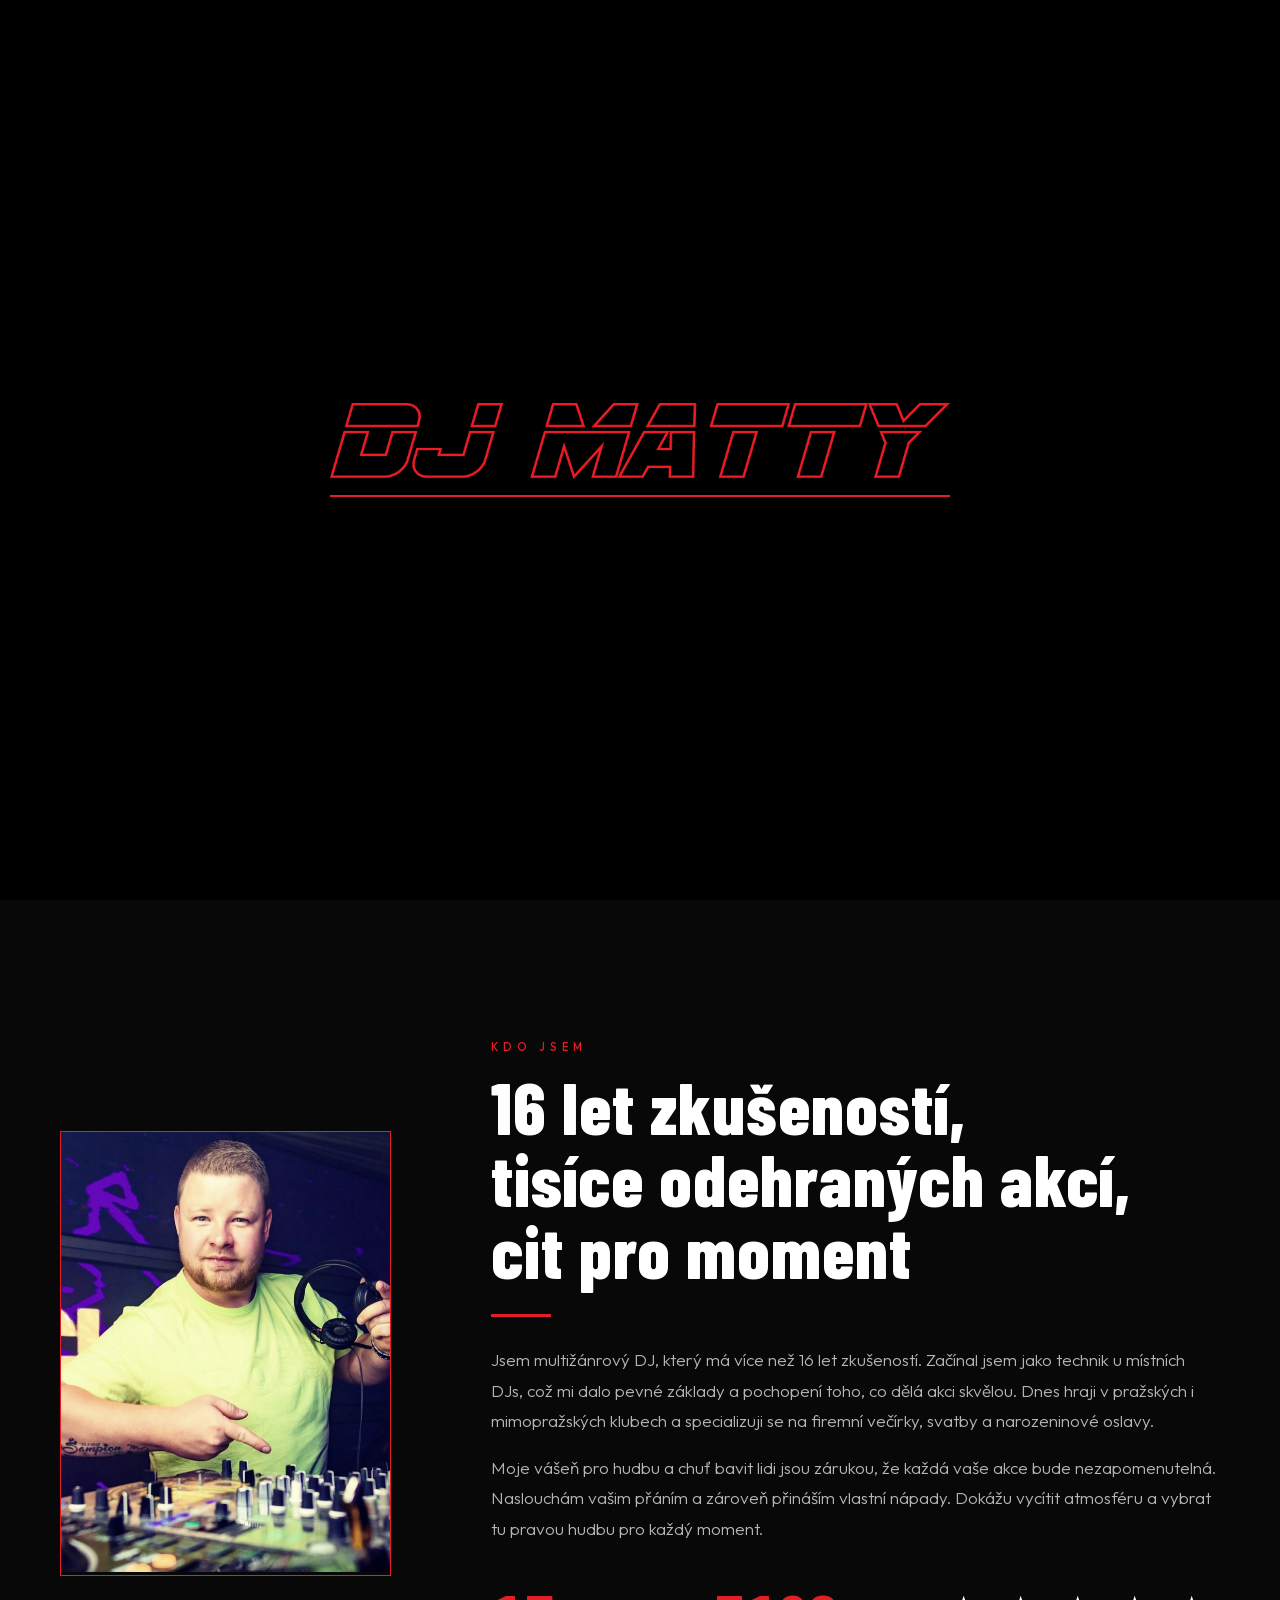
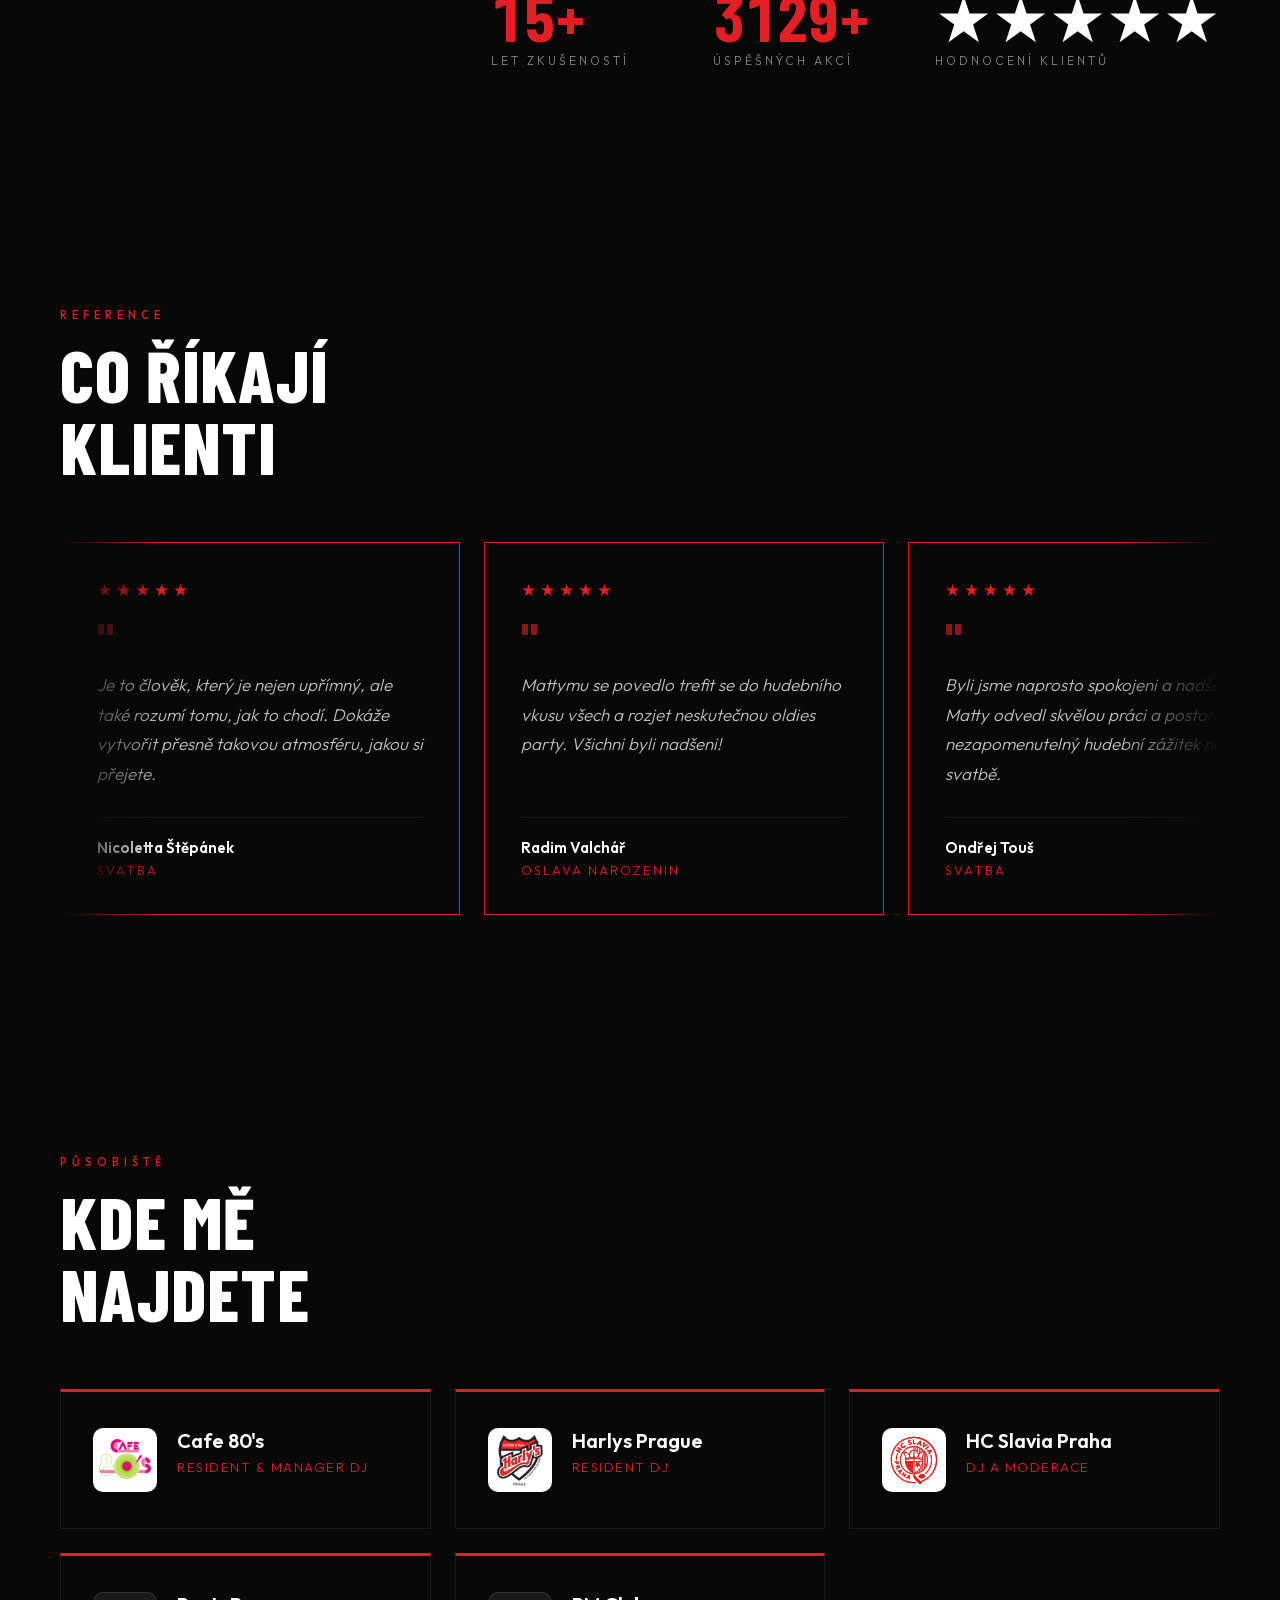
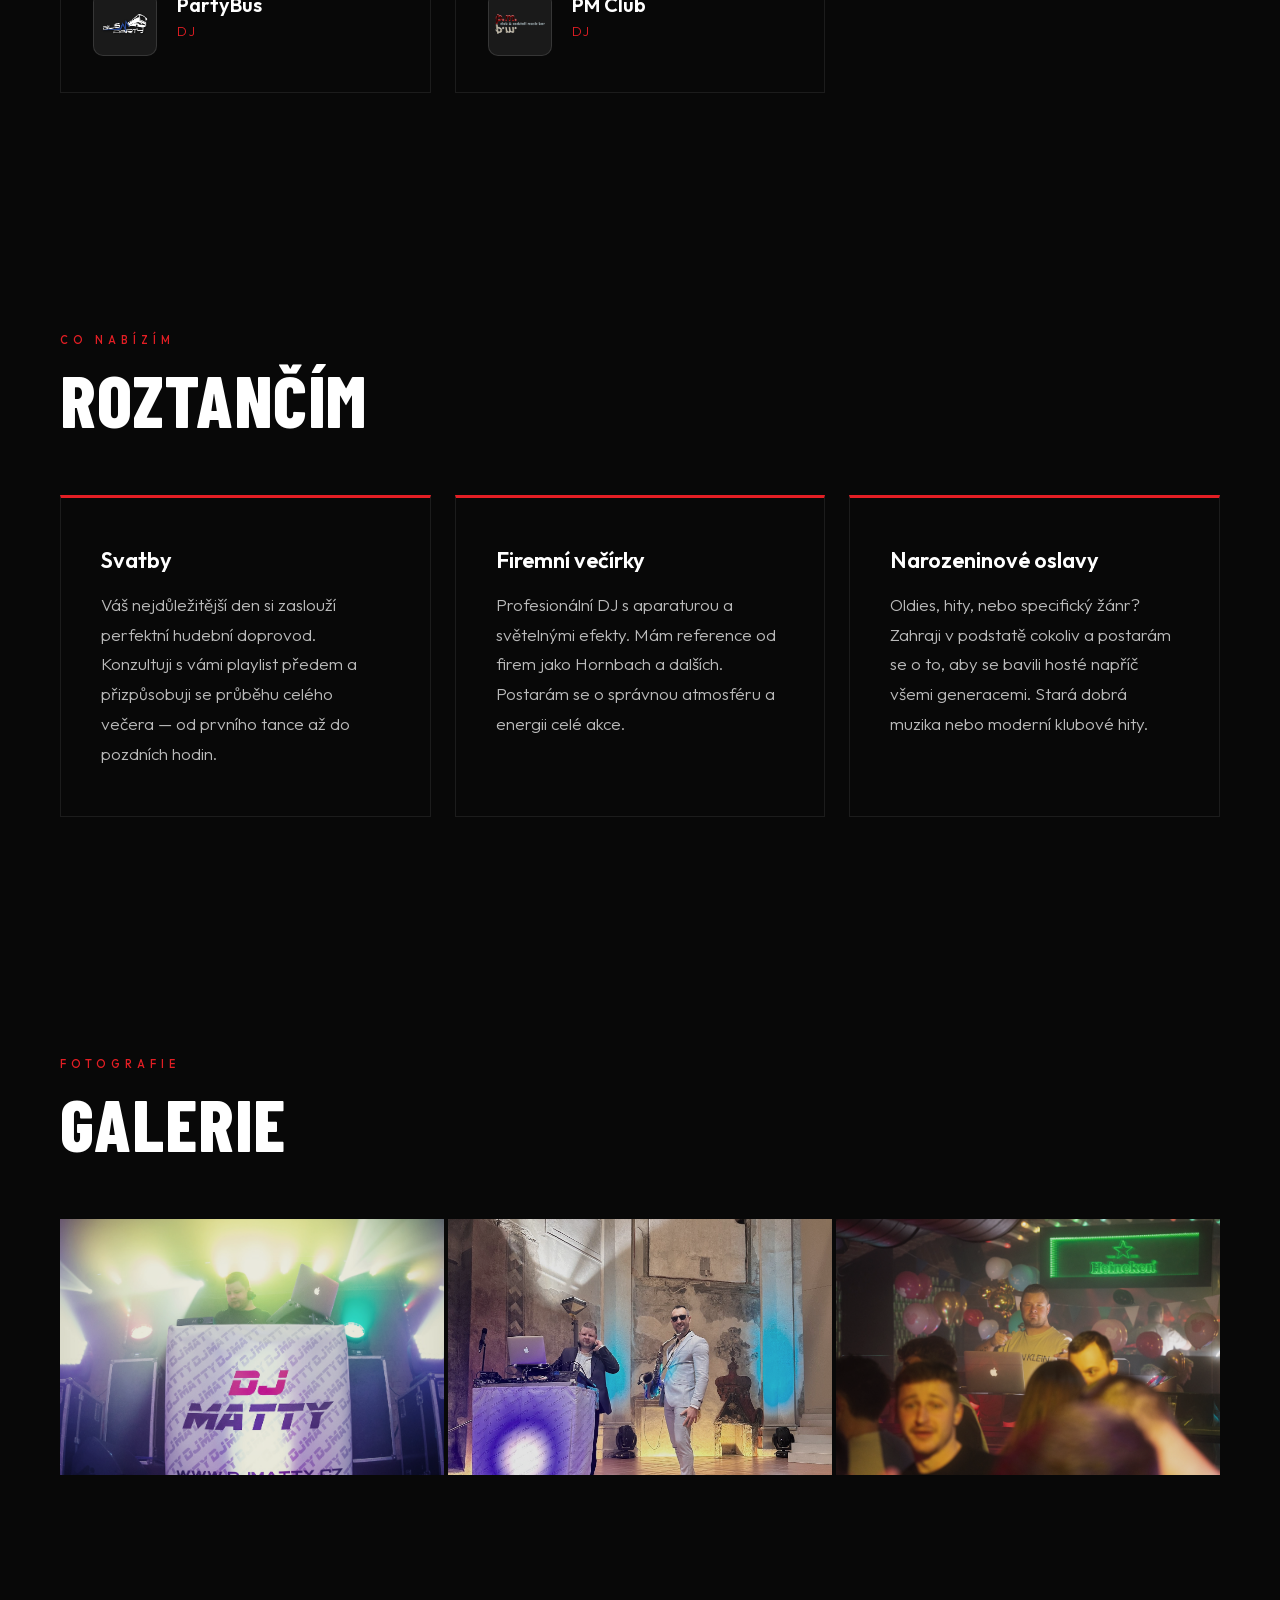
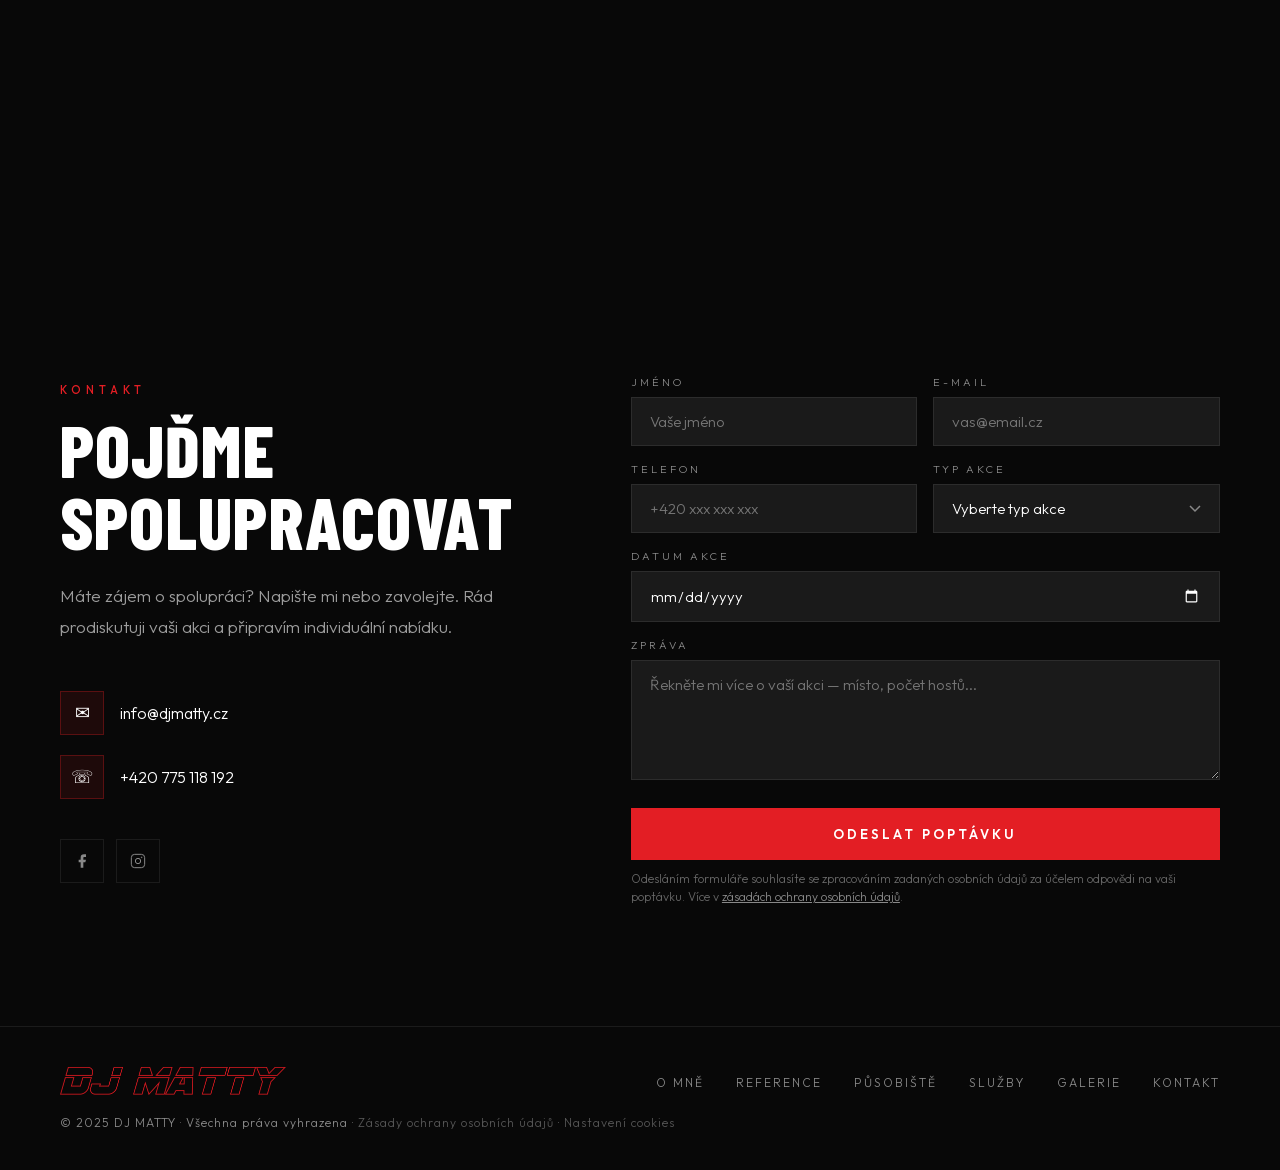
==== index.html @ 729065f8 "Black card backgrounds, fix "Kdo jsem" label color, swap Slavia logo - Venue tiles and service cards" ====
<!DOCTYPE html>
<html lang="cs">
<head>
  <meta charset="UTF-8" />
  <meta name="viewport" content="width=device-width, initial-scale=1.0" />
  <meta name="color-scheme" content="dark" />
  <title>DJ MATTY — Profesionální DJ | Svatby, Večírky, Praha</title>
  <meta name="description" content="Multižánrový DJ s více než 16 lety zkušeností. Specializuji se na svatby, firemní večírky a narozeninové oslavy. Napište mi a rezervujte termín!" />
  <link rel="canonical" href="https://www.djmatty.cz/" />

  <!-- Open Graph / Facebook / WhatsApp -->
  <meta property="og:type" content="website" />
  <meta property="og:url" content="https://www.djmatty.cz/" />
  <meta property="og:title" content="DJ MATTY — Profesionální DJ | Svatby, Večírky, Praha" />
  <meta property="og:description" content="Multižánrový DJ s více než 16 lety zkušeností. Specializuji se na svatby, firemní večírky a narozeninové oslavy. Napište mi a rezervujte termín!" />
  <meta property="og:image" content="https://www.djmatty.cz/images/og-image.jpg" />
  <meta property="og:image:width" content="1200" />
  <meta property="og:image:height" content="630" />
  <meta property="og:locale" content="cs_CZ" />

  <!-- Twitter / iMessage -->
  <meta name="twitter:card" content="summary_large_image" />
  <meta name="twitter:title" content="DJ MATTY — Profesionální DJ | Svatby, Večírky, Praha" />
  <meta name="twitter:description" content="Multižánrový DJ s více než 16 lety zkušeností. Specializuji se na svatby, firemní večírky a narozeninové oslavy. Napište mi a rezervujte termín!" />
  <meta name="twitter:image" content="https://www.djmatty.cz/images/og-image.jpg" />

  <!-- JSON-LD Structured Data -->
  <script type="application/ld+json">
  {
    "@context": "https://schema.org",
    "@type": "LocalBusiness",
    "name": "DJ MATTY",
    "description": "Multižánrový DJ s více než 16 lety zkušeností. Specializuje se na svatby, firemní večírky a narozeninové oslavy v Praze a celé ČR.",
    "url": "https://www.djmatty.cz/",
    "telephone": "+420775118192",
    "email": "info@djmatty.cz",
    "image": "https://www.djmatty.cz/images/og-image.jpg",
    "address": {
      "@type": "PostalAddress",
      "addressLocality": "Praha",
      "addressCountry": "CZ"
    },
    "areaServed": {
      "@type": "Country",
      "name": "Česká republika"
    },
    "priceRange": "$$",
    "sameAs": [
      "https://www.facebook.com/djmatty.cz",
      "https://www.instagram.com/djmattycz"
    ],
    "hasOfferCatalog": {
      "@type": "OfferCatalog",
      "name": "Služby DJ MATTY",
      "itemListElement": [
        { "@type": "Offer", "itemOffered": { "@type": "Service", "name": "DJ na svatbu" } },
        { "@type": "Offer", "itemOffered": { "@type": "Service", "name": "DJ na firemní večírek" } },
        { "@type": "Offer", "itemOffered": { "@type": "Service", "name": "DJ na narozeninovou oslavu" } },
        { "@type": "Offer", "itemOffered": { "@type": "Service", "name": "Resident DJ v klubu" } }
      ]
    },
    "person": {
      "@type": "Person",
      "name": "DJ MATTY",
      "jobTitle": "DJ",
      "worksFor": {
        "@type": "Organization",
        "name": "Cafe 80's"
      }
    }
  }
  </script>

  <link rel="stylesheet" href="css/fonts.css" />
  <link rel="icon" type="image/png" sizes="32x32" href="images/favicon-32.png" />
  <link rel="icon" type="image/png" sizes="16x16" href="images/favicon-16.png" />
  <link rel="apple-touch-icon" sizes="180x180" href="images/apple-touch-icon.png" />
  <meta name="theme-color" content="#080808" />
  <link rel="stylesheet" href="css/style.css?v=29" />
  <link rel="stylesheet" href="https://cdn.jsdelivr.net/npm/flatpickr/dist/flatpickr.min.css" />
</head>
<body>

<!-- ─── LOADER ─── -->
<div id="loader">
  <div class="loader-logo-wrap">
    <img src="images/djMATTY-logo_cervena-radka-1.png" alt="DJ MATTY" class="loader-logo" />
  </div>
  <div class="loader-line"></div>
</div>

<!-- ─── MOBILE MENU ─── -->
<div class="mobile-menu" id="mobileMenu">
  <span class="mobile-close" id="mobileClose">✕</span>
  <a href="#about">O mně</a>
  <a href="#reviews">Reference</a>
  <a href="#venues">Působiště</a>
  <a href="#services">Služby</a>
  <a href="#gallery">Galerie</a>
  <a href="#contact">Kontakt</a>
</div>

<!-- ─── NAV ─── -->
<nav id="navbar">
  <a href="#hero" class="nav-logo"><img src="images/djMATTY-logo_cervena-radka-1.png" alt="DJ MATTY" /></a>
  <ul class="nav-links">
    <li><a href="#about">O mně</a></li>
    <li><a href="#reviews">Reference</a></li>
    <li><a href="#venues">Působiště</a></li>
    <li><a href="#services">Služby</a></li>
    <li><a href="#gallery">Galerie</a></li>
    <li><a href="#contact" class="nav-cta">Kontakt</a></li>
  </ul>
  <div class="hamburger" id="hamburger">
    <span></span><span></span><span></span>
  </div>
</nav>

<!-- ─── HERO ─── -->
<section id="hero">
  <div class="hero-bg" id="heroBg"></div>
  <div class="hero-overlay"></div>
  <div class="hero-content">

    <h1 class="hero-title"><span>ROZTANČÍM</span><br>KAŽDOU<br><span>VAŠI AKCI</span></h1>
    <p class="hero-sub">16 LET ZKUŠENOSTÍ<span class="hero-sub-sep"> · </span><br class="hero-sub-br">PŘIZPŮSOBÍM SE KAŽDÉ AKCI<span class="hero-sub-sep"> · </span><br class="hero-sub-br">PŮSOBÍM PO CELÉ ČR</p>
    <a href="#contact" class="hero-btn"><span>Nezávazná poptávka</span></a>
  </div>
  <div class="scroll-indicator">
    <span>Scroll</span>
    <div class="scroll-arrow"></div>
  </div>
</section>

<!-- ─── O MNĚ ─── -->
<section id="about">
  <div class="about-grid">
    <div class="about-photo-wrap">
      <img
        class="about-photo"
        src="images/matty_02.jpg"
        alt="DJ MATTY"
        loading="lazy"
      />
    </div>
    <div class="about-text-side">
      <p class="section-label">Kdo jsem</p>
      <h2 class="section-title">16 let zkušeností,<br>tisíce odehraných akcí,<br>cit pro moment</h2>
      <div class="red-line"></div>
      <p>
        Jsem multižánrový DJ, který má více než 16 let zkušeností. Začínal jsem jako technik
        u místních DJs, což mi dalo pevné základy a pochopení toho, co dělá akci
        skvělou. Dnes hraji v pražských i mimopražských klubech a specializuji se na
        firemní večírky, svatby a narozeninové oslavy.
      </p>
      <p style="margin-top:16px">
        Moje vášeň pro hudbu a chuť bavit lidi jsou zárukou, že každá vaše akce bude
        nezapomenutelná. Naslouchám vašim přáním a zároveň přináším vlastní nápady. Dokážu vycítit atmosféru a vybrat tu pravou hudbu pro každý moment.
      </p>
      <div class="stats">
        <div class="stat-item">
          <div class="stat-number counter" data-target="16">16+</div>
          <div class="stat-label">Let zkušeností</div>
        </div>
        <div class="stat-item">
          <div class="stat-number counter" data-target="3300">3300+</div>
          <div class="stat-label">Úspěšných akcí</div>
        </div>
        <div class="stat-item">
          <div class="stat-number" style="color:var(--white)">★★★★★</div>
          <div class="stat-label">Hodnocení klientů</div>
        </div>
      </div>
    </div>
  </div>
</section>

<!-- ─── RECENZE ─── -->
<section id="reviews">
  <div class="reviews-inner">
    <div class="reveal">
      <p class="section-label">Reference</p>
      <h2 class="section-title">CO ŘÍKAJÍ<br>KLIENTI</h2>
    </div>
  </div>
  <div class="reviews-track-wrap" style="margin-top:60px">
    <div class="reviews-track" id="reviewsTrack">
      <div class="review-card">
        <div class="review-stars"><span>★</span><span>★</span><span>★</span><span>★</span><span>★</span></div>
        <div class="review-quote">"</div>
        <p class="review-text">Je to člověk, který je nejen upřímný, ale také rozumí tomu, jak to chodí. Dokáže vytvořit přesně takovou atmosféru, jakou si přejete.</p>
        <div class="review-author">
          <div class="review-name">Nicoletta Štěpánek</div>
          <div class="review-event">Svatba</div>
        </div>
      </div>
      <div class="review-card">
        <div class="review-stars"><span>★</span><span>★</span><span>★</span><span>★</span><span>★</span></div>
        <div class="review-quote">"</div>
        <p class="review-text">Mattymu se povedlo trefit se do hudebního vkusu všech a rozjet neskutečnou oldies party. Všichni byli nadšeni!</p>
        <div class="review-author">
          <div class="review-name">Radim Valchář</div>
          <div class="review-event">Oslava narozenin</div>
        </div>
      </div>
      <div class="review-card">
        <div class="review-stars"><span>★</span><span>★</span><span>★</span><span>★</span><span>★</span></div>
        <div class="review-quote">"</div>
        <p class="review-text">Byli jsme naprosto spokojeni a nadšeni. Matty odvedl skvělou práci a postaral se o nezapomenutelný hudební zážitek na naší svatbě.</p>
        <div class="review-author">
          <div class="review-name">Ondřej Touš</div>
          <div class="review-event">Svatba</div>
        </div>
      </div>
      <div class="review-card">
        <div class="review-stars"><span>★</span><span>★</span><span>★</span><span>★</span><span>★</span></div>
        <div class="review-quote">"</div>
        <p class="review-text">Veškerá komunikace s Mattym byla od začátku bez sebemenších problémů. Matty se výborně dokázal přizpůsobit aktuální svatební atmosféře.</p>
        <div class="review-author">
          <div class="review-name">Petr Kadlec</div>
          <div class="review-event">Svatba</div>
        </div>
      </div>
      <div class="review-card">
        <div class="review-stars"><span>★</span><span>★</span><span>★</span><span>★</span><span>★</span></div>
        <div class="review-quote">"</div>
        <p class="review-text">Byli jsme příjemně překvapeni! Je to velice spolehlivý člověk. Komunikace perfektní, výběr hudby přesně podle naší představy.</p>
        <div class="review-author">
          <div class="review-name">Eliška Hrušková</div>
          <div class="review-event">Svatba</div>
        </div>
      </div>
      <div class="review-card">
        <div class="review-stars"><span>★</span><span>★</span><span>★</span><span>★</span><span>★</span></div>
        <div class="review-quote">"</div>
        <p class="review-text">Firemní večírek s Mattym byla naprostá bomba. Přijel s aparaturou i světelnými efekty. 100% spokojenost!</p>
        <div class="review-author">
          <div class="review-name">Terezie Holcmanová</div>
          <div class="review-event">Firemní večírek · Hornbach</div>
        </div>
      </div>
      <!-- Duplicate set for seamless loop -->
      <div class="review-card">
        <div class="review-stars"><span>★</span><span>★</span><span>★</span><span>★</span><span>★</span></div>
        <div class="review-quote">"</div>
        <p class="review-text">Je to člověk, který je nejen upřímný, ale také rozumí tomu, jak to chodí. Dokáže vytvořit přesně takovou atmosféru, jakou si přejete.</p>
        <div class="review-author">
          <div class="review-name">Nicoletta Štěpánek</div>
          <div class="review-event">Svatba</div>
        </div>
      </div>
      <div class="review-card">
        <div class="review-stars"><span>★</span><span>★</span><span>★</span><span>★</span><span>★</span></div>
        <div class="review-quote">"</div>
        <p class="review-text">Mattymu se povedlo trefit se do hudebního vkusu všech a rozjet neskutečnou oldies party. Všichni byli nadšeni!</p>
        <div class="review-author">
          <div class="review-name">Radim Valchář</div>
          <div class="review-event">Oslava narozenin</div>
        </div>
      </div>
      <div class="review-card">
        <div class="review-stars"><span>★</span><span>★</span><span>★</span><span>★</span><span>★</span></div>
        <div class="review-quote">"</div>
        <p class="review-text">Byli jsme naprosto spokojeni a nadšeni. Matty odvedl skvělou práci a postaral se o nezapomenutelný hudební zážitek na naší svatbě.</p>
        <div class="review-author">
          <div class="review-name">Ondřej Touš</div>
          <div class="review-event">Svatba</div>
        </div>
      </div>
      <div class="review-card">
        <div class="review-stars"><span>★</span><span>★</span><span>★</span><span>★</span><span>★</span></div>
        <div class="review-quote">"</div>
        <p class="review-text">Veškerá komunikace s Mattym byla od začátku bez sebemenších problémů. Matty se výborně dokázal přizpůsobit aktuální svatební atmosféře.</p>
        <div class="review-author">
          <div class="review-name">Petr Kadlec</div>
          <div class="review-event">Svatba</div>
        </div>
      </div>
      <div class="review-card">
        <div class="review-stars"><span>★</span><span>★</span><span>★</span><span>★</span><span>★</span></div>
        <div class="review-quote">"</div>
        <p class="review-text">Byli jsme příjemně překvapeni! Je to velice spolehlivý člověk. Komunikace perfektní, výběr hudby přesně podle naší představy.</p>
        <div class="review-author">
          <div class="review-name">Eliška Hrušková</div>
          <div class="review-event">Svatba</div>
        </div>
      </div>
      <div class="review-card">
        <div class="review-stars"><span>★</span><span>★</span><span>★</span><span>★</span><span>★</span></div>
        <div class="review-quote">"</div>
        <p class="review-text">Firemní večírek s Mattym byla naprostá bomba. Přijel s aparaturou i světelnými efekty. 100% spokojenost!</p>
        <div class="review-author">
          <div class="review-name">Terezie Holcmanová</div>
          <div class="review-event">Firemní večírek · Hornbach</div>
        </div>
      </div>
    </div>
  </div>
</section>

<!-- ─── KDE HRAJI ─── -->
<section id="venues">
  <div class="venues-inner">
    <div class="reveal">
      <p class="section-label">Působiště</p>
      <h2 class="section-title">KDE MĚ<br>NAJDETE</h2>
    </div>
    <div class="venues-grid" style="margin-top:60px">
      <a class="venue-item reveal" href="https://cafe80.cz/" target="_blank" rel="noopener" style="transition-delay:0.05s; text-decoration:none;">
        <div class="venue-logo-wrap"><img src="images/logo_cafe80th.png" alt="Cafe 80's" class="venue-logo" /></div>
        <div>
          <div class="venue-name">Cafe 80's</div>
          <div class="venue-role">Resident &amp; Manager DJ</div>
        </div>
      </a>
      <a class="venue-item reveal" href="https://www.harlys.cz/" target="_blank" rel="noopener" style="transition-delay:0.1s; text-decoration:none;">
        <div class="venue-logo-wrap"><img src="images/logo_harlys.png" alt="Harlys Prague" class="venue-logo" /></div>
        <div>
          <div class="venue-name">Harlys Prague</div>
          <div class="venue-role">Resident DJ</div>
        </div>
      </a>
      <div class="venue-item reveal" style="transition-delay:0.15s">
        <div class="venue-logo-wrap"><img src="images/logo_hcslavia.svg" alt="HC Slavia Praha" class="venue-logo" /></div>
        <div>
          <div class="venue-name">HC Slavia Praha</div>
          <div class="venue-role">DJ a moderace</div>
        </div>
      </div>
      <div class="venue-item reveal" style="transition-delay:0.2s">
        <div class="venue-logo-wrap venue-logo-wrap--dark"><img src="images/logo_PartyBus.png" alt="PartyBus" class="venue-logo" /></div>
        <div>
          <div class="venue-name">PartyBus</div>
          <div class="venue-role">DJ</div>
        </div>
      </div>
      <a class="venue-item reveal" href="https://pmclub.net/" target="_blank" rel="noopener" style="transition-delay:0.25s; text-decoration:none;">
        <div class="venue-logo-wrap venue-logo-wrap--dark"><img src="images/logo_pm.png" alt="PM Club" class="venue-logo" /></div>
        <div>
          <div class="venue-name">PM Club</div>
          <div class="venue-role">DJ</div>
        </div>
      </a>
    </div>
  </div>
</section>

<!-- ─── SLUŽBY ─── -->
<section id="services">
  <div class="services-inner">
    <div class="reveal">
      <p class="section-label">Co nabízím</p>
      <h2 class="section-title">ROZTANČÍM</h2>
    </div>
    <div class="services-grid">
      <div class="service-card reveal" style="transition-delay:0.1s">
        <div class="service-name">Svatby</div>
        <p class="service-desc">Váš nejdůležitější den si zaslouží perfektní hudební doprovod. Konzultuji s vámi playlist předem a přizpůsobuji se průběhu celého večera — od prvního tance až do pozdních hodin.</p>
      </div>
      <div class="service-card reveal" style="transition-delay:0.2s">
        <div class="service-name">Firemní večírky</div>
        <p class="service-desc">Profesionální DJ s aparaturou a světelnými efekty. Mám reference od firem jako Hornbach a dalších. Postarám se o správnou atmosféru a energii celé akce.</p>
      </div>
      <div class="service-card reveal" style="transition-delay:0.3s">
        <div class="service-name">Narozeninové oslavy</div>
        <p class="service-desc">Oldies, hity, nebo specifický žánr? Zahraji v podstatě cokoliv a postarám se o to, aby se bavili hosté napříč všemi generacemi. Stará dobrá muzika nebo moderní klubové hity.</p>
      </div>
    </div>
  </div>
</section>

<!-- ─── GALERIE ─── -->
<section id="gallery">
  <div class="gallery-inner">
    <div class="reveal">
      <p class="section-label">Fotografie</p>
      <h2 class="section-title">GALERIE</h2>
    </div>
    <div class="gallery-grid">
      <div class="g-item reveal" onclick="openLightbox('images/IMG_5459.jpg')">
        <img src="images/IMG_5459.jpg" alt="DJ MATTY za mixpultem na akci" loading="lazy" />
        <div class="g-overlay">
          <svg viewBox="0 0 24 24"><path d="M15 3h6v6M9 21H3v-6M21 3l-7 7M3 21l7-7"/></svg>
        </div>
      </div>
      <div class="g-item reveal" style="transition-delay:0.1s" onclick="openLightbox('images/IMG_6564.jpg')">
        <img src="images/IMG_6564.jpg" alt="DJ MATTY na svatební party" loading="lazy" />
        <div class="g-overlay">
          <svg viewBox="0 0 24 24"><path d="M15 3h6v6M9 21H3v-6M21 3l-7 7M3 21l7-7"/></svg>
        </div>
      </div>
      <div class="g-item reveal" style="transition-delay:0.15s" onclick="openLightbox('images/IMG_4029.jpg')">
        <img src="images/IMG_4029.jpg" alt="DJ MATTY — světelná show na firemním večírku" loading="lazy" />
        <div class="g-overlay">
          <svg viewBox="0 0 24 24"><path d="M15 3h6v6M9 21H3v-6M21 3l-7 7M3 21l7-7"/></svg>
        </div>
      </div>
      <div class="g-item reveal" style="transition-delay:0.2s" onclick="openLightbox('images/IMG_5062.jpg')">
        <img src="images/IMG_5062.jpg" alt="DJ MATTY Praha — set na narozeninové oslavě" loading="lazy" />
        <div class="g-overlay">
          <svg viewBox="0 0 24 24"><path d="M15 3h6v6M9 21H3v-6M21 3l-7 7M3 21l7-7"/></svg>
        </div>
      </div>
      <div class="g-item reveal" style="transition-delay:0.25s" onclick="openLightbox('images/IMG_7425.jpg')">
        <img src="images/IMG_7425.jpg" alt="DJ MATTY — klubová atmosféra Cafe 80's Praha" loading="lazy" />
        <div class="g-overlay">
          <svg viewBox="0 0 24 24"><path d="M15 3h6v6M9 21H3v-6M21 3l-7 7M3 21l7-7"/></svg>
        </div>
      </div>
      <div class="g-item reveal" style="transition-delay:0.3s" onclick="openLightbox('images/matty_02.jpg')">
        <img src="images/matty_02.jpg" alt="Portrét DJ MATTY" loading="lazy" />
        <div class="g-overlay">
          <svg viewBox="0 0 24 24"><path d="M15 3h6v6M9 21H3v-6M21 3l-7 7M3 21l7-7"/></svg>
        </div>
      </div>
    </div>
  </div>
</section>

<!-- Lightbox -->
<div id="lightbox">
  <span id="lightbox-close" onclick="closeLightbox()">✕</span>
  <img id="lightbox-img" src="" alt="" />
</div>

<!-- ─── KONTAKT ─── -->
<section id="contact">
  <div class="contact-inner">
    <div class="contact-info-side reveal">
      <p class="section-label">Kontakt</p>
      <h2 class="section-title">POJĎME<br>SPOLUPRACOVAT</h2>
      <p class="contact-tagline">
        Máte zájem o spolupráci? Napište mi nebo zavolejte.
        Rád prodiskutuji vaši akci a připravím individuální nabídku.
      </p>
      <div class="contact-details">
        <div class="contact-item">
          <div class="contact-icon">✉</div>
          <a href="mailto:info@djmatty.cz">info@djmatty.cz</a>
        </div>
        <div class="contact-item">
          <div class="contact-icon">☏</div>
          <a href="tel:+420775118192">+420 775 118 192</a>
        </div>
      </div>
      <div class="social-links">
        <a href="https://www.facebook.com/djmatty.cz" target="_blank" rel="noopener" class="social-btn" aria-label="Facebook">
          <svg width="16" height="16" viewBox="0 0 24 24" fill="currentColor">
            <path d="M18 2h-3a5 5 0 0 0-5 5v3H7v4h3v8h4v-8h3l1-4h-4V7a1 1 0 0 1 1-1h3z"/>
          </svg>
        </a>
        <a href="https://www.instagram.com/djmattycz" target="_blank" rel="noopener" class="social-btn" aria-label="Instagram">
          <svg width="16" height="16" viewBox="0 0 24 24" fill="none" stroke="currentColor" stroke-width="1.5">
            <rect x="2" y="2" width="20" height="20" rx="5"/><circle cx="12" cy="12" r="4"/><circle cx="17.5" cy="6.5" r="0.5" fill="currentColor"/>
          </svg>
        </a>
      </div>
    </div>
    <div class="contact-form-side reveal" style="transition-delay:0.15s">
      <div id="formSuccess" class="form-feedback form-feedback--success">✓ Zpráva odeslána! Ozvu se co nejdříve.</div>
      <div id="formError" class="form-feedback form-feedback--error">Něco se pokazilo. Zkuste to prosím znovu.</div>

      <form id="contactForm">
        <input type="hidden" name="access_key" value="ffcf9aa4-97c7-4f0f-bae8-62b28dacb083" />
        <input type="hidden" name="subject" value="Nová poptávka z djmatty.cz" />
        <input type="hidden" name="from_name" value="DJ MATTY web" />
        <input type="checkbox" name="botcheck" style="display:none" />
        <div class="form-row">
          <div class="form-group">
            <label for="fname">Jméno</label>
            <input type="text" id="fname" name="name" placeholder="Vaše jméno" required />
          </div>
          <div class="form-group">
            <label for="femail">E-mail</label>
            <input type="email" id="femail" name="email" placeholder="vas@email.cz" required />
          </div>
        </div>
        <div class="form-row">
          <div class="form-group">
            <label for="fphone">Telefon</label>
            <input type="tel" id="fphone" name="phone" placeholder="+420 xxx xxx xxx" />
          </div>
          <div class="form-group">
            <label for="ftype">Typ akce</label>
            <select id="ftype" name="type_akce">
              <option value="" disabled selected>Vyberte typ akce</option>
              <option>Svatba</option>
              <option>Firemní večírek</option>
              <option>Narozeninová oslava</option>
              <option>Klub / Bar</option>
              <option>Jiné</option>
            </select>
          </div>
        </div>
        <div class="form-group">
          <label for="fdate">Datum akce</label>
          <input type="date" id="fdate" name="datum_akce" />
        </div>
        <div class="form-group">
          <label for="fmsg">Zpráva</label>
          <textarea id="fmsg" name="message" placeholder="Řekněte mi více o vaší akci — místo, počet hostů..."></textarea>
        </div>
        <button type="submit" class="form-submit" id="formSubmitBtn">Odeslat poptávku</button>
        <p class="form-gdpr-note">Odesláním formuláře souhlasíte se zpracováním zadaných osobních údajů za účelem odpovědi na vaši poptávku. Více v <a href="zasady.html">zásadách ochrany osobních údajů</a>.</p>
      </form>
    </div>
  </div>
</section>

<!-- ─── FOOTER ─── -->
<footer>
  <div class="footer-logo"><img src="images/djMATTY-logo_cervena-radka-1.png" alt="DJ MATTY" /></div>
  <ul class="footer-links">
    <li><a href="#about">O mně</a></li>
    <li><a href="#reviews">Reference</a></li>
    <li><a href="#venues">Působiště</a></li>
    <li><a href="#services">Služby</a></li>
    <li><a href="#gallery">Galerie</a></li>
    <li><a href="#contact">Kontakt</a></li>
  </ul>
  <p class="footer-copy">© <span id="copyrightYear">2025</span> DJ MATTY · Všechna práva vyhrazena · <a href="zasady.html" style="color:inherit;opacity:0.6;text-decoration:none;" onmouseover="this.style.opacity=1" onmouseout="this.style.opacity=0.6">Zásady ochrany osobních údajů</a> · <a href="#" id="cookieSettingsLink" style="color:inherit;opacity:0.6;text-decoration:none;" onmouseover="this.style.opacity=1" onmouseout="this.style.opacity=0.6">Nastavení cookies</a></p>
</footer>

<!-- ─── COOKIE BANNER ─── -->
<div id="cookieBanner" class="cookie-banner" hidden>
  <div class="cookie-banner__inner">
    <div class="cookie-banner__text">
      <strong>Cookies &amp; ochrana soukromí</strong>
      <span>Tento web používá nezbytné soubory cookie pro svůj provoz. Kontaktní formulář zpracovává zadané údaje prostřednictvím služby Web3Forms. Více informací v <a href="zasady.html" class="cookie-link">zásadách ochrany osobních údajů</a>.</span>
    </div>
    <div class="cookie-banner__actions">
      <button id="cookieAccept" class="cookie-btn cookie-btn--accept">Přijmout vše</button>
      <button id="cookieDecline" class="cookie-btn cookie-btn--decline">Pouze nezbytné</button>
    </div>
  </div>
</div>

<script src="https://cdn.jsdelivr.net/npm/flatpickr"></script>
<script src="https://cdn.jsdelivr.net/npm/flatpickr/dist/l10n/cs.js"></script>
<script src="js/main.js?v=14"></script>
</body>
</html>
---- css/fonts.css ----
/* Anton */
@font-face {
  font-family: 'Anton';
  font-style: normal;
  font-weight: 400;
  font-display: swap;
  src: url('../fonts/anton-latin-ext.woff2') format('woff2');
  unicode-range: U+0100-02BA, U+02BD-02C5, U+02C7-02CC, U+02CE-02D7, U+02DD-02FF, U+0304, U+0308, U+0329, U+1D00-1DBF, U+1E00-1E9F, U+1EF2-1EFF, U+2020, U+20A0-20AB, U+20AD-20C0, U+2113, U+2C60-2C7F, U+A720-A7FF;
}
@font-face {
  font-family: 'Anton';
  font-style: normal;
  font-weight: 400;
  font-display: swap;
  src: url('../fonts/anton-latin.woff2') format('woff2');
  unicode-range: U+0000-00FF, U+0131, U+0152-0153, U+02BB-02BC, U+02C6, U+02DA, U+02DC, U+0304, U+0308, U+0329, U+2000-206F, U+20AC, U+2122, U+2191, U+2193, U+2212, U+2215, U+FEFF, U+FFFD;
}

/* Barlow Condensed 700 */
@font-face {
  font-family: 'Barlow Condensed';
  font-style: normal;
  font-weight: 700;
  font-display: swap;
  src: url('../fonts/barlow-condensed-700-latin-ext.woff2') format('woff2');
  unicode-range: U+0100-02BA, U+02BD-02C5, U+02C7-02CC, U+02CE-02D7, U+02DD-02FF, U+0304, U+0308, U+0329, U+1D00-1DBF, U+1E00-1E9F, U+1EF2-1EFF, U+2020, U+20A0-20AB, U+20AD-20C0, U+2113, U+2C60-2C7F, U+A720-A7FF;
}
@font-face {
  font-family: 'Barlow Condensed';
  font-style: normal;
  font-weight: 700;
  font-display: swap;
  src: url('../fonts/barlow-condensed-700-latin.woff2') format('woff2');
  unicode-range: U+0000-00FF, U+0131, U+0152-0153, U+02BB-02BC, U+02C6, U+02DA, U+02DC, U+0304, U+0308, U+0329, U+2000-206F, U+20AC, U+2122, U+2191, U+2193, U+2212, U+2215, U+FEFF, U+FFFD;
}

/* Barlow Condensed 800 */
@font-face {
  font-family: 'Barlow Condensed';
  font-style: normal;
  font-weight: 800;
  font-display: swap;
  src: url('../fonts/barlow-condensed-800-latin-ext.woff2') format('woff2');
  unicode-range: U+0100-02BA, U+02BD-02C5, U+02C7-02CC, U+02CE-02D7, U+02DD-02FF, U+0304, U+0308, U+0329, U+1D00-1DBF, U+1E00-1E9F, U+1EF2-1EFF, U+2020, U+20A0-20AB, U+20AD-20C0, U+2113, U+2C60-2C7F, U+A720-A7FF;
}
@font-face {
  font-family: 'Barlow Condensed';
  font-style: normal;
  font-weight: 800;
  font-display: swap;
  src: url('../fonts/barlow-condensed-800-latin.woff2') format('woff2');
  unicode-range: U+0000-00FF, U+0131, U+0152-0153, U+02BB-02BC, U+02C6, U+02DA, U+02DC, U+0304, U+0308, U+0329, U+2000-206F, U+20AC, U+2122, U+2191, U+2193, U+2212, U+2215, U+FEFF, U+FFFD;
}

/* Outfit 300–600 (variable font) */
@font-face {
  font-family: 'Outfit';
  font-style: normal;
  font-weight: 300 600;
  font-display: swap;
  src: url('../fonts/outfit-latin-ext.woff2') format('woff2');
  unicode-range: U+0100-02BA, U+02BD-02C5, U+02C7-02CC, U+02CE-02D7, U+02DD-02FF, U+0304, U+0308, U+0329, U+1D00-1DBF, U+1E00-1E9F, U+1EF2-1EFF, U+2020, U+20A0-20AB, U+20AD-20C0, U+2113, U+2C60-2C7F, U+A720-A7FF;
}
@font-face {
  font-family: 'Outfit';
  font-style: normal;
  font-weight: 300 600;
  font-display: swap;
  src: url('../fonts/outfit-latin.woff2') format('woff2');
  unicode-range: U+0000-00FF, U+0131, U+0152-0153, U+02BB-02BC, U+02C6, U+02DA, U+02DC, U+0304, U+0308, U+0329, U+2000-206F, U+20AC, U+2122, U+2191, U+2193, U+2212, U+2215, U+FEFF, U+FFFD;
}
---- css/style.css ----
*, *::before, *::after { box-sizing: border-box; margin: 0; padding: 0; }


/* Globální CSS proměnné — změnou zde se aktualizuje celý web */
:root {
  --red: #E31E24;          /* hlavní červená značky */
  --red-dark: #b01519;     /* tmavší červená pro hover stavy */
  --bg: #080808;           /* nejhlubší pozadí (hero, venues, footer) */
  --bg2: #111111;          /* střední pozadí (services, reviews, contact) */
  --bg3: #1a1a1a;          /* nejsvětlejší pozadí (karty, formulářová pole) */
  --white: #ffffff;
  --gray: #888888;         /* sekundární text, popisky */
  --gray-light: #cccccc;   /* nav odkazy */
  --border: rgba(255,255,255,0.08); /* jemné ohraničení prvků */
}

/* smooth-scroll pro kotvičkové odkazy; color-scheme:dark zabrání bílému flashování v Safari */
html { scroll-behavior: smooth; color-scheme: dark; }


body {
  background: var(--bg);
  color: var(--white);
  font-family: 'Outfit', sans-serif;
  font-weight: 300;
  overflow-x: hidden;
}

/* ─── LOADER ─── */
/* Pokrývá celou obrazovku přes všechno (z-index: 9999). JS přidá třídu .hide po 3s,
   která spustí animaci fadeOut. Po dalších 0.8s JS nastaví display:none. */
#loader {
  position: fixed;
  inset: 0;
  background: #000;
  z-index: 9999;
  display: flex;
  align-items: center;
  justify-content: center;
  flex-direction: column;
}

.loader-logo-wrap {
  width: min(80vw, 620px);
  overflow: hidden;
}

/* Logo animace: clip-path ořízne obraz zprava (100% = zcela skryté).
   Animace wipeLogo posune ořez na 0 % — logo se "odhalí" wipe efektem zleva doprava. */
.loader-logo {
  width: 100%;
  display: block;
  clip-path: inset(0 100% 0 0);
  animation: wipeLogo 1.8s cubic-bezier(0.4, 0, 0.2, 1) forwards 0.3s;
}

@keyframes wipeLogo {
  to { clip-path: inset(0 0% 0 0); }
}

/* Červená linka se roztáhne pod logem po dokončení wipe animace (delay 2.2s). */
.loader-line {
  width: 0;
  height: 2px;
  background: var(--red);
  margin-top: 16px;
  animation: expandLine 0.5s ease forwards 2.2s;
}

@keyframes expandLine {
  to { width: min(80vw, 620px); }
}

/* Třída .hide je přidána JS — spustí odchod loaderu (fade + mírné přiblížení). */
#loader.hide {
  animation: loaderOut 0.8s ease forwards;
}

@keyframes loaderOut {
  0% { opacity: 1; transform: scale(1); }
  100% { opacity: 0; transform: scale(1.05); pointer-events: none; }
}

/* ─── NAV ─── */
/* Transparentní na začátku; JS přidá třídu .scrolled po odrolování 60px od vrcholu. */
nav {
  position: fixed;
  top: 0; left: 0; right: 0;
  z-index: 100;
  padding: 24px 60px;
  display: flex;
  align-items: center;
  justify-content: space-between;
  transition: all 0.4s ease;
}

/* Po odrolování: tmavé poloprůhledné pozadí + blur (glassmorphism efekt). */
nav.scrolled {
  background: rgba(8,8,8,0.95);
  backdrop-filter: blur(12px);
  padding: 16px 60px;
  border-bottom: 1px solid var(--border);
}

.nav-logo {
  display: flex;
  align-items: center;
  text-decoration: none;
  flex-shrink: 0;
}

.nav-logo img {
  height: 36px;
  width: auto;
  display: block;
  transition: opacity 0.3s;
}

.nav-logo:hover img { opacity: 0.8; }

.nav-links {
  display: flex;
  gap: 40px;
  list-style: none;
}

.nav-links a {
  color: var(--gray-light);
  text-decoration: none;
  font-size: 13px;
  font-weight: 500;
  letter-spacing: 2px;
  text-transform: uppercase;
  transition: color 0.3s;
  position: relative;
}

/* Červená podtržení nav odkazů — skrytá (scaleX 0), zobrazí se na hover. */
.nav-links a::after {
  content: '';
  position: absolute;
  bottom: -4px;
  left: 0; right: 0;
  height: 1px;
  background: var(--red);
  transform: scaleX(0);
  transition: transform 0.3s ease;
}

.nav-links a:hover { color: var(--white); }
.nav-links a:hover::after { transform: scaleX(1); }

.nav-cta {
  background: var(--red);
  color: var(--white) !important;
  padding: 10px 24px;
  border-radius: 2px;
  letter-spacing: 1.5px !important;
}

.nav-cta::after { display: none !important; }
.nav-cta:hover { background: var(--red-dark); }

.hamburger {
  display: none;
  flex-direction: column;
  gap: 5px;
  cursor: pointer;
  padding: 4px;
}

.hamburger span {
  width: 24px; height: 2px;
  background: var(--white);
  transition: all 0.3s;
}

.mobile-menu {
  display: none;
  position: fixed;
  inset: 0;
  background: rgba(8,8,8,0.98);
  z-index: 101;
  flex-direction: column;
  align-items: center;
  justify-content: center;
  gap: 40px;
}

.mobile-menu.open { display: flex; }

.mobile-menu a {
  font-family: 'Barlow Condensed', sans-serif;
  font-weight: 800;
  font-size: 48px;
  color: var(--white);
  text-decoration: none;
  letter-spacing: 2px;
  transition: color 0.3s;
}

.mobile-menu a:hover { color: var(--red); }

.mobile-close {
  position: absolute;
  top: 28px; right: 28px;
  font-size: 32px;
  cursor: pointer;
  color: var(--gray);
  transition: color 0.3s;
}

.mobile-close:hover { color: var(--white); }

@media (max-width: 768px) {
  nav { padding: 20px 24px; }
  nav.scrolled { padding: 14px 24px; }
  .nav-links { display: none; }
  .hamburger { display: flex; }
}

/* ─── HERO ─── */
#hero {
  height: 100vh;
  min-height: 600px;
  position: relative;
  display: flex;
  align-items: flex-end;
  justify-content: center;
  text-align: center;
  overflow: hidden;
  padding-bottom: 140px;
}

/* Pozadí je oddělený element kvůli parallax efektu: JS mění translateY při scrollu.
   scale(1.05) zajistí, že při posunutí nevzniknou bílé okraje.
   Pro změnu hero fotky: upravte background-image.
   background-position: 15 % shora — na širokých/nízkých obrazovkách (cover ořízne
   zejména výšku) tím necháme obličej blíž k hornímu okraji, aby do něj nezasahoval
   text ukotvený dole. Na úzkých/vysokých mobilech se celá výška fotky vejde beze
   změny, takže tahle hodnota tam nic neovlivní. */
.hero-bg {
  position: absolute;
  inset: 0;
  background-image: url('../images/Matty_01-2-2.jpg');
  background-size: cover;
  background-position: center 15%;
  transform: scale(1.05);
  transition: transform 0.1s linear;
}

/* Gradient překryv ztmaví spodek hero sekce a plynule ho napojí na --bg barvu (#080808). */
.hero-overlay {
  position: absolute;
  inset: 0;
  background: linear-gradient(
    to bottom,
    rgba(0,0,0,0.3) 0%,
    rgba(0,0,0,0.5) 50%,
    rgba(8,8,8,1) 100%
  );
}

.hero-content {
  position: relative;
  z-index: 2;
  max-width: 900px;
  padding: 0 24px;
}

/* Hero elementy jsou na začátku neviditelné (opacity: 0) a posunuté dolů (translateY).
   Animace fadeUp je zpožděna (delay 4s, 4.2s, 4.5s...) — nastoupí až po zmizení loaderu (~3.8s). */
.hero-title {
  font-family: 'Anton', sans-serif;
  font-weight: 400;
  font-style: normal;
  font-size: clamp(48px, 7vw, 88px);
  line-height: 1.05;
  letter-spacing: 3px;
  color: var(--white);
  margin-top: 24px;
  opacity: 0;
  transform: translateY(30px);
  animation: fadeUp 0.8s ease forwards 4.2s;
}

.hero-title span {
  color: var(--red);
}

.hero-sub {
  margin-top: 24px;
  font-size: 16px;
  font-weight: 300;
  letter-spacing: 3px;
  color: rgba(255,255,255,0.7);
  opacity: 0;
  transform: translateY(20px);
  animation: fadeUp 0.8s ease forwards 4.5s;
}
.hero-sub-br { display: none; }

.hero-btn {
  display: inline-block;
  margin-top: 48px;
  padding: 16px 48px;
  background: var(--red);
  color: var(--white);
  text-decoration: none;
  font-size: 13px;
  font-weight: 600;
  letter-spacing: 3px;
  text-transform: uppercase;
  transition: all 0.3s;
  opacity: 0;
  transform: translateY(20px);
  animation: fadeUp 0.8s ease forwards 4.8s;
  position: relative;
  overflow: hidden;
}

.hero-btn::before {
  content: '';
  position: absolute;
  inset: 0;
  background: var(--white);
  transform: scaleX(0);
  transform-origin: left;
  transition: transform 0.4s ease;
}

.hero-btn:hover::before { transform: scaleX(1); }
.hero-btn:hover { color: var(--bg); }
.hero-btn span { position: relative; z-index: 1; }

.scroll-indicator {
  position: absolute;
  bottom: 40px;
  left: 50%;
  transform: translateX(-50%);
  display: flex;
  flex-direction: column;
  align-items: center;
  gap: 8px;
  opacity: 0;
  animation: fadeUp 0.8s ease forwards 5.2s;
}

.scroll-indicator span {
  font-size: 10px;
  letter-spacing: 3px;
  color: var(--gray);
}

.scroll-arrow {
  width: 1px;
  height: 50px;
  background: linear-gradient(to bottom, transparent, var(--red));
  position: relative;
  animation: scrollPulse 2s ease infinite;
}

@keyframes scrollPulse {
  0%, 100% { opacity: 0.4; transform: scaleY(0.8); }
  50% { opacity: 1; transform: scaleY(1); }
}

/* ─── SHARED ─── */
/* Základní padding pro všechny sekce; na mobilu se zmenší. */
section { padding: 120px 60px; }

@media (max-width: 768px) {
  section { padding: 80px 24px; }
}

@media (max-width: 480px) {
  #hero { padding-bottom: 56px; }
  .hero-sub { font-size: 12px; letter-spacing: 1px; }
  .hero-btn { padding: 14px 28px; font-size: 12px; }
  .scroll-indicator { display: none; }
  .hero-sub-sep { display: none; }
  .hero-sub-br { display: inline; }
}

/* Nízká výška viewportu (mobil na šířku) — obličej na fotce zabírá většinu výšky,
   takže obsah zmenšíme a stáhneme co nejníž, aby do něj text nezasahoval. */
@media (max-height: 500px) {
  #hero { padding-bottom: 20px; }
  .hero-title { margin-top: 12px; font-size: clamp(32px, 6vw, 64px); }
  .hero-sub { margin-top: 10px; }
  .hero-btn { margin-top: 16px; }
  .scroll-indicator { display: none; }
  .hero-sub-sep { display: none; }
  .hero-sub-br { display: inline; }
}

.section-label {
  font-size: 11px;
  font-weight: 500;
  letter-spacing: 5px;
  text-transform: uppercase;
  color: var(--red);
  margin-bottom: 16px;
}

.section-title {
  font-family: 'Barlow Condensed', sans-serif;
  font-weight: 800;
  font-size: 72px;
  letter-spacing: 1px;
  line-height: 1;
  color: var(--white);
}

/* Scroll reveal: elementy s třídou .reveal jsou nejprve neviditelné a posunuté.
   JS (IntersectionObserver) přidá třídu .visible při vstupu do viewportu.
   transition-delay v inline stylu na elementu řídí pořadí nástupu (kaskáda). */
.reveal {
  opacity: 0;
  transform: translateY(40px);
  transition: opacity 0.7s ease, transform 0.7s ease;
}

.reveal.visible {
  opacity: 1;
  transform: translateY(0);
}

@keyframes fadeUp {
  to { opacity: 1; transform: translateY(0); }
}

/* ─── ABOUT ─── */
#about {
  background: var(--bg);
  max-width: 1400px;
  margin: 0 auto;
}

.about-grid {
  display: grid;
  grid-template-columns: 1fr 1fr;
  gap: 80px;
  align-items: center;
  margin-top: 20px;
}

.about-photo-wrap {
  position: relative;
}

.about-photo-wrap::before {
  content: '';
  position: absolute;
  inset: 0;
  border: 1px solid var(--red);
  z-index: 2;
}

.about-photo {
  width: 100%;
  aspect-ratio: 3/4;
  object-fit: cover;
  object-position: top;
  position: relative;
  z-index: 1;
  filter: grayscale(20%);
}

.about-text-side { padding-left: 20px; }

.about-text-side p:not(.section-label) {
  font-size: 17px;
  line-height: 1.8;
  color: rgba(255,255,255,0.7);
  margin-top: 24px;
}

.red-line {
  width: 60px;
  height: 3px;
  background: var(--red);
  margin: 28px 0;
}

.stats {
  display: flex;
  gap: 48px;
  margin-top: 40px;
}

.stat-number {
  font-family: 'Barlow Condensed', sans-serif;
  font-size: 64px;
  color: var(--red);
  line-height: 1;
  font-variant-numeric: tabular-nums;
  min-width: 6ch;
}


.stat-label {
  font-size: 12px;
  letter-spacing: 3px;
  text-transform: uppercase;
  color: var(--gray);
  margin-top: 4px;
}

@media (max-width: 900px) {
  .about-grid { grid-template-columns: 1fr; gap: 48px; }
  .about-text-side { padding-left: 0; }
  .about-photo { aspect-ratio: 4/3; }
  .stats { gap: 24px; }
  .stat-number { font-size: 48px; }
  .section-title { font-size: 56px; }
}

@media (max-width: 480px) {
  .stats { gap: 16px; flex-wrap: wrap; }
  .stat-number { font-size: 40px; }
  .stat-item { min-width: 80px; }
  .section-title { font-size: 38px; }
}

/* ─── SERVICES ─── */
#services {
  background: var(--bg);
}

.services-inner {
  max-width: 1400px;
  margin: 0 auto;
}

.services-grid {
  display: grid;
  grid-template-columns: repeat(3, 1fr);
  gap: 24px;
  margin-top: 60px;
}

.service-card {
  background: var(--bg);
  border: 1px solid var(--border);
  border-top: 3px solid var(--red);
  padding: 48px 40px;
  transition: transform 0.3s ease, box-shadow 0.3s ease;
}

.service-card:hover {
  transform: translateY(-6px);
  box-shadow: 0 20px 60px rgba(227,30,36,0.12);
}

.service-name {
  font-family: 'Outfit', sans-serif;
  font-weight: 700;
  font-size: 22px;
  letter-spacing: 0;
  color: var(--white);
  margin-bottom: 16px;
}

.service-desc {
  font-size: 17px;
  line-height: 1.75;
  color: rgba(255,255,255,0.72);
}

@media (max-width: 900px) {
  .services-grid { grid-template-columns: 1fr; }
  .service-card { padding: 32px 24px; }
  .service-desc { font-size: 16px; }
}

/* ─── REVIEWS ─── */
/* overflow:hidden skryje karty mimo zobrazovací okno karuselu. */
#reviews {
  background: var(--bg);
  overflow: hidden;
}

.reviews-inner {
  max-width: 1400px;
  margin: 0 auto;
}

.reviews-track-wrap {
  margin-top: 60px;
  overflow: hidden;
  position: relative;
}

/* Gradientní masky na krajích zakryjí okraje karet pro plynulý přechod. */
.reviews-track-wrap::before,
.reviews-track-wrap::after {
  content: '';
  position: absolute;
  top: 0; bottom: 0;
  width: clamp(40px, 8vw, 120px);
  z-index: 2;
}

.reviews-track-wrap::before {
  left: 0;
  background: linear-gradient(to right, var(--bg), transparent);
}

.reviews-track-wrap::after {
  right: 0;
  background: linear-gradient(to left, var(--bg), transparent);
}

/* Karusel: track obsahuje 6 karet + 6 jejich kopií (celkem 12).
   Animace posune track o -50% (= šířka první sady karet), pak skočí zpět na 0.
   Přechod je bezešvý, protože 2. sada je identická s 1. sadou.
   Rychlost: 52s = jeden cyklus. Zvyšte pro pomalejší rolování.
   Hover pozastaví animaci (animation-play-state: paused). */
.reviews-track {
  display: flex;
  gap: 24px;
  width: max-content;
  animation: scrollReviews 52s linear infinite;
}

.reviews-track:hover { animation-play-state: paused; }

@keyframes scrollReviews {
  0% { transform: translateX(0); }
  100% { transform: translateX(-50%); }
}

.review-card {
  width: 400px;
  flex-shrink: 0;
  background: var(--bg);
  border: 1px solid var(--red);
  padding: 36px;
  display: flex;
  flex-direction: column;
}

.review-stars {
  display: flex;
  gap: 4px;
  margin-bottom: 20px;
}

.review-stars span {
  color: var(--red);
  font-size: 17px;
}

.review-quote {
  font-size: 48px;
  font-family: 'Barlow Condensed', sans-serif;
  color: var(--red);
  line-height: 0.8;
  margin-bottom: 12px;
  opacity: 0.6;
}

.review-text {
  font-size: 17px;
  line-height: 1.75;
  color: rgba(255,255,255,0.75);
  font-style: italic;
  flex: 1;
}

.review-author {
  margin-top: 28px;
  padding-top: 20px;
  border-top: 1px solid var(--border);
}

.review-name {
  font-weight: 600;
  font-size: 15px;
  color: var(--white);
}

.review-event {
  font-size: 13px;
  color: var(--red);
  letter-spacing: 2px;
  text-transform: uppercase;
  margin-top: 5px;
}

/* ─── GALLERY ─── */
/* Mřížka 3 sloupce na desktopu, 2 sloupce na mobilu.
   Kliknutí na .g-item zavolá openLightbox() v main.js. */
#gallery {
  background: var(--bg);
}

.gallery-inner {
  max-width: 1400px;
  margin: 0 auto;
}

.gallery-grid {
  display: grid;
  grid-template-columns: repeat(3, 1fr);
  gap: 4px;
  margin-top: 60px;
}

.g-item {
  overflow: hidden;
  cursor: pointer;
  position: relative;
  aspect-ratio: 3/2;
}

/* Výchozí stav: mírně odšedlé a ztlumené. Na hover: plná barva + výrazné ztmavení (0.45)
   pro kontrast s červeným overlay a ikonou lupy. */
.g-item img {
  width: 100%;
  height: 100%;
  object-fit: cover;
  filter: grayscale(25%) brightness(0.92);
  transition: transform 0.6s ease, filter 0.5s ease;
}

.g-item:hover img {
  transform: scale(1.06);
  filter: grayscale(0%) brightness(0.45);
}

.g-overlay {
  position: absolute;
  inset: 0;
  background: rgba(227,30,36,0.15);
  opacity: 0;
  transition: opacity 0.4s ease;
  display: flex;
  align-items: center;
  justify-content: center;
}

.g-overlay svg {
  width: 40px;
  height: 40px;
  stroke: var(--white);
  stroke-width: 1.5;
  fill: none;
}

.g-item:hover .g-overlay { opacity: 1; }

@media (max-width: 768px) {
  .gallery-grid { grid-template-columns: repeat(2, 1fr); }
  .review-card { width: 280px; padding: 24px; }
  .review-text { font-size: 15px; }
}

/* ─── LIGHTBOX ─── */
/* Výchozí display:none; JS (openLightbox) přidá třídu .open → display:flex.
   Klik mimo obrázek nebo klávesa Escape lightbox zavřou. */
#lightbox {
  display: none;
  position: fixed;
  inset: 0;
  background: rgba(0,0,0,0.96);
  z-index: 1000;
  align-items: center;
  justify-content: center;
}

#lightbox.open { display: flex; }

#lightbox img {
  max-width: 90vw;
  max-height: 90vh;
  object-fit: contain;
}

#lightbox-close {
  position: absolute;
  top: 24px; right: 32px;
  font-size: 40px;
  color: var(--white);
  cursor: pointer;
  line-height: 1;
  opacity: 0.7;
  transition: opacity 0.3s;
}

#lightbox-close:hover { opacity: 1; }

/* ─── VENUES ─── */
/* 3 sloupce na desktopu → 2 na tabletu → 1 na mobilu.
   Dlaždice jsou buď <a> (odkaz na klub) nebo <div> (bez odkazu).
   Logo v bílém rámečku: .venue-logo-wrap; logo v tmavém rámečku: .venue-logo-wrap--dark */
#venues {
  background: var(--bg);
}

.venues-inner {
  max-width: 1400px;
  margin: 0 auto;
}

.venues-grid {
  display: grid;
  grid-template-columns: repeat(3, 1fr);
  gap: 24px;
  margin-top: 60px;
}

.venue-item {
  background: var(--bg);
  border: 1px solid var(--border);
  border-top: 3px solid var(--red);
  padding: 36px 32px;
  transition: transform 0.3s ease, box-shadow 0.3s ease;
  display: flex;
  align-items: flex-start;
  gap: 20px;
}

.venue-item:hover {
  transform: translateY(-6px);
  box-shadow: 0 20px 60px rgba(227,30,36,0.12);
}

.venue-logo-wrap {
  flex-shrink: 0;
  width: 64px;
  height: 64px;
  background: #fff;
  border-radius: 10px;
  display: flex;
  align-items: center;
  justify-content: center;
  overflow: hidden;
  padding: 6px;
}

.venue-logo {
  width: 100%;
  height: 100%;
  object-fit: contain;
}

.venue-logo-wrap--dark {
  background: #1a1a1a;
  border: 1px solid rgba(255,255,255,0.12);
}

.venue-name {
  font-family: 'Outfit', sans-serif;
  font-weight: 700;
  font-size: 20px;
  letter-spacing: 0;
  color: var(--white);
}

.venue-role {
  font-size: 13px;
  letter-spacing: 1.5px;
  text-transform: uppercase;
  color: var(--red);
  margin-top: 6px;
}

@media (max-width: 900px) {
  .venues-grid { grid-template-columns: repeat(2, 1fr); }
}

@media (max-width: 600px) {
  .venues-grid { grid-template-columns: 1fr; }
}

/* ─── CONTACT ─── */
/* 2 sloupce: vlevo kontaktní info, vpravo formulář (poměr 1 : 1.2).
   Na mobilu se překládají pod sebe. Formulář odesílá přes Web3Forms API (viz main.js). */
#contact {
  background: var(--bg);
}

.contact-inner {
  max-width: 1400px;
  margin: 0 auto;
  display: grid;
  grid-template-columns: 1fr 1.2fr;
  gap: 80px;
  align-items: start;
}

.contact-info-side { padding-top: 8px; }

.contact-tagline {
  font-size: 17px;
  line-height: 1.8;
  color: rgba(255,255,255,0.6);
  margin-top: 24px;
}

.contact-details {
  margin-top: 48px;
  display: flex;
  flex-direction: column;
  gap: 20px;
}

.contact-item {
  display: flex;
  align-items: center;
  gap: 16px;
}

.contact-icon {
  width: 44px;
  height: 44px;
  background: rgba(227,30,36,0.1);
  border: 1px solid rgba(227,30,36,0.3);
  display: flex;
  align-items: center;
  justify-content: center;
  font-size: 18px;
  flex-shrink: 0;
}

.contact-item a {
  color: var(--white);
  text-decoration: none;
  font-size: 16px;
  transition: color 0.3s;
}

.contact-item a:hover { color: var(--red); }

.social-links {
  margin-top: 40px;
  display: flex;
  gap: 12px;
}

.social-btn {
  width: 44px;
  height: 44px;
  border: 1px solid var(--border);
  display: flex;
  align-items: center;
  justify-content: center;
  text-decoration: none;
  color: var(--gray);
  transition: all 0.3s;
  font-size: 16px;
}

.social-btn:hover {
  border-color: var(--red);
  color: var(--red);
  background: rgba(227,30,36,0.08);
}

.form-row {
  display: grid;
  grid-template-columns: 1fr 1fr;
  gap: 16px;
}

.form-group {
  margin-bottom: 16px;
}

.form-group label {
  display: block;
  font-size: 11px;
  letter-spacing: 3px;
  text-transform: uppercase;
  color: var(--gray);
  margin-bottom: 8px;
}

/* appearance:none odstraní výchozí OS styling (zejména u <select>).
   Focus: border-color přejde na --red (červený rámeček aktivního pole). */
.form-group input,
.form-group select,
.form-group textarea {
  width: 100%;
  background: var(--bg3);
  border: 1px solid var(--border);
  color: var(--white);
  padding: 14px 18px;
  font-family: 'Outfit', sans-serif;
  font-size: 15px;
  font-weight: 300;
  outline: none;
  transition: border-color 0.3s;
  appearance: none;
}

.form-group input:focus,
.form-group select:focus,
.form-group textarea:focus {
  border-color: var(--red);
}

.form-group select {
  background-image: url("data:image/svg+xml,%3Csvg xmlns='http://www.w3.org/2000/svg' width='12' height='8' viewBox='0 0 12 8'%3E%3Cpath d='M1 1l5 5 5-5' stroke='%23888' stroke-width='1.5' fill='none'/%3E%3C/svg%3E");
  background-repeat: no-repeat;
  background-position: right 18px center;
  padding-right: 44px;
  cursor: pointer;
}

.form-group select option {
  background: var(--bg3);
}

/* ── Flatpickr — přizpůsobení tmavému tématu ── */

.form-group input.flatpickr-input { cursor: pointer; }

.flatpickr-calendar {
  background: #111 !important;
  border: 1px solid rgba(255,255,255,0.12) !important;
  border-radius: 0 !important;
  box-shadow: 0 24px 64px rgba(0,0,0,0.7) !important;
  font-family: 'Outfit', sans-serif !important;
  width: 320px !important;
}

/* Trojúhelníkové šipky napojující calendar na input */
.flatpickr-calendar.arrowTop::before  { border-bottom-color: rgba(255,255,255,0.12) !important; }
.flatpickr-calendar.arrowTop::after   { border-bottom-color: #111 !important; }
.flatpickr-calendar.arrowBottom::before { border-top-color: rgba(255,255,255,0.12) !important; }
.flatpickr-calendar.arrowBottom::after  { border-top-color: #111 !important; }

.flatpickr-months,
.flatpickr-month { background: #111 !important; color: #fff !important; fill: #fff !important; }

.flatpickr-current-month {
  font-size: 15px !important;
  font-weight: 600 !important;
  color: #fff !important;
  padding-top: 6px !important;
}

.flatpickr-current-month .cur-month { color: #fff !important; font-weight: 600 !important; }
.flatpickr-current-month input.cur-year { color: #fff !important; }
.numInputWrapper span { border-color: rgba(255,255,255,0.15) !important; }
.numInputWrapper span svg { fill: rgba(255,255,255,0.5) !important; }
.numInputWrapper:hover { background: transparent !important; }

.flatpickr-prev-month,
.flatpickr-next-month { fill: #888 !important; color: #888 !important; }
.flatpickr-prev-month:hover svg,
.flatpickr-next-month:hover svg { fill: #fff !important; }

.flatpickr-weekdays,
span.flatpickr-weekday {
  background: #111 !important;
  color: #666 !important;
  font-size: 11px !important;
  letter-spacing: 1px !important;
}

.flatpickr-days { border-color: rgba(255,255,255,0.06) !important; }

.flatpickr-day {
  background: none !important;
  border: none !important;
  border-radius: 0 !important;
  color: rgba(255,255,255,0.75) !important;
  font-size: 14px !important;
}

.flatpickr-day:hover,
.flatpickr-day:focus {
  background: rgba(227,30,36,0.18) !important;
  color: #fff !important;
  border: none !important;
}

/* Dnešek: červená podtržená linka, bez kruhu */
.flatpickr-day.today {
  background: none !important;
  border: none !important;
  border-bottom: 2px solid var(--red) !important;
  color: #fff !important;
}
.flatpickr-day.today:hover {
  background: rgba(227,30,36,0.18) !important;
  border-bottom: 2px solid var(--red) !important;
}

/* Vybraný den */
.flatpickr-day.selected,
.flatpickr-day.selected:hover,
.flatpickr-day.startRange,
.flatpickr-day.endRange {
  background: var(--red) !important;
  border-color: var(--red) !important;
  color: #fff !important;
}

/* Minulé dny a dny jiného měsíce */
.flatpickr-day.flatpickr-disabled,
.flatpickr-day.flatpickr-disabled:hover {
  color: rgba(255,255,255,0.2) !important;
  cursor: not-allowed !important;
}

.flatpickr-day.prevMonthDay,
.flatpickr-day.nextMonthDay {
  color: rgba(255,255,255,0.2) !important;
}

.form-group textarea {
  resize: vertical;
  min-height: 120px;
}

.form-submit {
  width: 100%;
  padding: 18px;
  background: var(--red);
  color: var(--white);
  border: none;
  font-family: 'Outfit', sans-serif;
  font-size: 13px;
  font-weight: 600;
  letter-spacing: 3px;
  text-transform: uppercase;
  cursor: pointer;
  transition: background 0.3s;
  margin-top: 8px;
}

.form-submit:hover { background: var(--red-dark); }

@media (max-width: 900px) {
  .contact-inner { grid-template-columns: 1fr; gap: 48px; }
  .form-row { grid-template-columns: 1fr; }
}

/* ─── FOOTER ─── */
footer {
  background: var(--bg);
  border-top: 1px solid var(--border);
  padding: 40px 60px;
  display: flex;
  align-items: center;
  justify-content: space-between;
  flex-wrap: wrap;
  gap: 20px;
}

.footer-logo img {
  height: 28px;
  width: auto;
  display: block;
  opacity: 0.85;
}

.footer-links {
  display: flex;
  gap: 32px;
  list-style: none;
}

.footer-links a {
  color: var(--gray);
  text-decoration: none;
  font-size: 12px;
  letter-spacing: 2px;
  text-transform: uppercase;
  transition: color 0.3s;
}

.footer-links a:hover { color: var(--white); }

.footer-copy {
  font-size: 12px;
  color: var(--gray);
  letter-spacing: 1px;
}

@media (max-width: 768px) {
  footer {
    flex-direction: column;
    align-items: center;
    text-align: center;
    padding: 32px 24px;
  }
  .footer-links { flex-wrap: wrap; justify-content: center; gap: 20px; }
}


/* Zprávy formuláře: výchozí display:none; JS nastaví display:block po odeslání.
   --success: zelená (úspěch), --error: červená (chyba sítě nebo API). */
.form-feedback {
  display: none;
  margin-bottom: 16px;
  font-size: 15px;
  padding: 12px 16px;
  border-radius: 4px;
}
.form-feedback--success { color: #4ade80; background: rgba(74,222,128,0.08); }
.form-feedback--error   { color: #f87171; background: rgba(248,113,113,0.08); }

.field-error {
  display: block;
  font-size: 12px;
  color: #f87171;
  margin-top: 4px;
}

/* ── Cookie banner ── */
.cookie-banner {
  position: fixed;
  bottom: 0;
  left: 0;
  right: 0;
  z-index: 9000;
  background: #111;
  border-top: 1px solid #2a2a2a;
  box-shadow: 0 -4px 32px rgba(0,0,0,0.6);
  animation: cookieSlideUp 0.4s ease;
}
[hidden] { display: none !important; }
@keyframes cookieSlideUp {
  from { transform: translateY(100%); opacity: 0; }
  to   { transform: translateY(0);    opacity: 1; }
}
.cookie-banner__inner {
  max-width: 1200px;
  margin: 0 auto;
  padding: 16px 24px;
  display: flex;
  align-items: center;
  gap: 24px;
  flex-wrap: wrap;
}
.cookie-banner__text {
  flex: 1;
  min-width: 260px;
  font-size: 13px;
  color: #999;
  line-height: 1.55;
}
.cookie-banner__text strong {
  display: block;
  color: #fff;
  font-size: 14px;
  margin-bottom: 3px;
}
.cookie-link {
  color: var(--red);
  text-decoration: none;
}
.cookie-link:hover { text-decoration: underline; }
.cookie-banner__actions {
  display: flex;
  gap: 10px;
  flex-shrink: 0;
}
.cookie-btn {
  padding: 9px 18px;
  border-radius: 4px;
  font-size: 13px;
  font-family: inherit;
  cursor: pointer;
  border: none;
  transition: opacity 0.2s;
  white-space: nowrap;
}
.cookie-btn:hover { opacity: 0.82; }
.cookie-btn--accept  { background: var(--red); color: #fff; }
.cookie-btn--decline { background: transparent; color: #aaa; border: 1px solid #444; }
@media (max-width: 600px) {
  .cookie-banner__inner { flex-direction: column; align-items: flex-start; gap: 14px; padding: 14px 16px; }
  .cookie-banner__actions { width: 100%; }
  .cookie-btn { flex: 1; text-align: center; }
}

/* ── GDPR note pod formulářem ── */
.form-gdpr-note {
  font-size: 12px;
  color: #666;
  margin-top: 10px;
  line-height: 1.5;
}
.form-gdpr-note a { color: #888; text-decoration: underline; }
.form-gdpr-note a:hover { color: var(--red); }

/* ── Stránka Zásady (zasady.html) ── */
.zasady-page {
  max-width: 760px;
  margin: 0 auto;
  padding: 120px 24px 80px;
  color: #ccc;
  font-size: 15px;
  line-height: 1.75;
}
.zasady-page h1 { font-size: 36px; color: #fff; margin-bottom: 8px; font-family: 'Anton', sans-serif; letter-spacing: 0.02em; }
.zasady-page .zasady-intro { color: #888; font-size: 13px; margin-bottom: 48px; }
.zasady-page h2 { font-size: 18px; color: #fff; margin: 40px 0 12px; font-family: 'Barlow Condensed', sans-serif; font-weight: 700; letter-spacing: 0.04em; text-transform: uppercase; border-left: 3px solid var(--red); padding-left: 12px; }
.zasady-page p { margin-bottom: 14px; }
.zasady-page ul { padding-left: 20px; margin-bottom: 14px; }
.zasady-page ul li { margin-bottom: 6px; }
.zasady-page a { color: var(--red); text-decoration: none; }
.zasady-page a:hover { text-decoration: underline; }
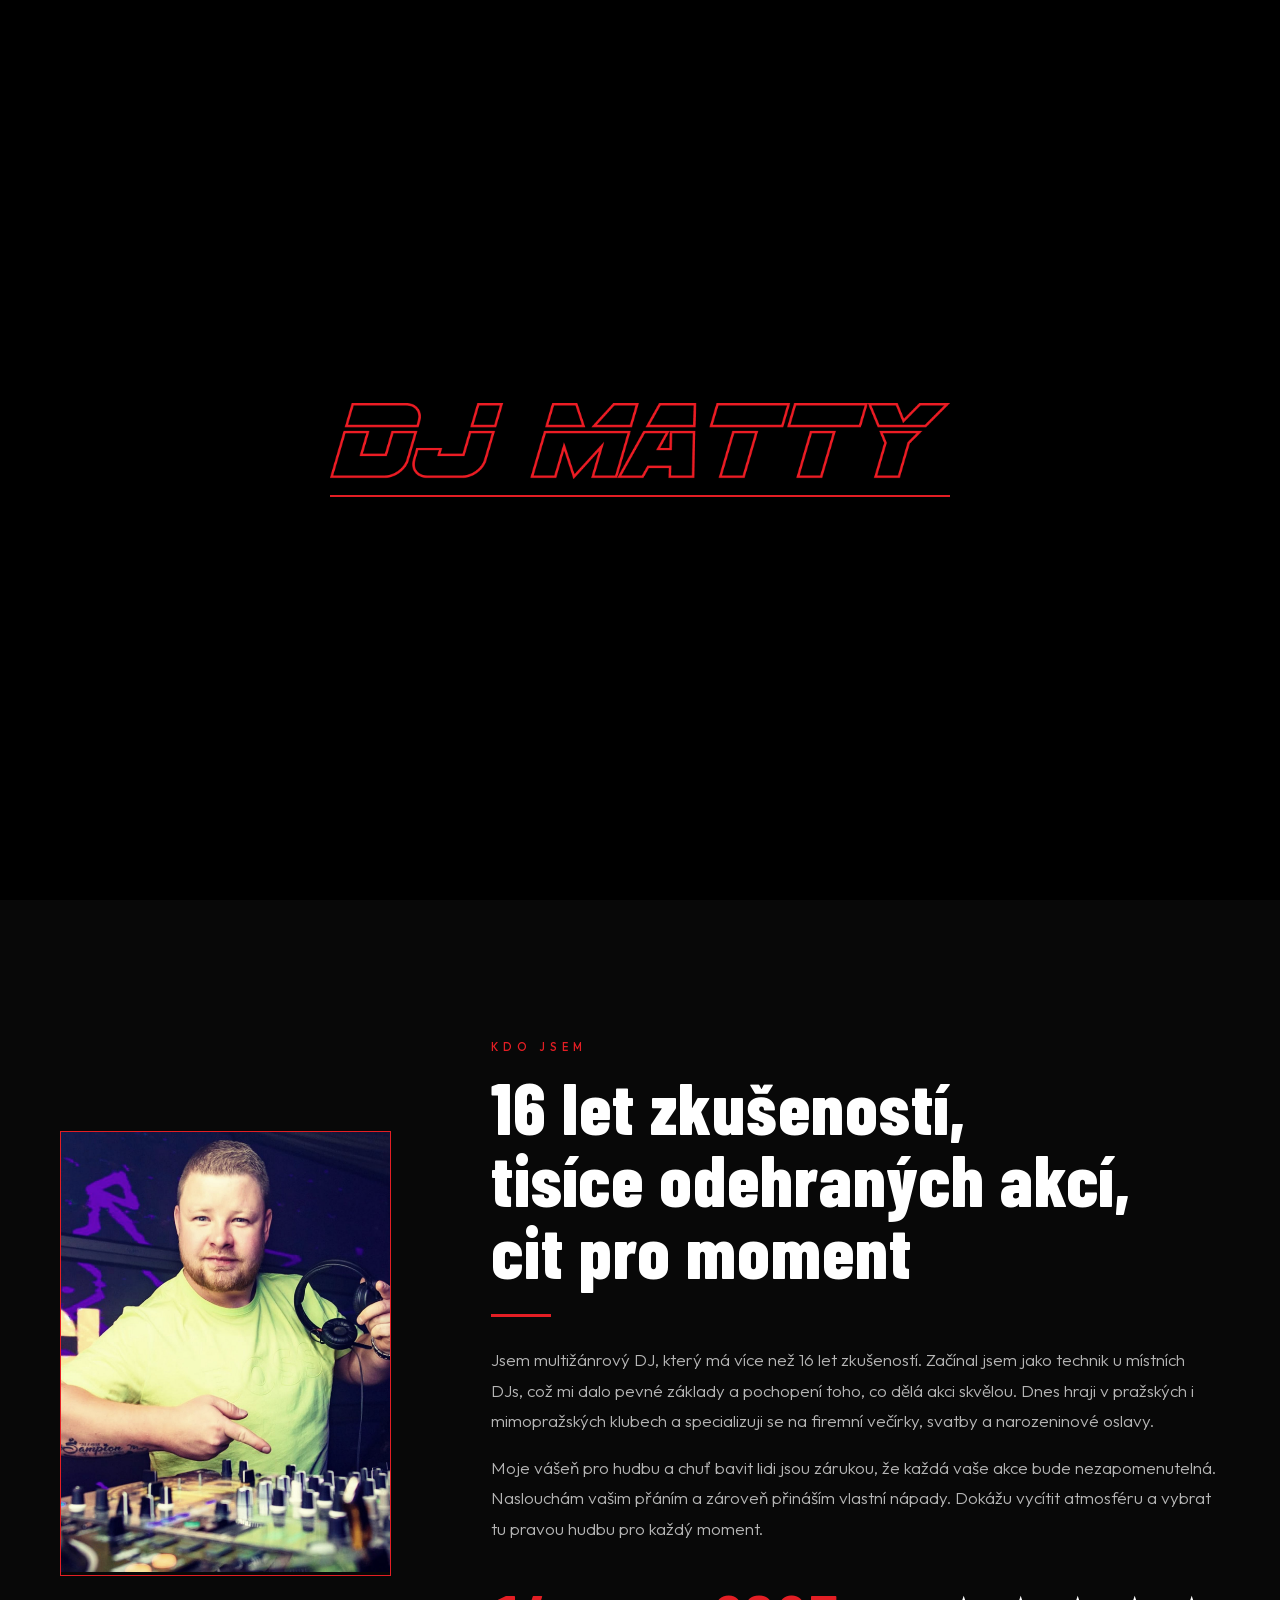
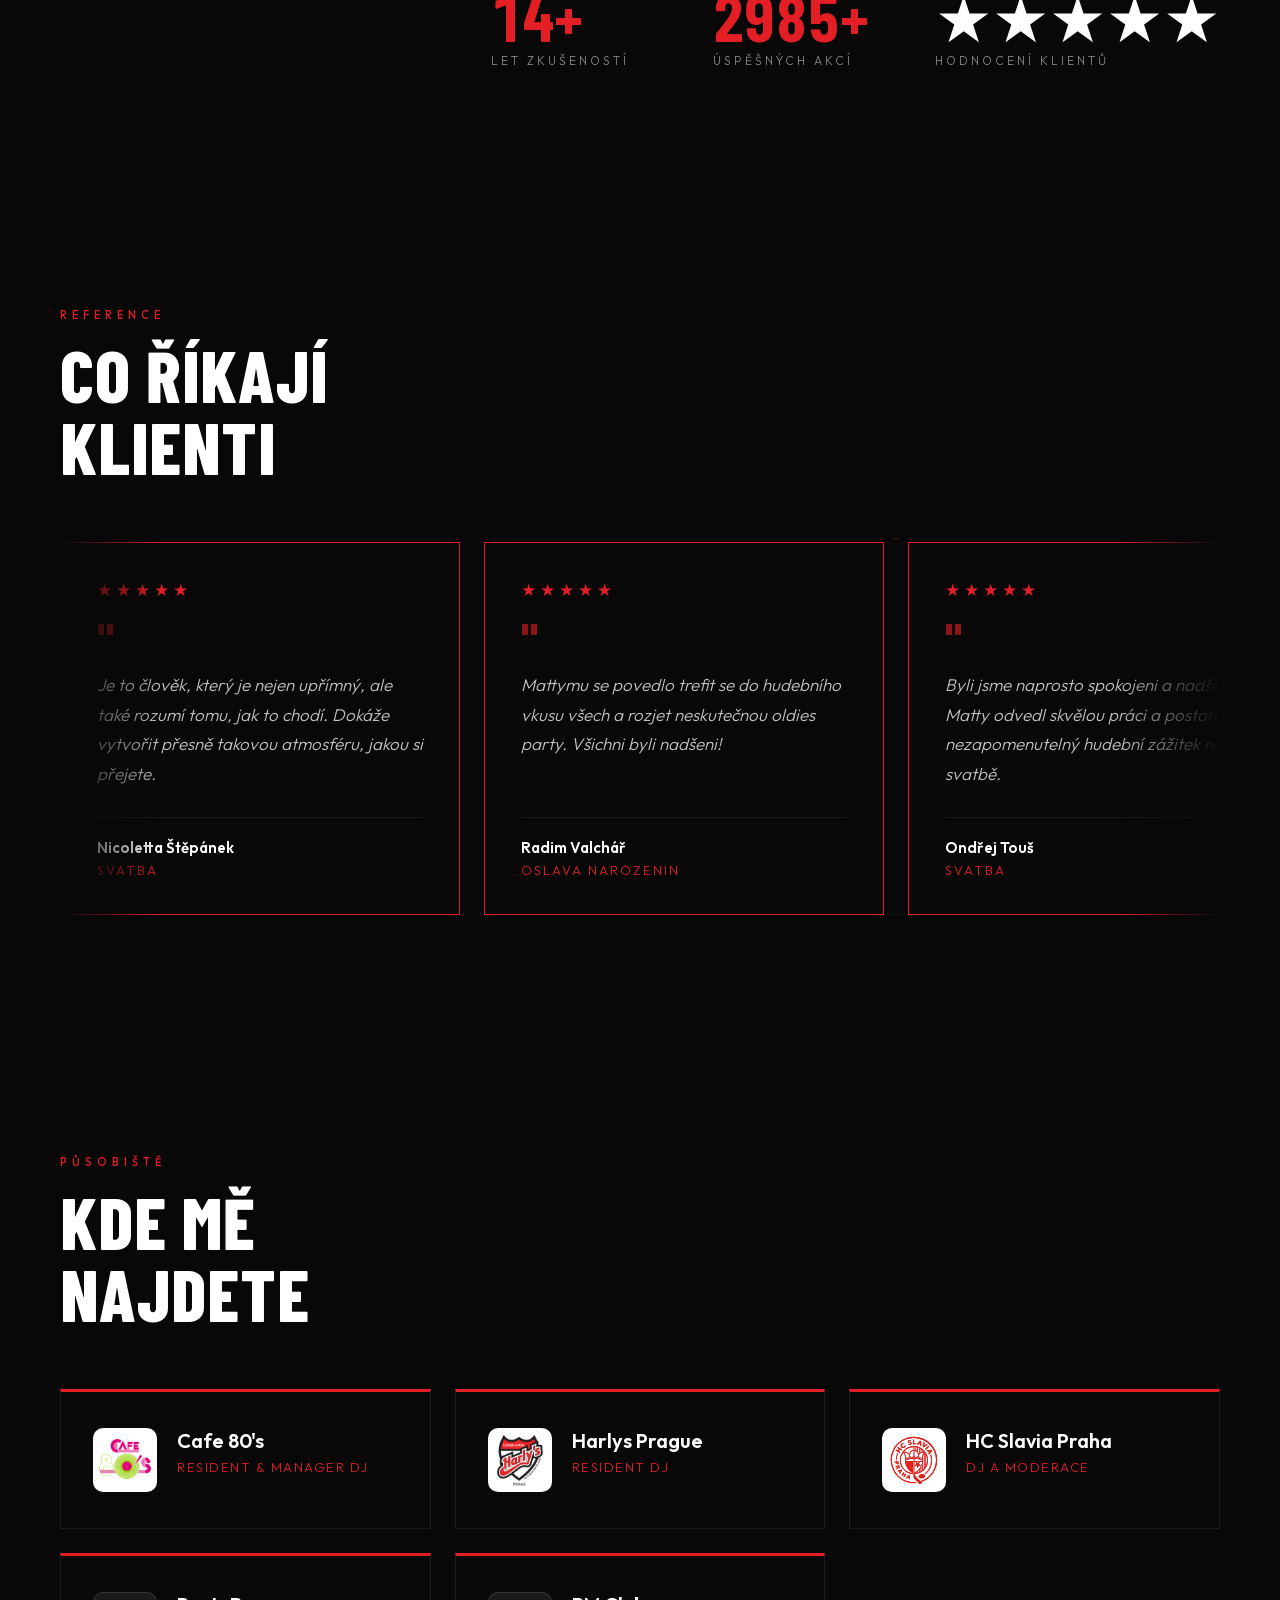
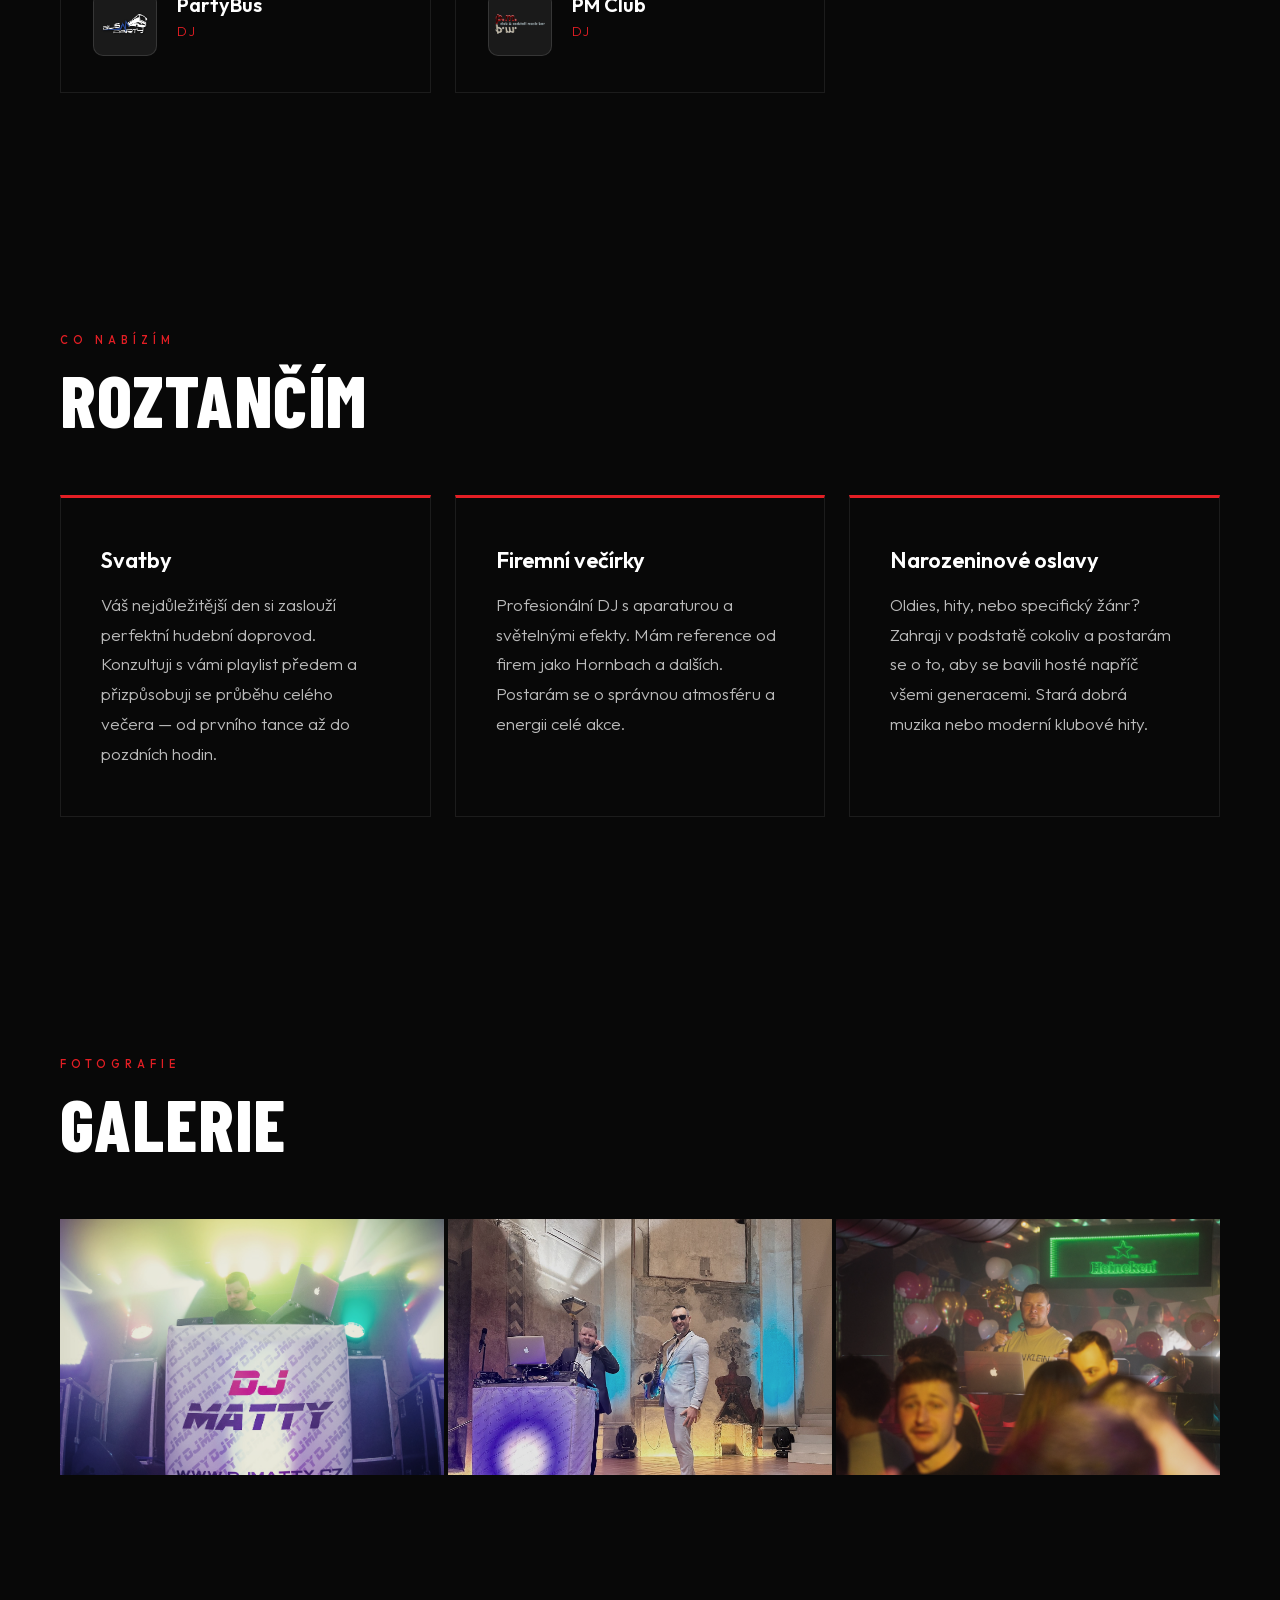
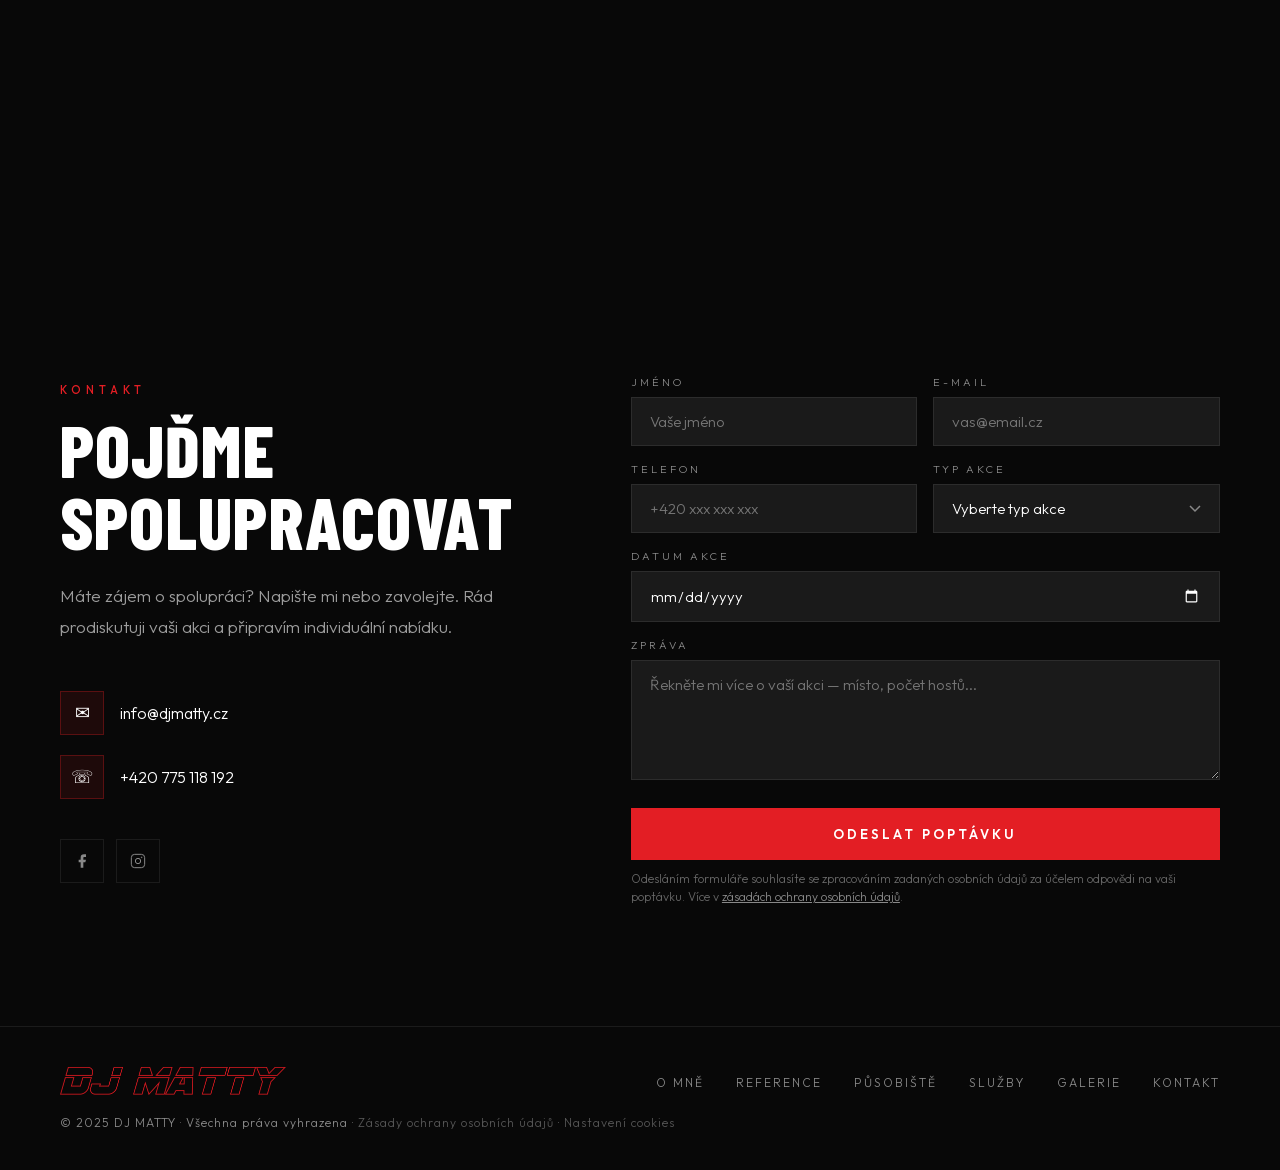
==== commit a35c57f9: "Bigger mobile hero title, subtitle wraps to 2 lines instead of 3 Raise the hero-title min clamp size" ====
--- a/index.html
+++ b/index.html
@@ -76,7 +76,7 @@
   <link rel="icon" type="image/png" sizes="16x16" href="images/favicon-16.png" />
   <link rel="apple-touch-icon" sizes="180x180" href="images/apple-touch-icon.png" />
   <meta name="theme-color" content="#080808" />
-  <link rel="stylesheet" href="css/style.css?v=29" />
+  <link rel="stylesheet" href="css/style.css?v=30" />
   <link rel="stylesheet" href="https://cdn.jsdelivr.net/npm/flatpickr/dist/flatpickr.min.css" />
 </head>
 <body>
--- a/css/style.css
+++ b/css/style.css
@@ -274,7 +274,7 @@
   font-family: 'Anton', sans-serif;
   font-weight: 400;
   font-style: normal;
-  font-size: clamp(48px, 7vw, 88px);
+  font-size: clamp(62px, 7vw, 88px);
   line-height: 1.05;
   letter-spacing: 3px;
   color: var(--white);
@@ -378,8 +378,6 @@
   .hero-sub { font-size: 12px; letter-spacing: 1px; }
   .hero-btn { padding: 14px 28px; font-size: 12px; }
   .scroll-indicator { display: none; }
-  .hero-sub-sep { display: none; }
-  .hero-sub-br { display: inline; }
 }
 
 /* Nízká výška viewportu (mobil na šířku) — obličej na fotce zabírá většinu výšky,
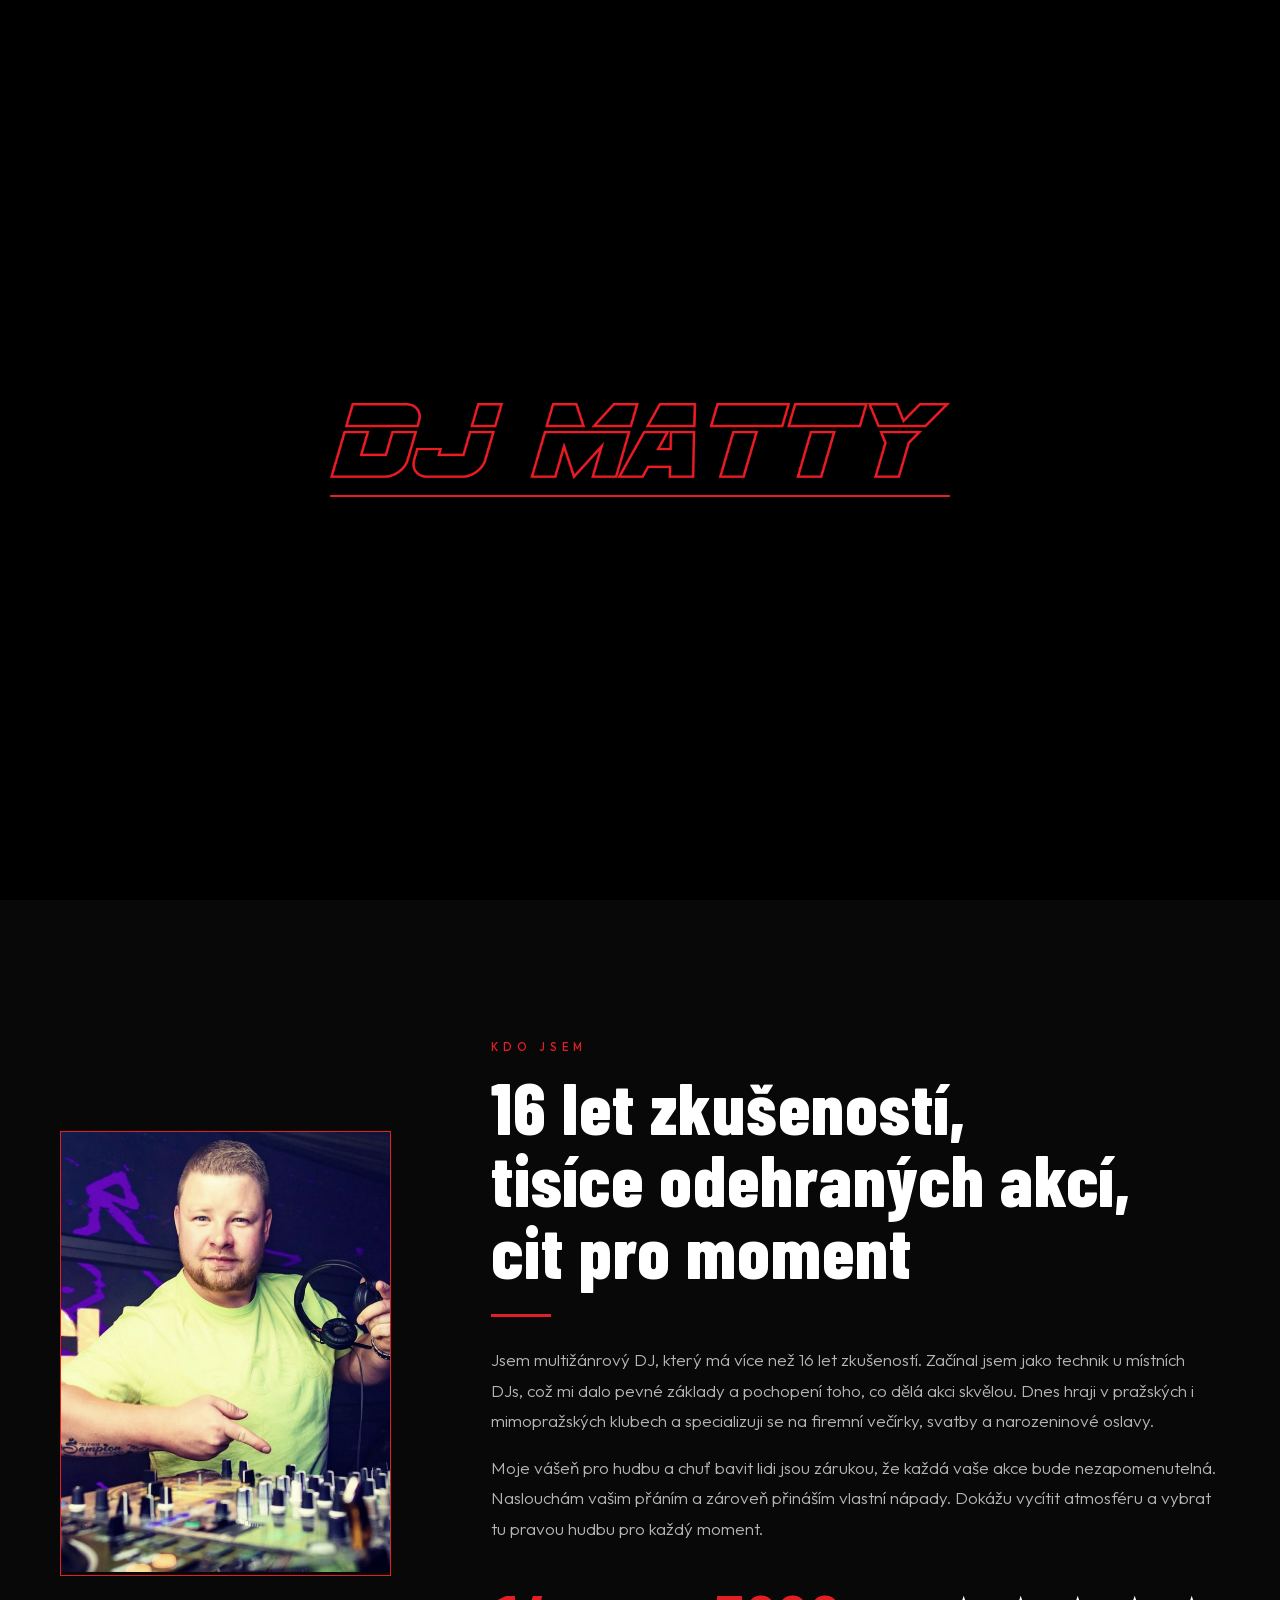
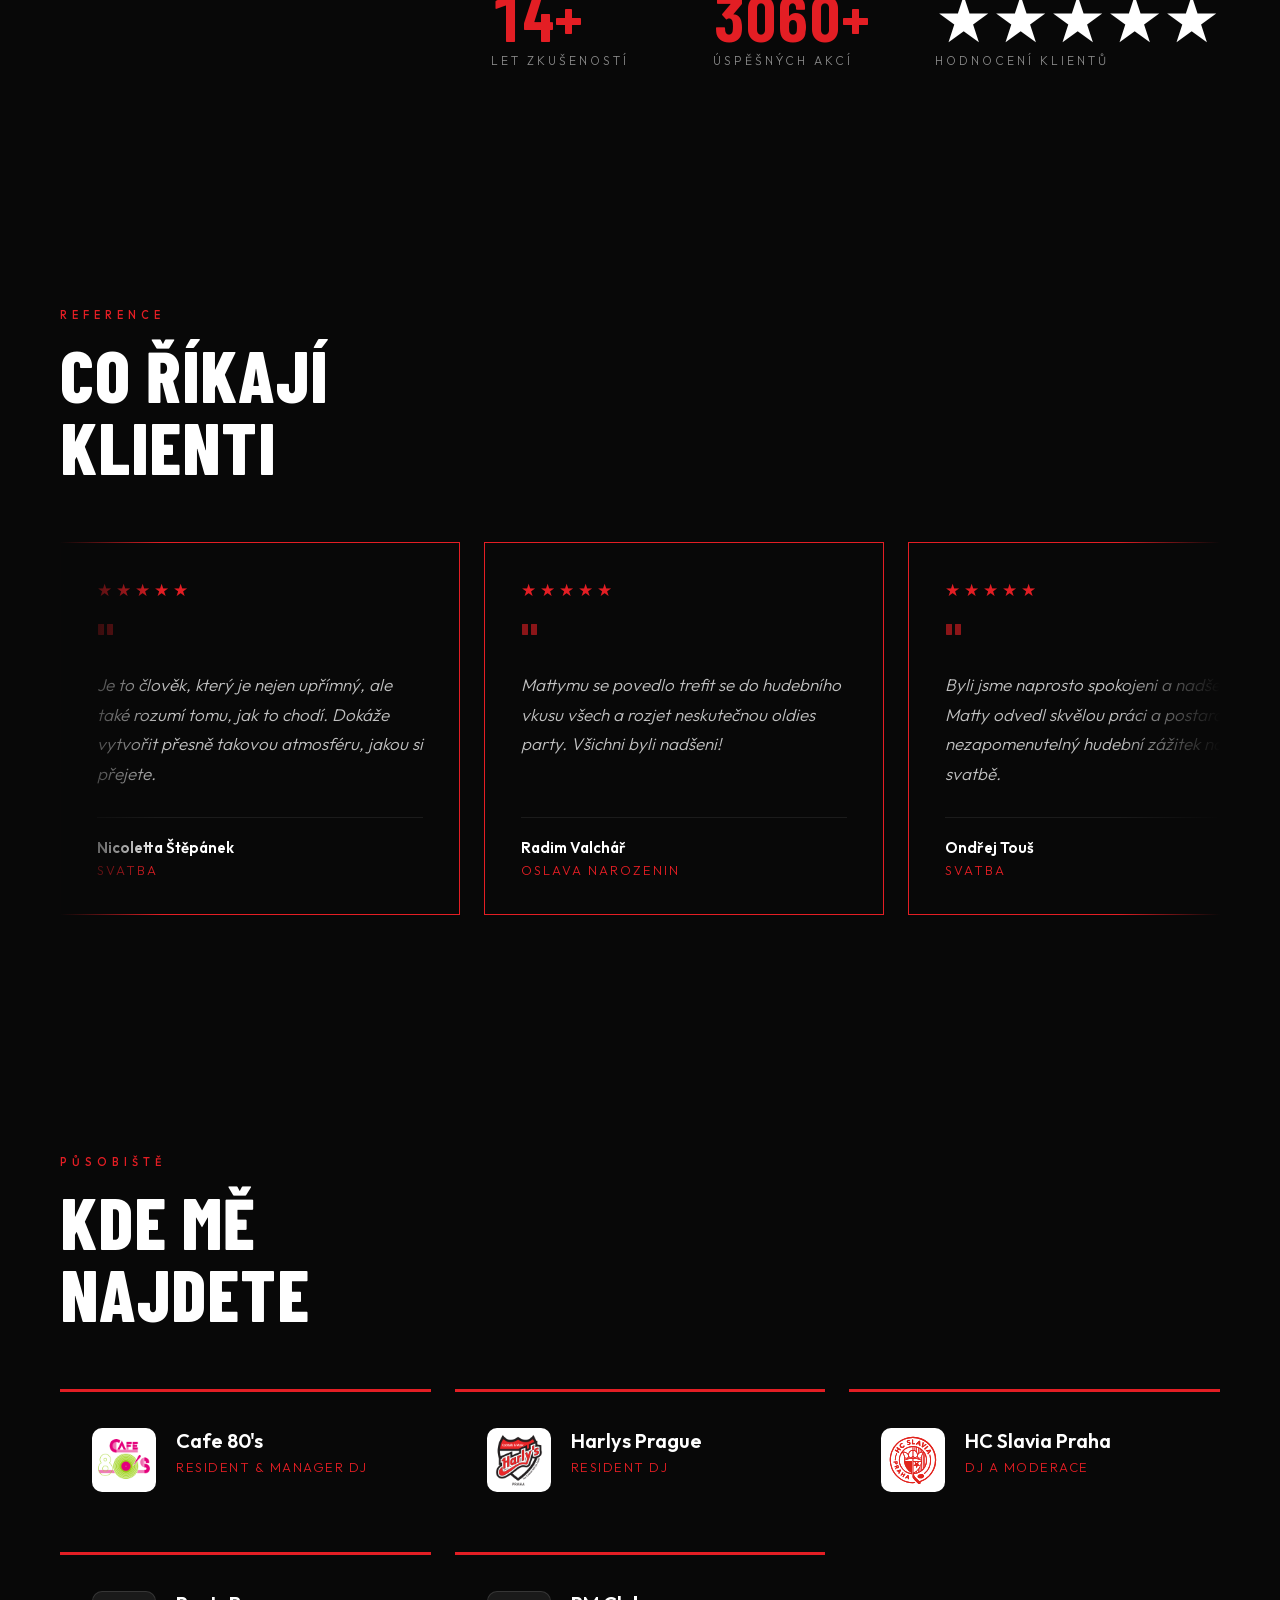
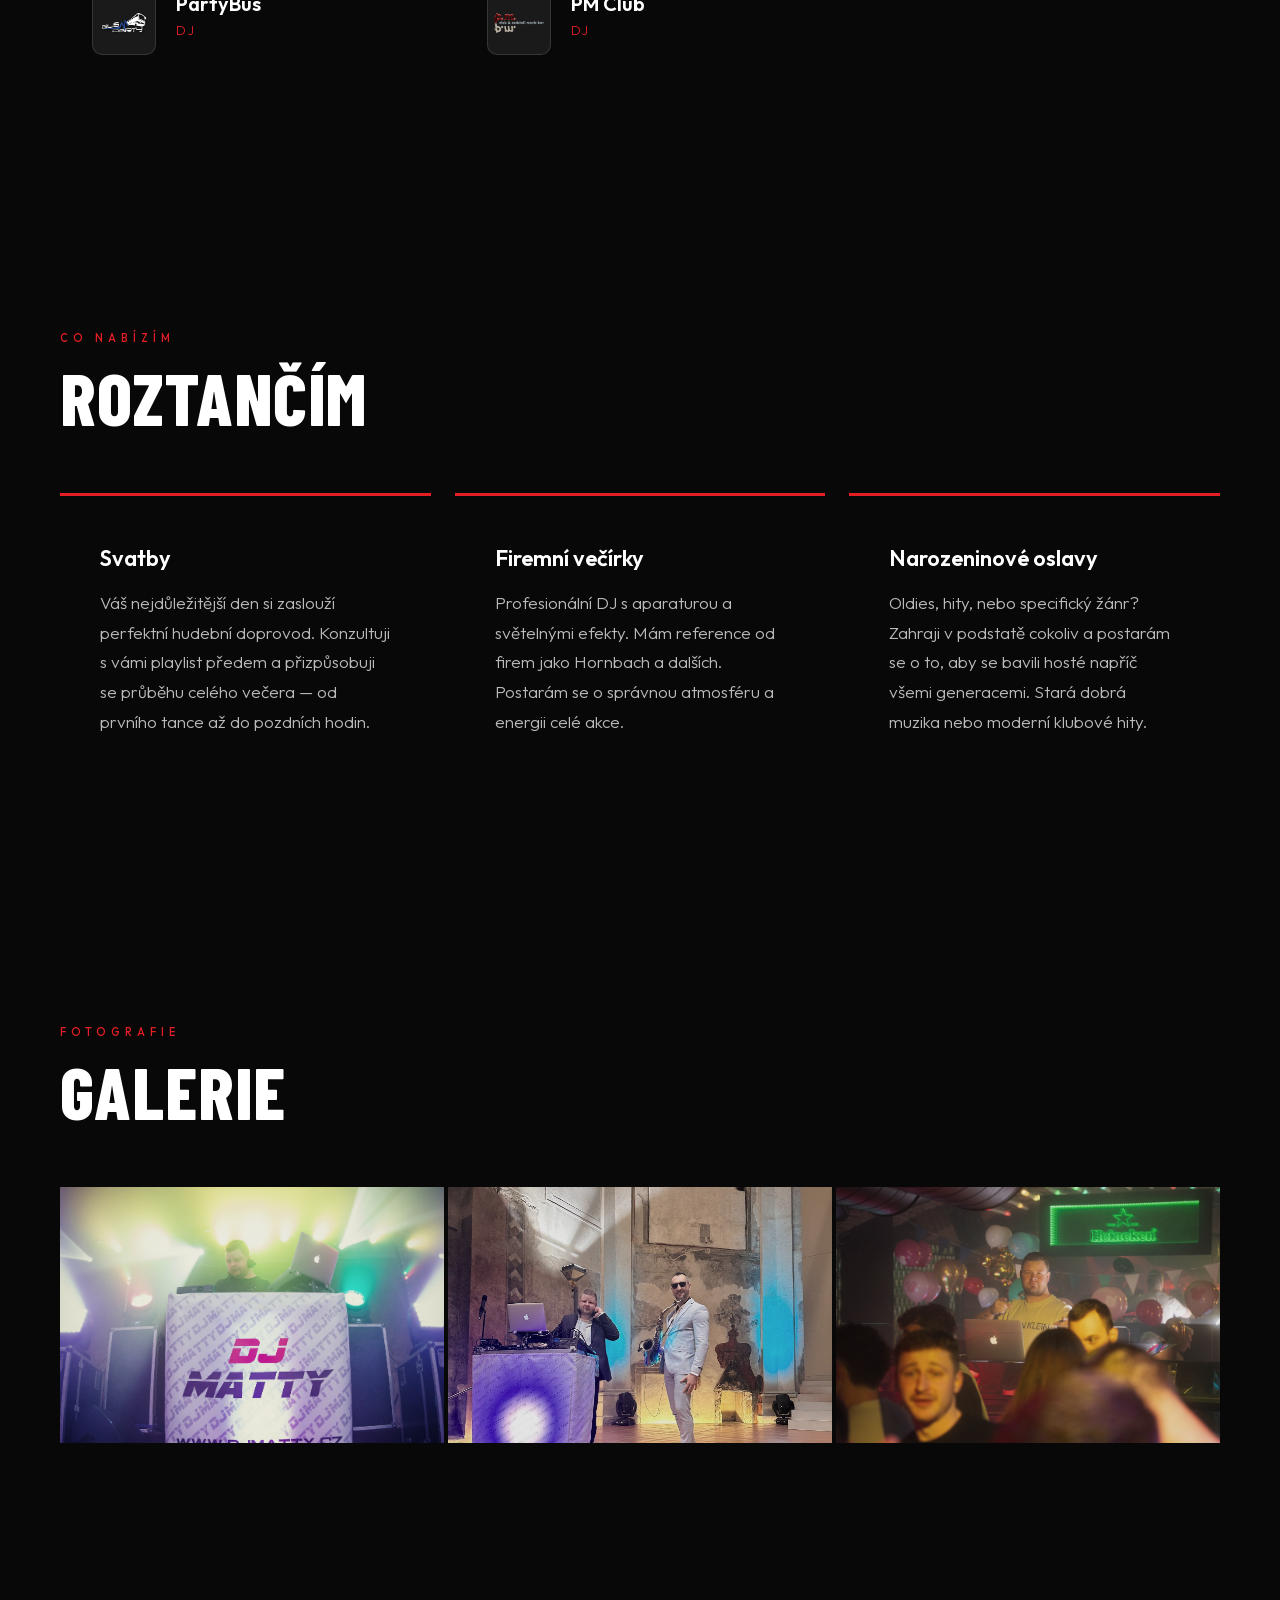
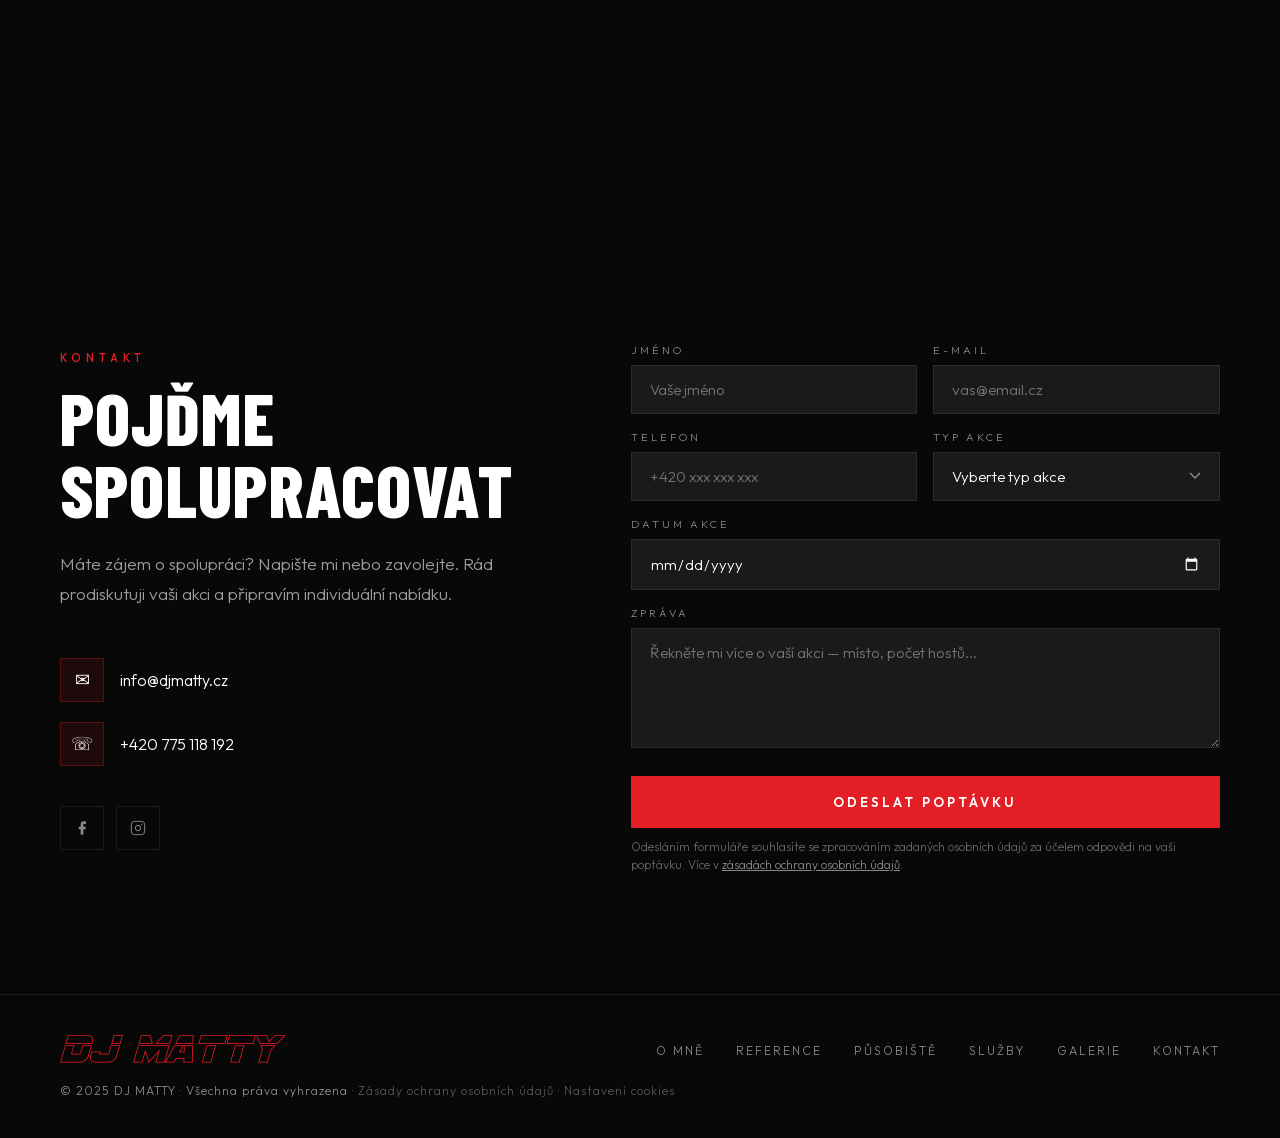
==== commit 461ee082: "Reorder mobile hero subtitle, bump its size, drop card border tint - Mobile hero subtitle goes back " ====
--- a/index.html
+++ b/index.html
@@ -76,7 +76,7 @@
   <link rel="icon" type="image/png" sizes="16x16" href="images/favicon-16.png" />
   <link rel="apple-touch-icon" sizes="180x180" href="images/apple-touch-icon.png" />
   <meta name="theme-color" content="#080808" />
-  <link rel="stylesheet" href="css/style.css?v=30" />
+  <link rel="stylesheet" href="css/style.css?v=32" />
   <link rel="stylesheet" href="https://cdn.jsdelivr.net/npm/flatpickr/dist/flatpickr.min.css" />
 </head>
 <body>
@@ -123,7 +123,7 @@
   <div class="hero-content">
 
     <h1 class="hero-title"><span>ROZTANČÍM</span><br>KAŽDOU<br><span>VAŠI AKCI</span></h1>
-    <p class="hero-sub">16 LET ZKUŠENOSTÍ<span class="hero-sub-sep"> · </span><br class="hero-sub-br">PŘIZPŮSOBÍM SE KAŽDÉ AKCI<span class="hero-sub-sep"> · </span><br class="hero-sub-br">PŮSOBÍM PO CELÉ ČR</p>
+    <p class="hero-sub">PŮSOBÍM PO CELÉ ČR<span class="hero-sub-sep"> · </span><br class="hero-sub-br">16 LET ZKUŠENOSTÍ<span class="hero-sub-sep"> · </span><br class="hero-sub-br">PŘIZPŮSOBÍM SE KAŽDÉ AKCI</p>
     <a href="#contact" class="hero-btn"><span>Nezávazná poptávka</span></a>
   </div>
   <div class="scroll-indicator">
--- a/css/style.css
+++ b/css/style.css
@@ -375,9 +375,11 @@
 
 @media (max-width: 480px) {
   #hero { padding-bottom: 56px; }
-  .hero-sub { font-size: 12px; letter-spacing: 1px; }
+  .hero-sub { font-size: 14px; letter-spacing: 1px; }
   .hero-btn { padding: 14px 28px; font-size: 12px; }
   .scroll-indicator { display: none; }
+  .hero-sub-sep { display: none; }
+  .hero-sub-br { display: inline; }
 }
 
 /* Nízká výška viewportu (mobil na šířku) — obličej na fotce zabírá většinu výšky,
@@ -540,7 +542,6 @@
 
 .service-card {
   background: var(--bg);
-  border: 1px solid var(--border);
   border-top: 3px solid var(--red);
   padding: 48px 40px;
   transition: transform 0.3s ease, box-shadow 0.3s ease;
@@ -811,7 +812,6 @@
 
 .venue-item {
   background: var(--bg);
-  border: 1px solid var(--border);
   border-top: 3px solid var(--red);
   padding: 36px 32px;
   transition: transform 0.3s ease, box-shadow 0.3s ease;
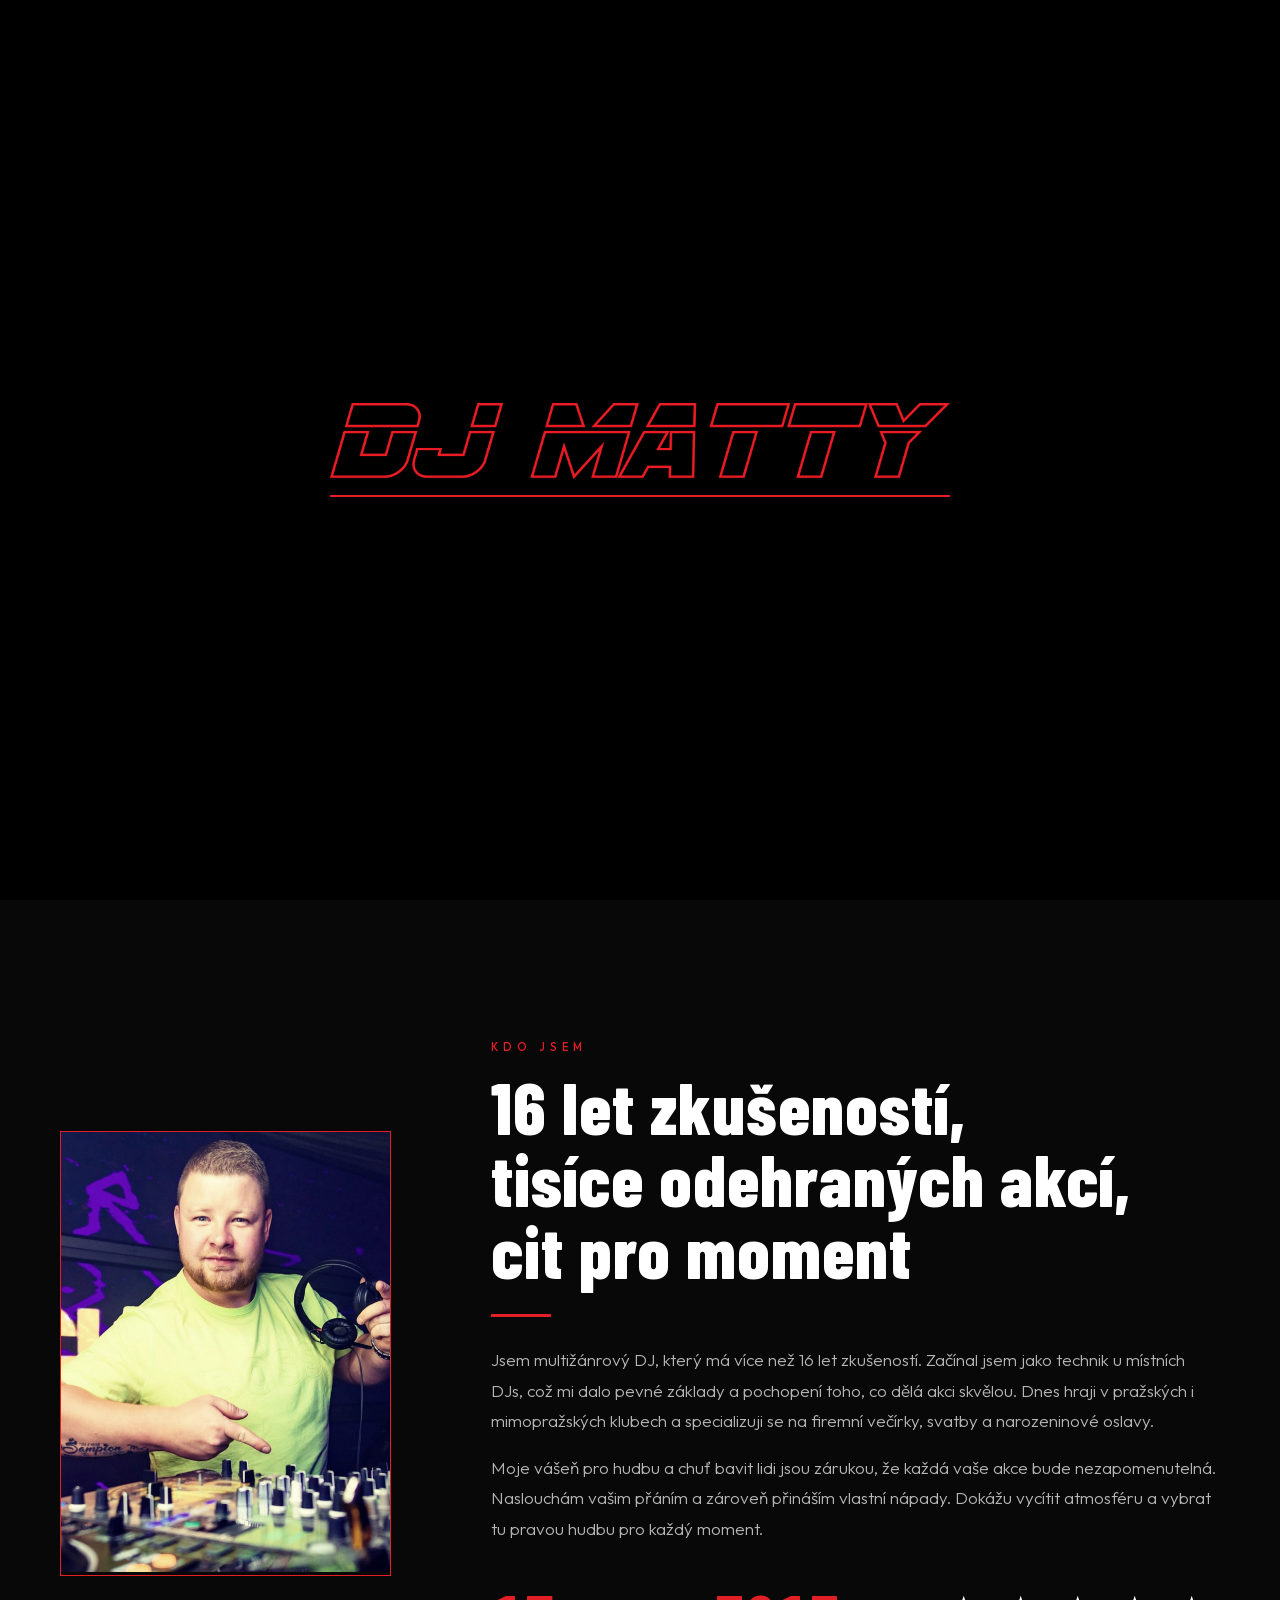
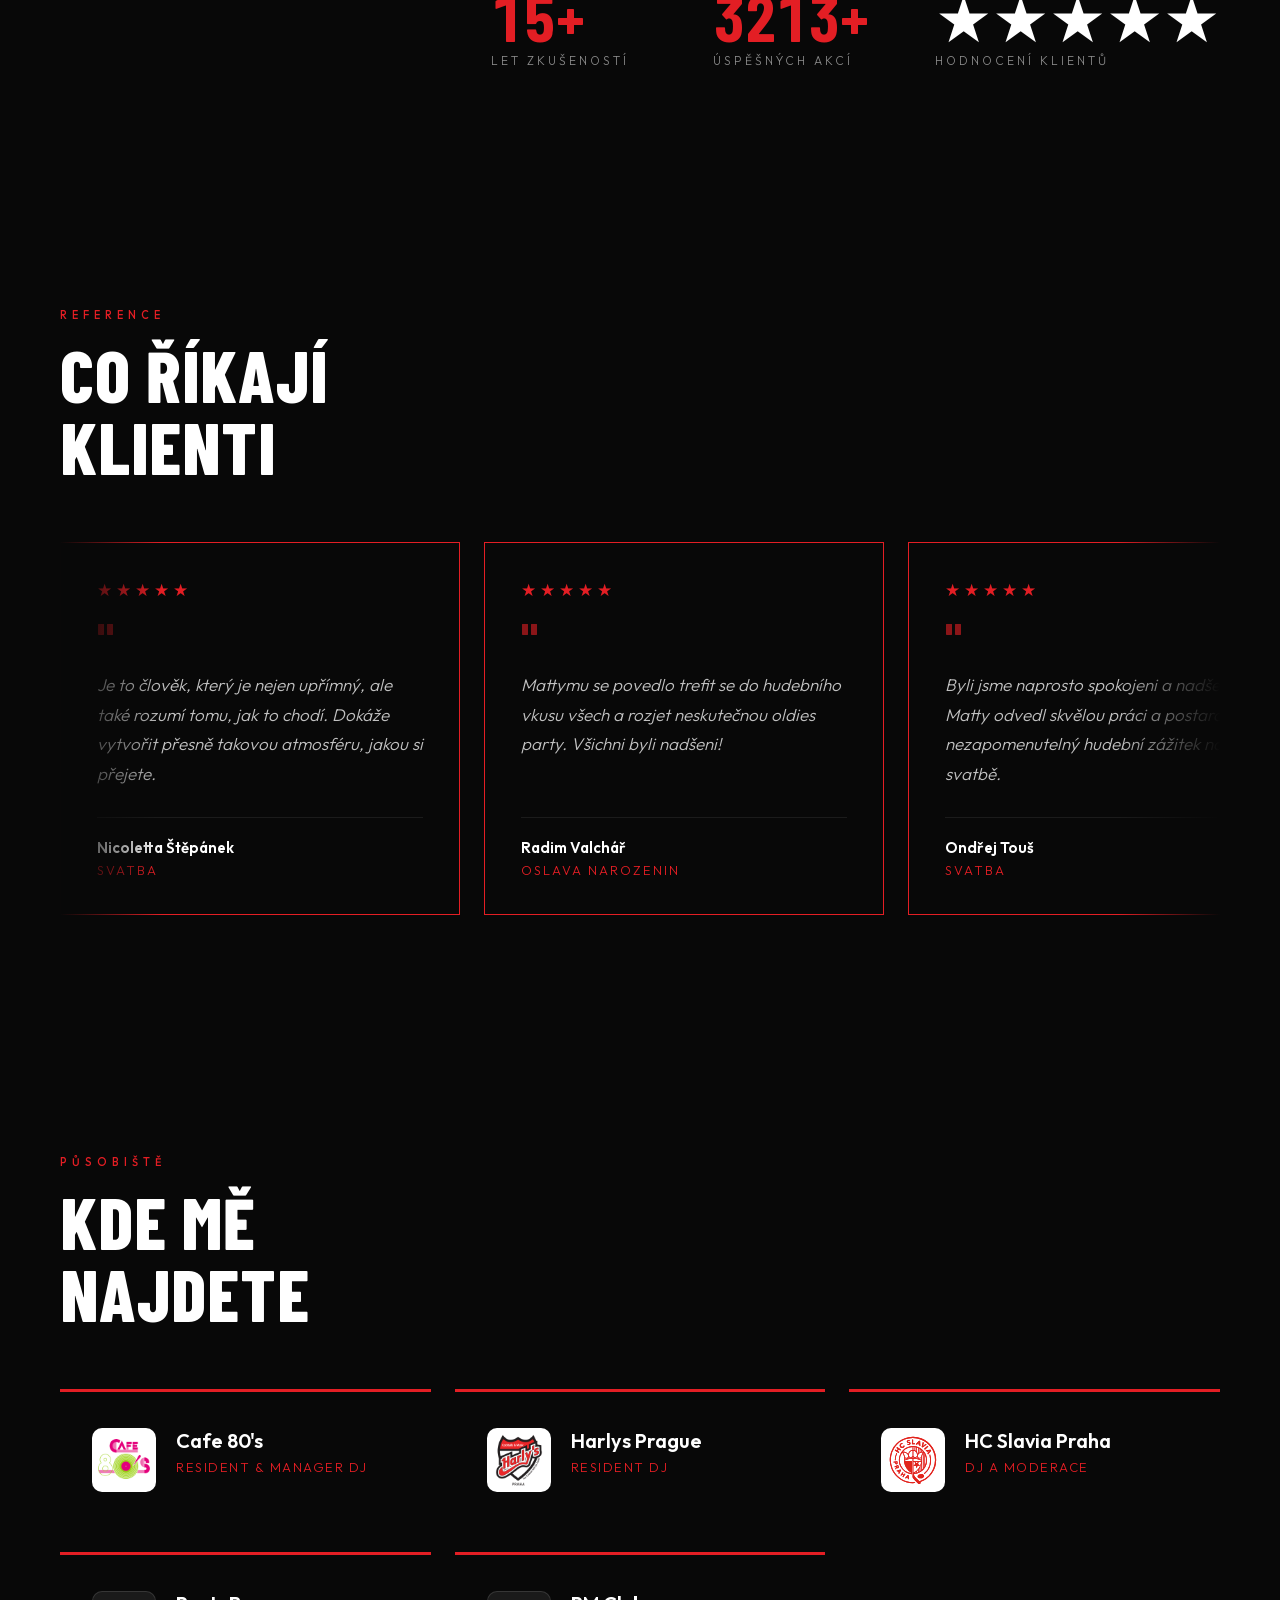
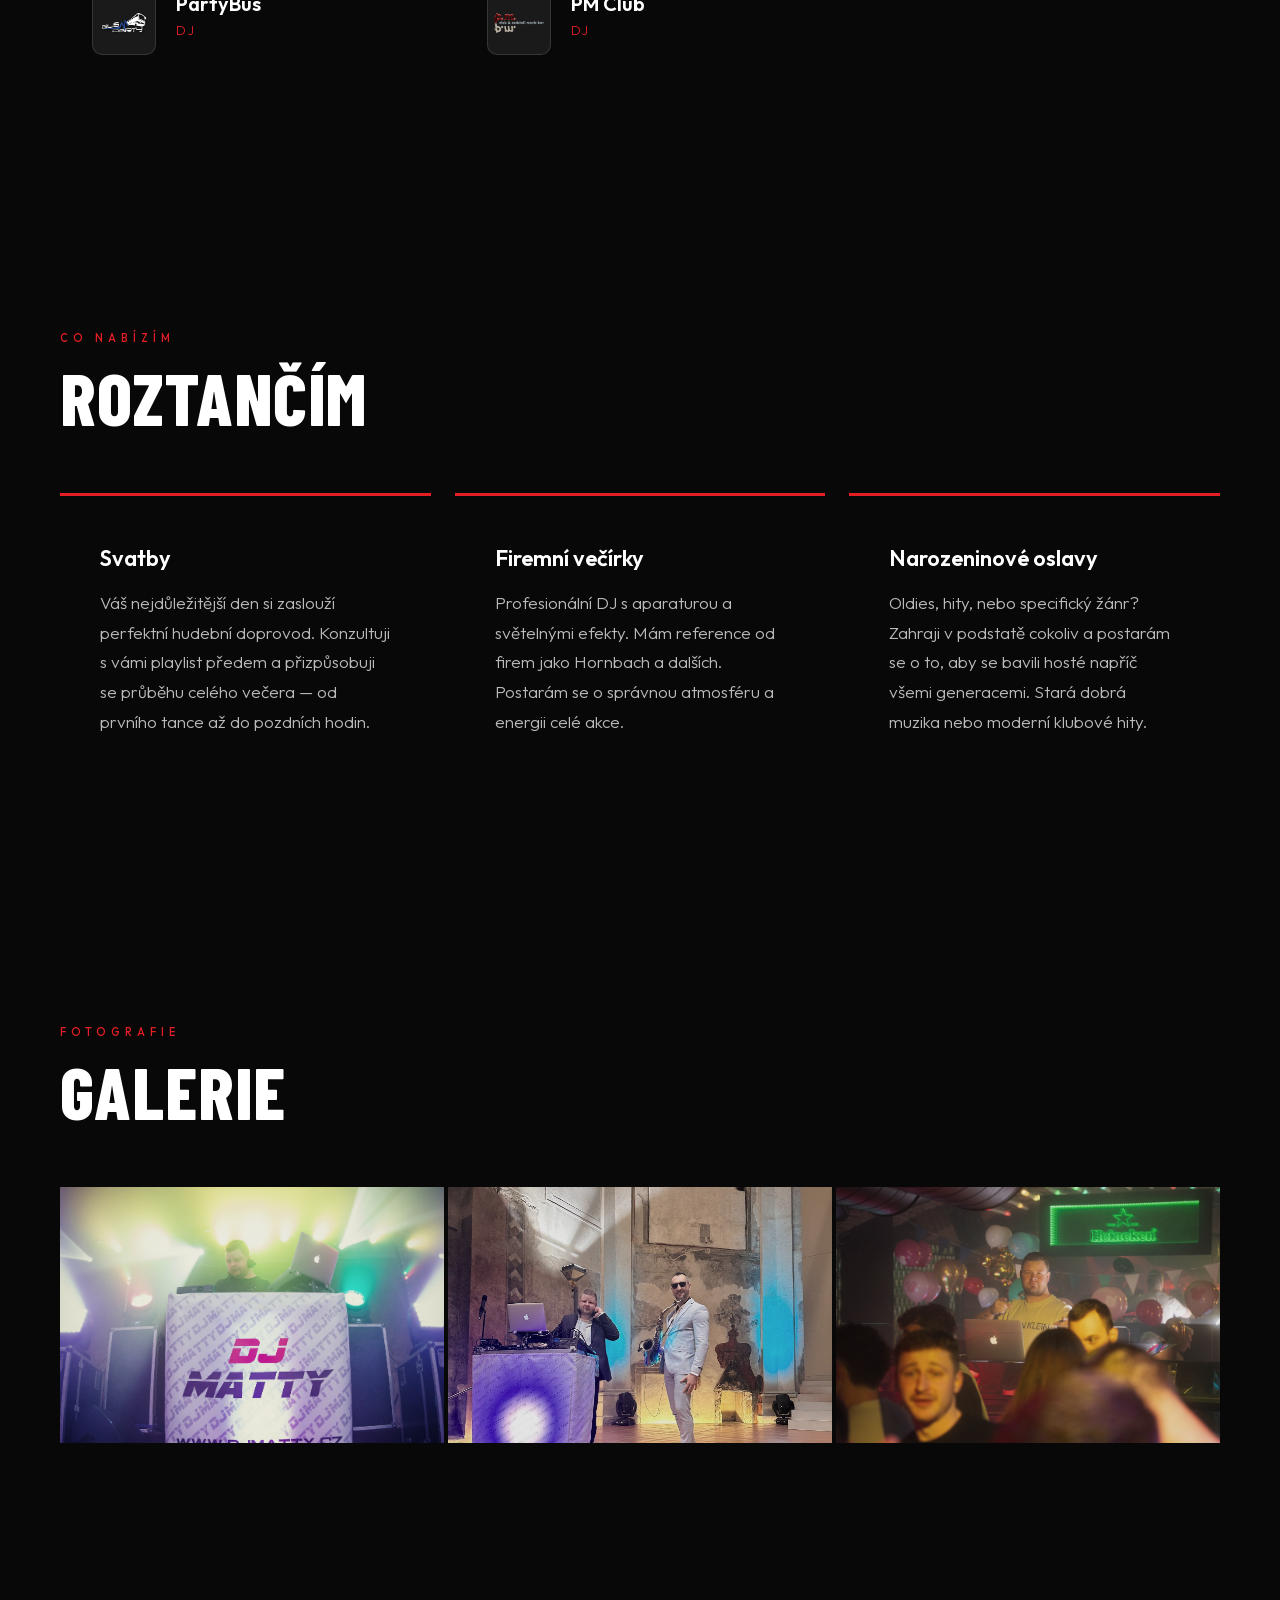
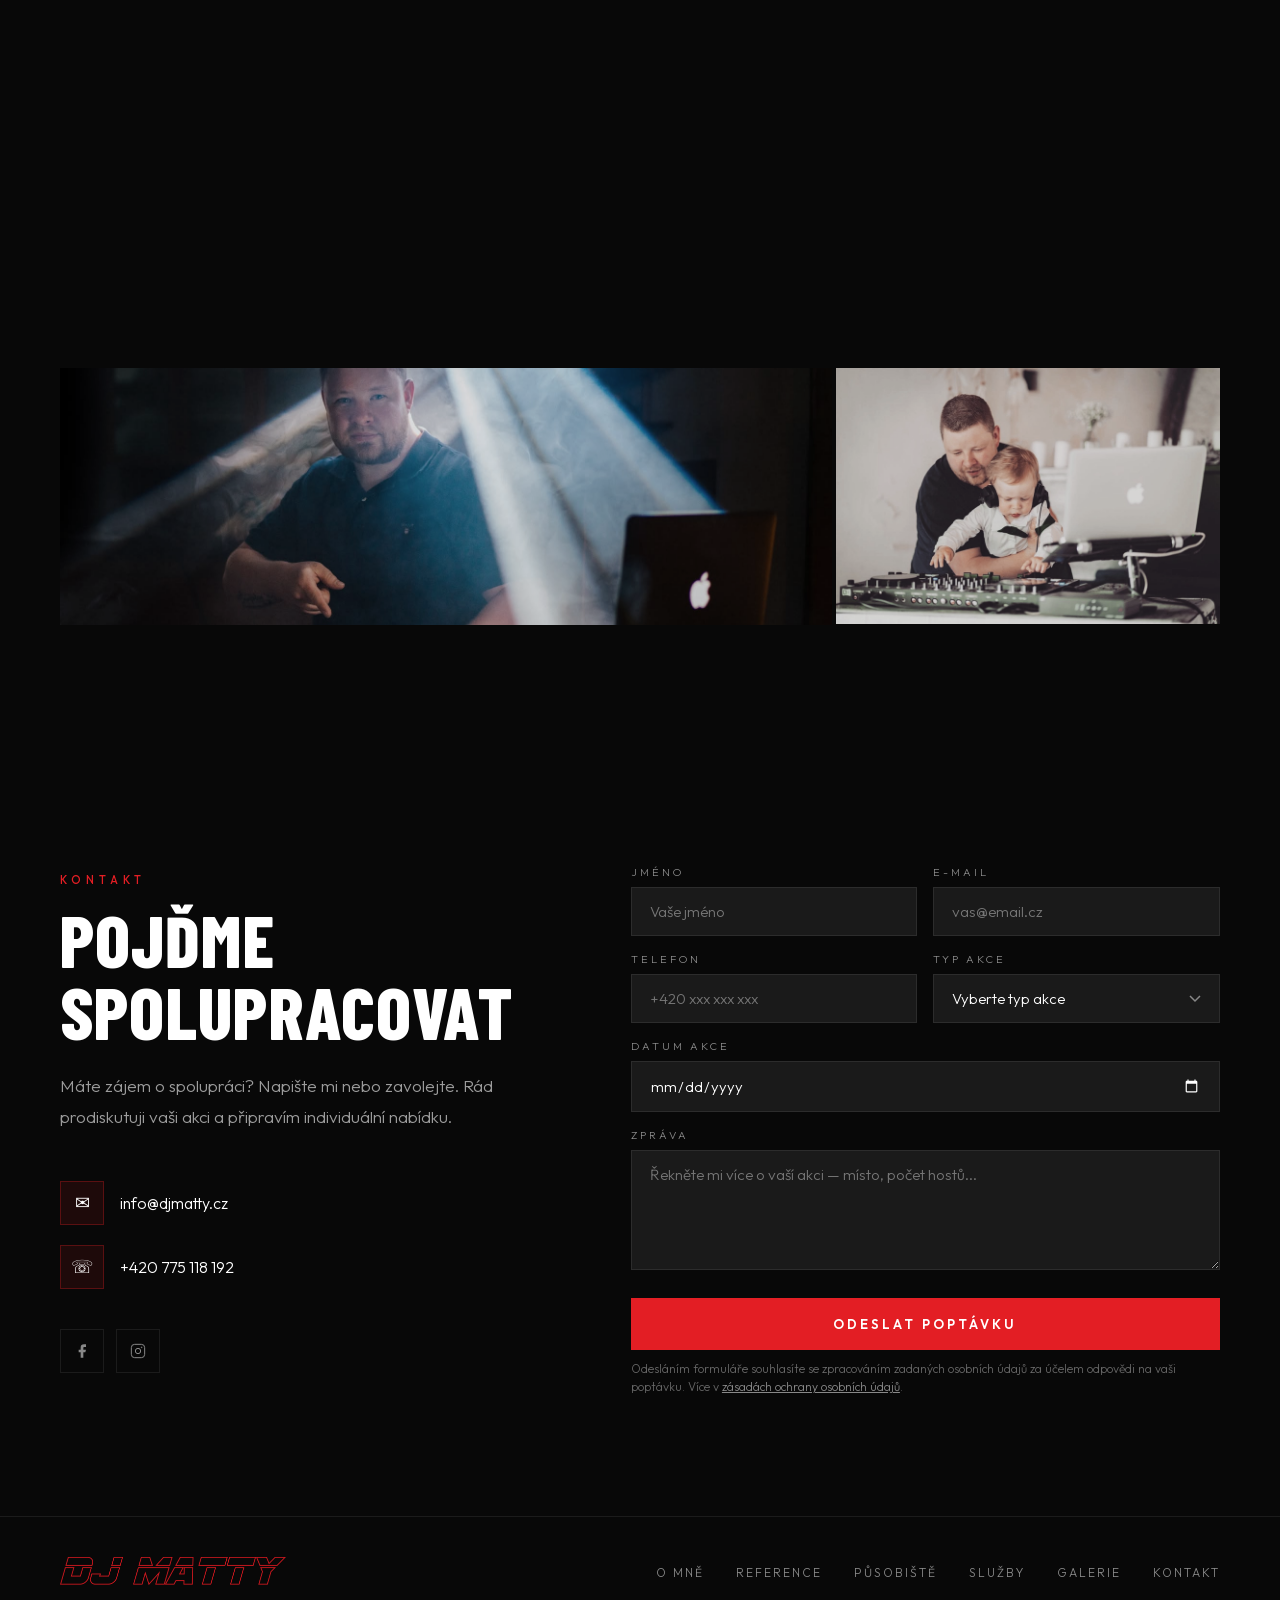
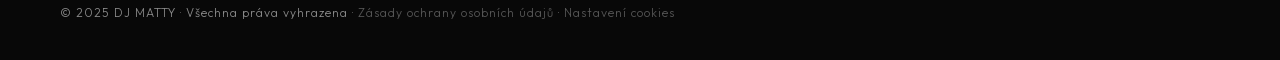
==== commit cd30bd39: "Add 4 gallery photos, rename gallery images to gallery_NN_ convention Co-Authored-By: Claude Sonnet " ====
--- a/index.html
+++ b/index.html
@@ -76,7 +76,7 @@
   <link rel="icon" type="image/png" sizes="16x16" href="images/favicon-16.png" />
   <link rel="apple-touch-icon" sizes="180x180" href="images/apple-touch-icon.png" />
   <meta name="theme-color" content="#080808" />
-  <link rel="stylesheet" href="css/style.css?v=32" />
+  <link rel="stylesheet" href="css/style.css?v=33" />
   <link rel="stylesheet" href="https://cdn.jsdelivr.net/npm/flatpickr/dist/flatpickr.min.css" />
 </head>
 <body>
@@ -138,7 +138,7 @@
     <div class="about-photo-wrap">
       <img
         class="about-photo"
-        src="images/matty_02.jpg"
+        src="images/gallery_06_portret.jpg"
         alt="DJ MATTY"
         loading="lazy"
       />
@@ -377,38 +377,62 @@
       <h2 class="section-title">GALERIE</h2>
     </div>
     <div class="gallery-grid">
-      <div class="g-item reveal" onclick="openLightbox('images/IMG_5459.jpg')">
-        <img src="images/IMG_5459.jpg" alt="DJ MATTY za mixpultem na akci" loading="lazy" />
-        <div class="g-overlay">
-          <svg viewBox="0 0 24 24"><path d="M15 3h6v6M9 21H3v-6M21 3l-7 7M3 21l7-7"/></svg>
-        </div>
-      </div>
-      <div class="g-item reveal" style="transition-delay:0.1s" onclick="openLightbox('images/IMG_6564.jpg')">
-        <img src="images/IMG_6564.jpg" alt="DJ MATTY na svatební party" loading="lazy" />
-        <div class="g-overlay">
-          <svg viewBox="0 0 24 24"><path d="M15 3h6v6M9 21H3v-6M21 3l-7 7M3 21l7-7"/></svg>
-        </div>
-      </div>
-      <div class="g-item reveal" style="transition-delay:0.15s" onclick="openLightbox('images/IMG_4029.jpg')">
-        <img src="images/IMG_4029.jpg" alt="DJ MATTY — světelná show na firemním večírku" loading="lazy" />
-        <div class="g-overlay">
-          <svg viewBox="0 0 24 24"><path d="M15 3h6v6M9 21H3v-6M21 3l-7 7M3 21l7-7"/></svg>
-        </div>
-      </div>
-      <div class="g-item reveal" style="transition-delay:0.2s" onclick="openLightbox('images/IMG_5062.jpg')">
-        <img src="images/IMG_5062.jpg" alt="DJ MATTY Praha — set na narozeninové oslavě" loading="lazy" />
-        <div class="g-overlay">
-          <svg viewBox="0 0 24 24"><path d="M15 3h6v6M9 21H3v-6M21 3l-7 7M3 21l7-7"/></svg>
-        </div>
-      </div>
-      <div class="g-item reveal" style="transition-delay:0.25s" onclick="openLightbox('images/IMG_7425.jpg')">
-        <img src="images/IMG_7425.jpg" alt="DJ MATTY — klubová atmosféra Cafe 80's Praha" loading="lazy" />
-        <div class="g-overlay">
-          <svg viewBox="0 0 24 24"><path d="M15 3h6v6M9 21H3v-6M21 3l-7 7M3 21l7-7"/></svg>
-        </div>
-      </div>
-      <div class="g-item reveal" style="transition-delay:0.3s" onclick="openLightbox('images/matty_02.jpg')">
-        <img src="images/matty_02.jpg" alt="Portrét DJ MATTY" loading="lazy" />
+      <div class="g-item reveal" onclick="openLightbox('images/gallery_01_akce-za-pultem.jpg')">
+        <img src="images/gallery_01_akce-za-pultem.jpg" alt="DJ MATTY za mixpultem na akci" loading="lazy" />
+        <div class="g-overlay">
+          <svg viewBox="0 0 24 24"><path d="M15 3h6v6M9 21H3v-6M21 3l-7 7M3 21l7-7"/></svg>
+        </div>
+      </div>
+      <div class="g-item reveal" style="transition-delay:0.1s" onclick="openLightbox('images/gallery_02_svatba-party.jpg')">
+        <img src="images/gallery_02_svatba-party.jpg" alt="DJ MATTY na svatební party" loading="lazy" />
+        <div class="g-overlay">
+          <svg viewBox="0 0 24 24"><path d="M15 3h6v6M9 21H3v-6M21 3l-7 7M3 21l7-7"/></svg>
+        </div>
+      </div>
+      <div class="g-item reveal" style="transition-delay:0.15s" onclick="openLightbox('images/gallery_03_firemni-vecirek-svetla.jpg')">
+        <img src="images/gallery_03_firemni-vecirek-svetla.jpg" alt="DJ MATTY — světelná show na firemním večírku" loading="lazy" />
+        <div class="g-overlay">
+          <svg viewBox="0 0 24 24"><path d="M15 3h6v6M9 21H3v-6M21 3l-7 7M3 21l7-7"/></svg>
+        </div>
+      </div>
+      <div class="g-item reveal" style="transition-delay:0.2s" onclick="openLightbox('images/gallery_04_narozeniny-set.jpg')">
+        <img src="images/gallery_04_narozeniny-set.jpg" alt="DJ MATTY Praha — set na narozeninové oslavě" loading="lazy" />
+        <div class="g-overlay">
+          <svg viewBox="0 0 24 24"><path d="M15 3h6v6M9 21H3v-6M21 3l-7 7M3 21l7-7"/></svg>
+        </div>
+      </div>
+      <div class="g-item reveal" style="transition-delay:0.25s" onclick="openLightbox('images/gallery_05_klub-cafe80.jpg')">
+        <img src="images/gallery_05_klub-cafe80.jpg" alt="DJ MATTY — klubová atmosféra Cafe 80's Praha" loading="lazy" />
+        <div class="g-overlay">
+          <svg viewBox="0 0 24 24"><path d="M15 3h6v6M9 21H3v-6M21 3l-7 7M3 21l7-7"/></svg>
+        </div>
+      </div>
+      <div class="g-item reveal" style="transition-delay:0.3s" onclick="openLightbox('images/gallery_06_portret.jpg')">
+        <img src="images/gallery_06_portret.jpg" alt="Portrét DJ MATTY" loading="lazy" />
+        <div class="g-overlay">
+          <svg viewBox="0 0 24 24"><path d="M15 3h6v6M9 21H3v-6M21 3l-7 7M3 21l7-7"/></svg>
+        </div>
+      </div>
+      <div class="g-item reveal" style="transition-delay:0.35s" onclick="openLightbox('images/gallery_07_svatba-sklep.jpg')">
+        <img src="images/gallery_07_svatba-sklep.jpg" alt="DJ MATTY na svatbě v cihlovém sklepě se žlutými světelnými paprsky" loading="lazy" />
+        <div class="g-overlay">
+          <svg viewBox="0 0 24 24"><path d="M15 3h6v6M9 21H3v-6M21 3l-7 7M3 21l7-7"/></svg>
+        </div>
+      </div>
+      <div class="g-item g-wide reveal" style="transition-delay:0.4s" onclick="openLightbox('images/gallery_08_svatba-hra-boty.jpg')">
+        <img src="images/gallery_08_svatba-hra-boty.jpg" alt="DJ MATTY s mikrofonem při svatební hře s botami" loading="lazy" />
+        <div class="g-overlay">
+          <svg viewBox="0 0 24 24"><path d="M15 3h6v6M9 21H3v-6M21 3l-7 7M3 21l7-7"/></svg>
+        </div>
+      </div>
+      <div class="g-item g-wide reveal" style="transition-delay:0.45s" onclick="openLightbox('images/gallery_09_portret-modre-svetlo.jpg')">
+        <img src="images/gallery_09_portret-modre-svetlo.jpg" alt="DJ MATTY za mixpultem v modrém světelném paprsku" loading="lazy" />
+        <div class="g-overlay">
+          <svg viewBox="0 0 24 24"><path d="M15 3h6v6M9 21H3v-6M21 3l-7 7M3 21l7-7"/></svg>
+        </div>
+      </div>
+      <div class="g-item reveal" style="transition-delay:0.5s" onclick="openLightbox('images/gallery_10_svatba-dite-u-pultu.jpg')">
+        <img src="images/gallery_10_svatba-dite-u-pultu.jpg" alt="DJ MATTY u mixpultu s malým klukem se sluchátky na svatbě" loading="lazy" />
         <div class="g-overlay">
           <svg viewBox="0 0 24 24"><path d="M15 3h6v6M9 21H3v-6M21 3l-7 7M3 21l7-7"/></svg>
         </div>
--- a/css/style.css
+++ b/css/style.css
@@ -750,8 +750,15 @@
 
 .g-item:hover .g-overlay { opacity: 1; }
 
+/* Široká dlaždice přes 2 sloupce (3:1 = stejná výška jako sousední 3:2 buňky). */
+.g-wide {
+  grid-column: span 2;
+  aspect-ratio: 3/1;
+}
+.g-wide img { object-position: center 30%; }
+
 @media (max-width: 768px) {
-  .gallery-grid { grid-template-columns: repeat(2, 1fr); }
+  .gallery-grid { grid-template-columns: repeat(2, 1fr); grid-auto-flow: dense; }
   .review-card { width: 280px; padding: 24px; }
   .review-text { font-size: 15px; }
 }
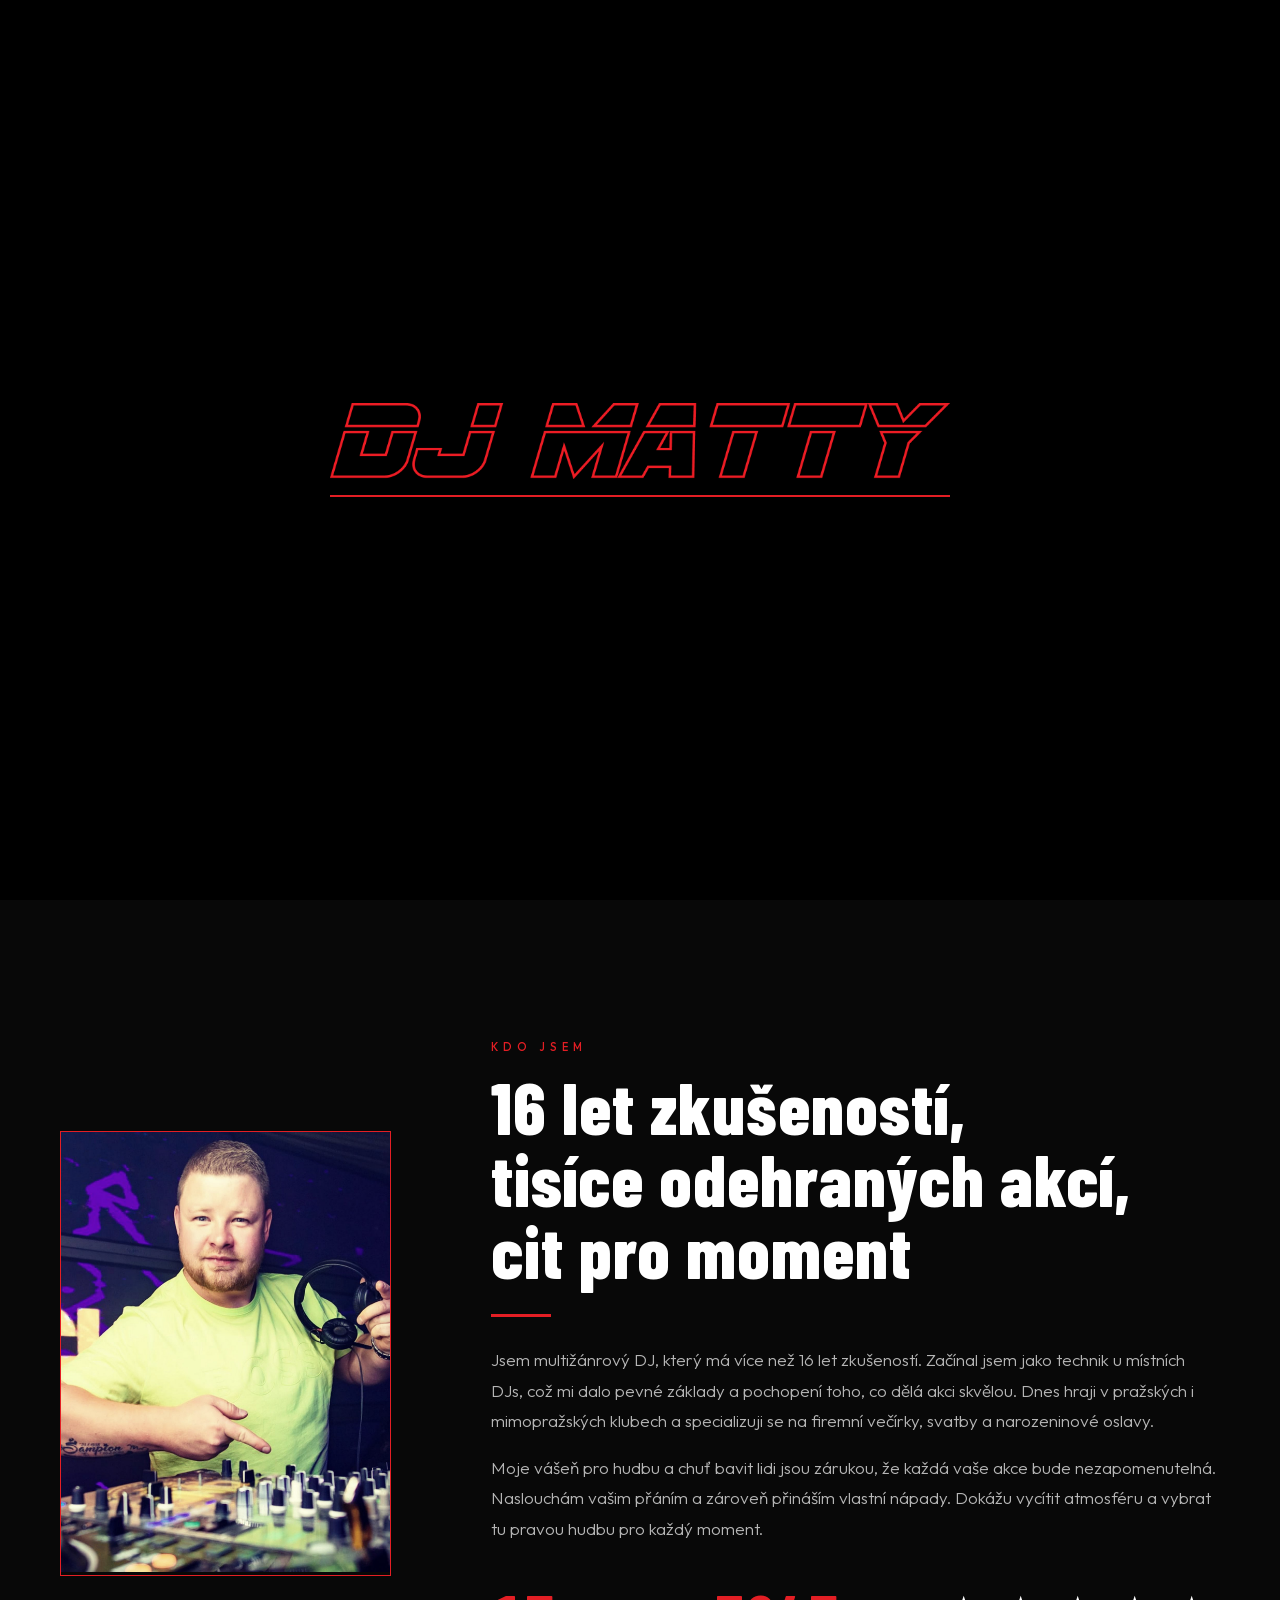
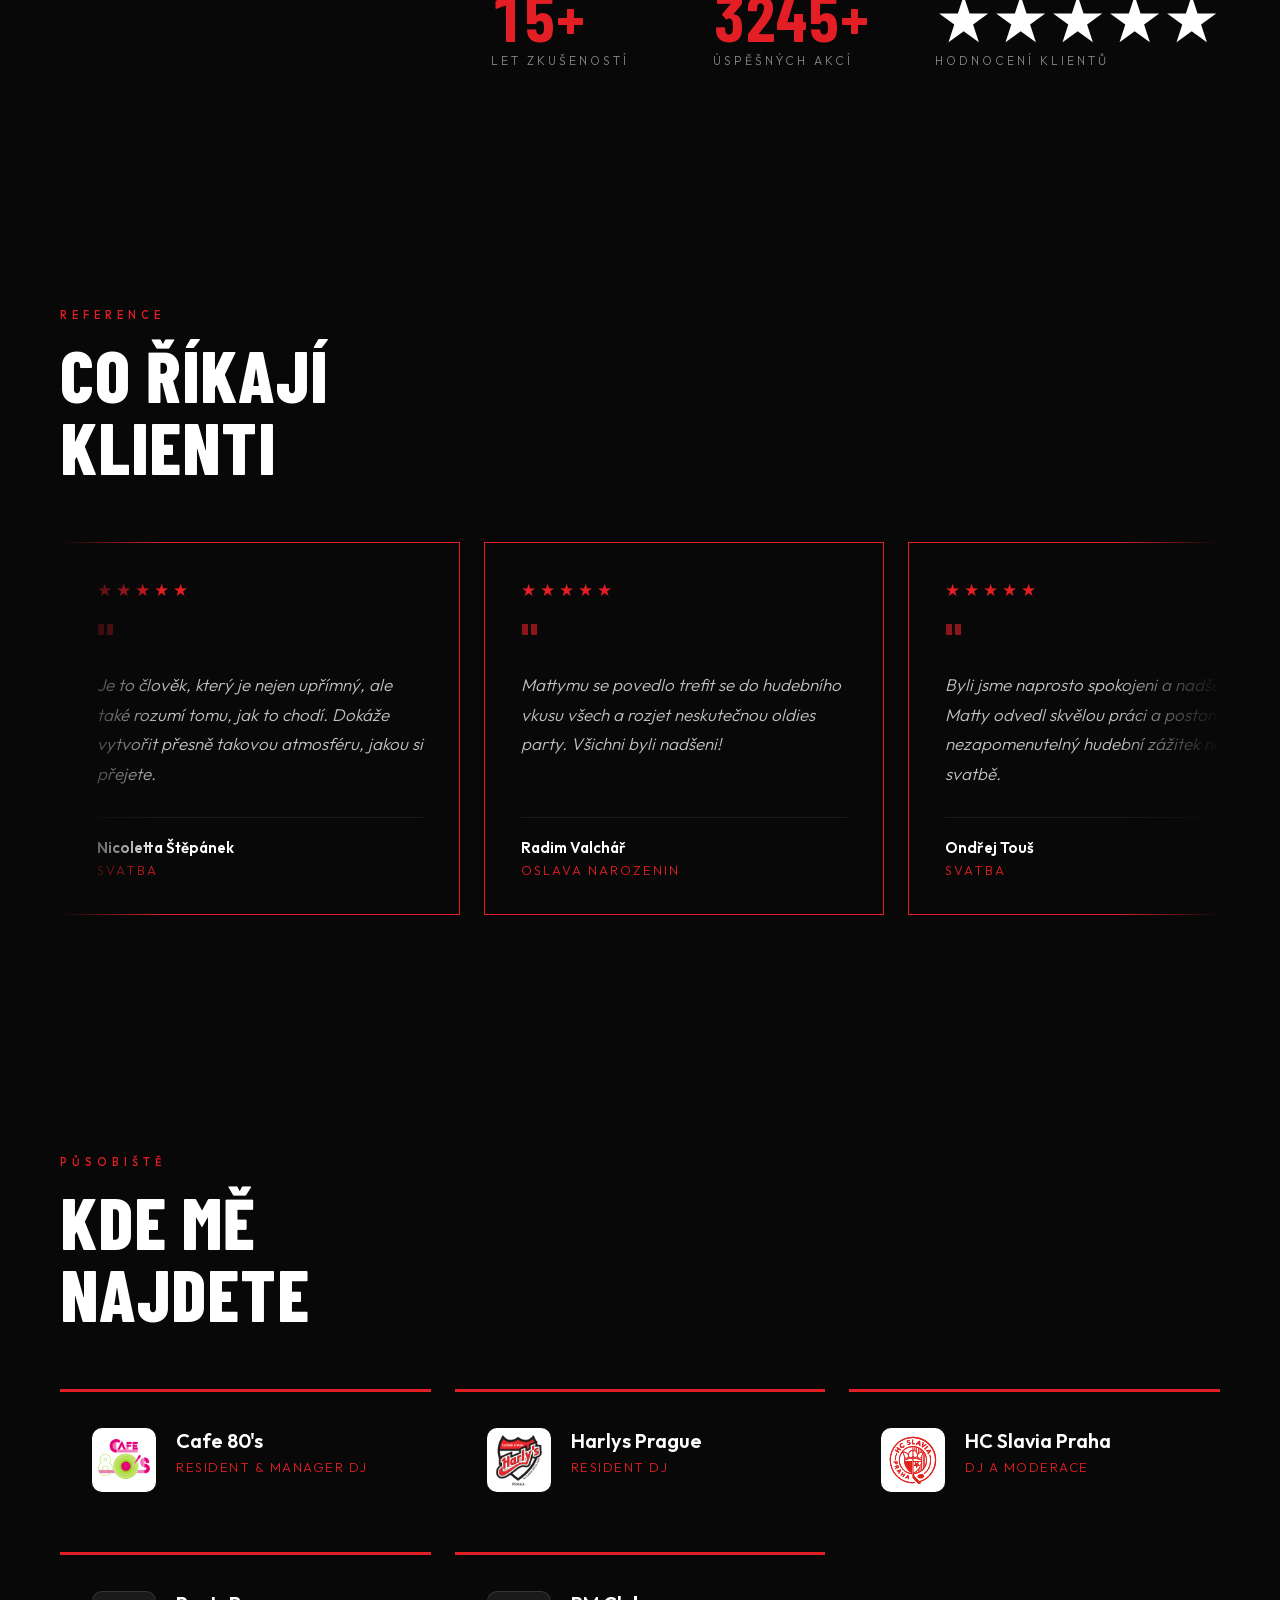
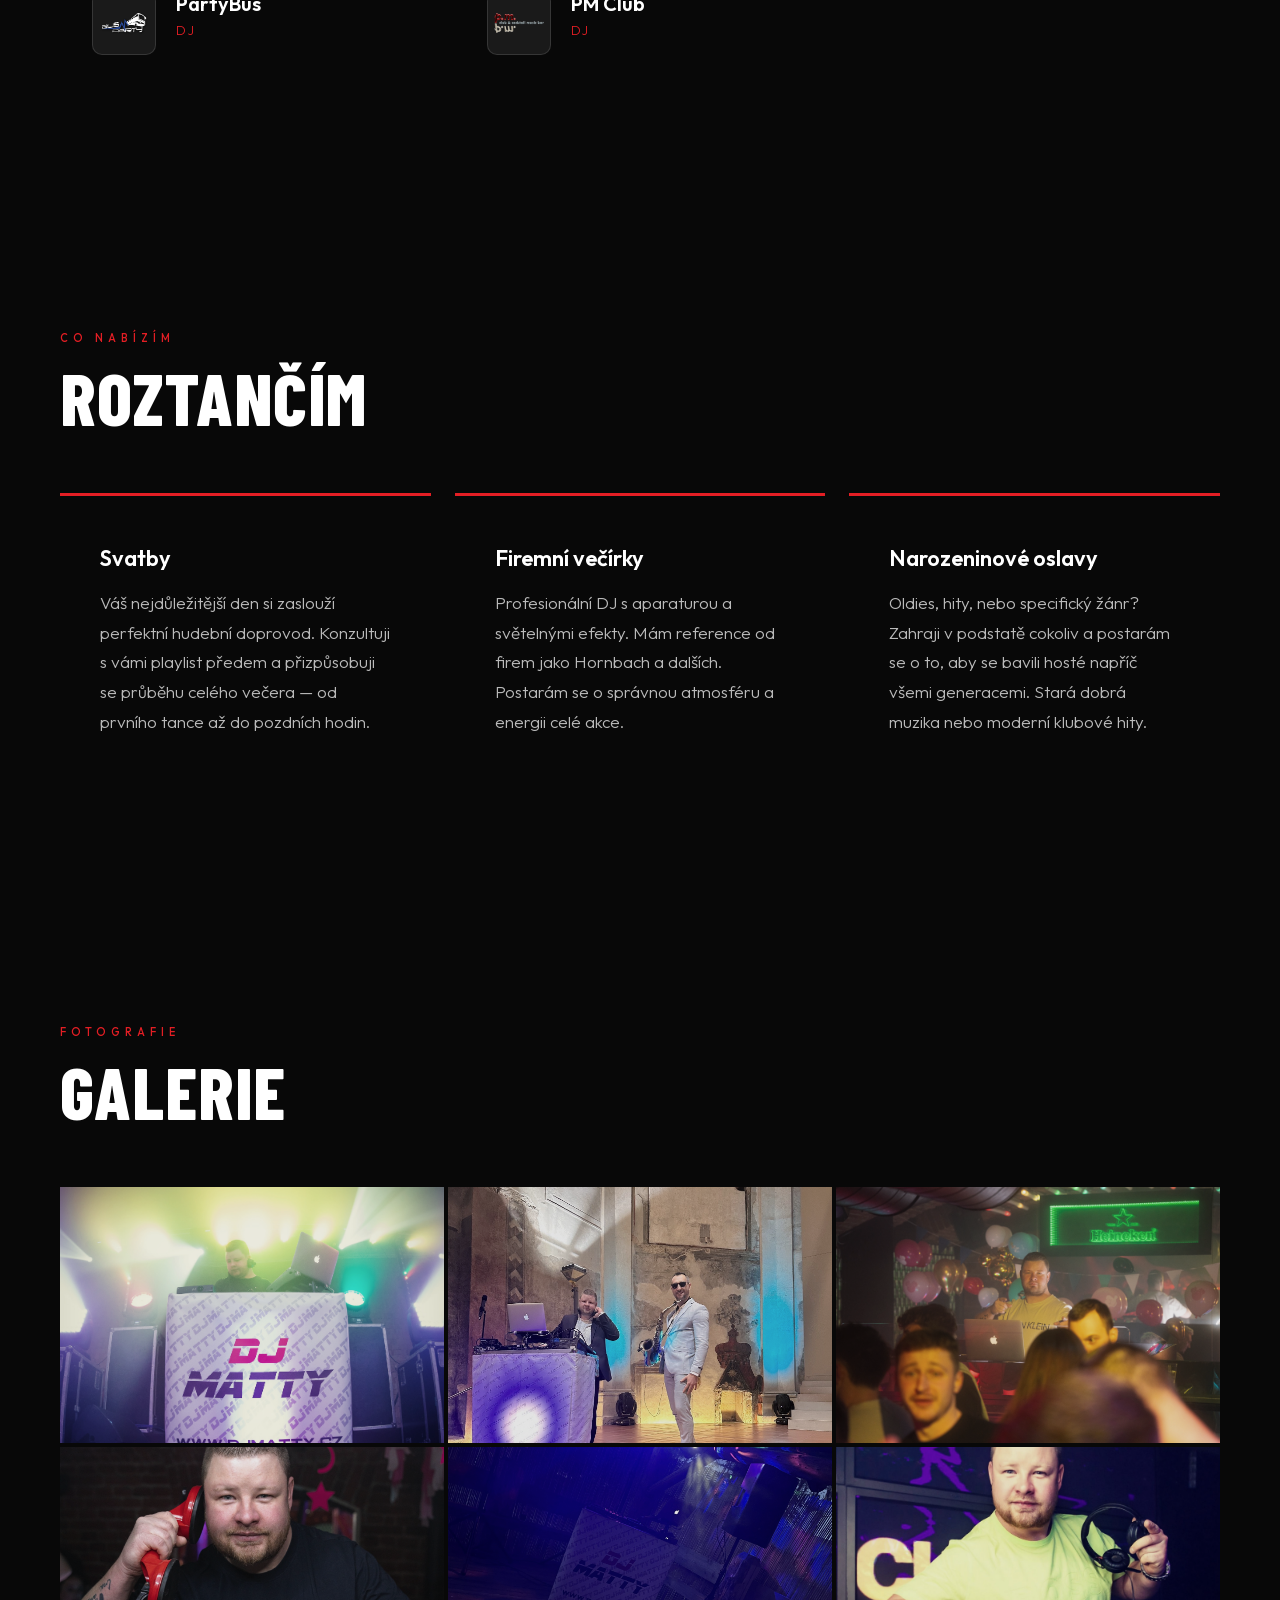
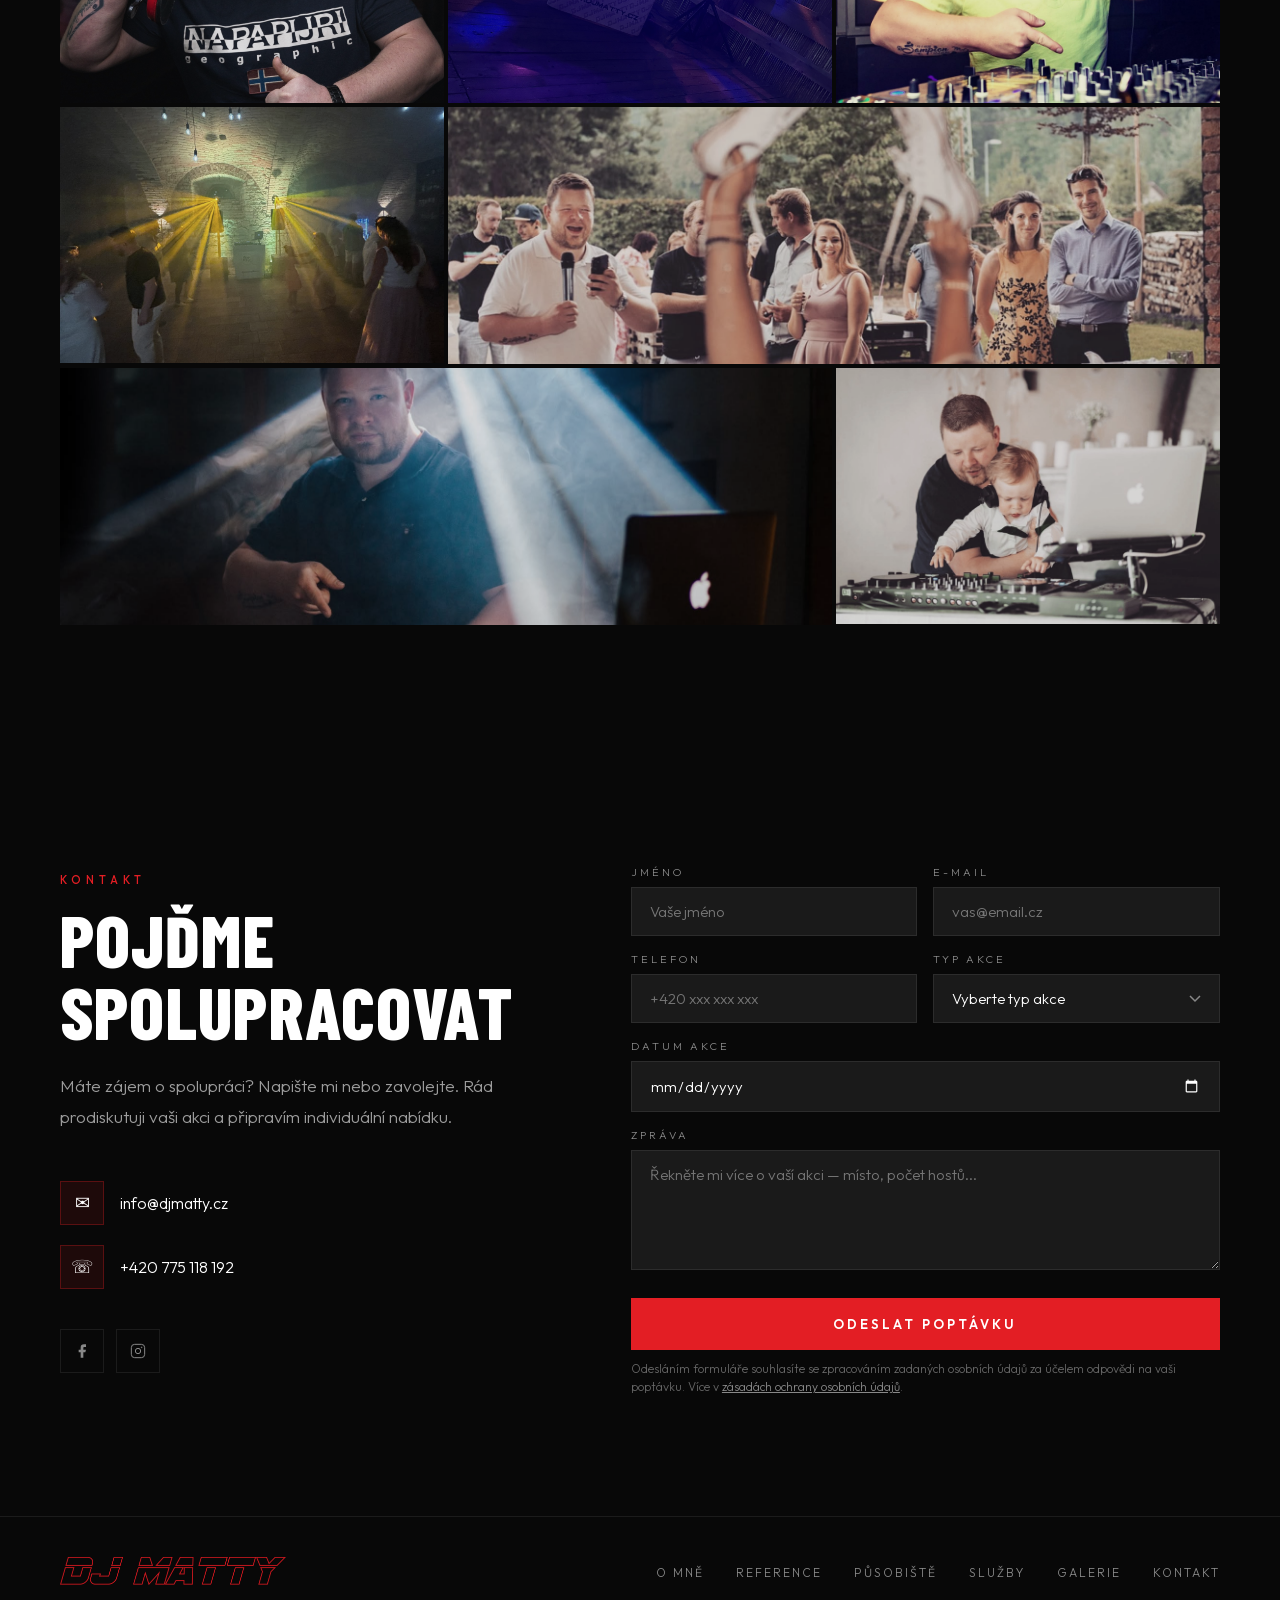
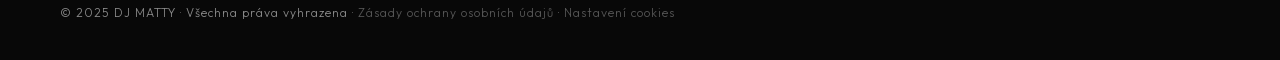
==== commit 89af9838: "Add prev/next navigation to gallery lightbox (arrows, keys, swipe) Co-Authored-By: Claude Sonnet 5.5" ====
--- a/index.html
+++ b/index.html
@@ -76,7 +76,7 @@
   <link rel="icon" type="image/png" sizes="16x16" href="images/favicon-16.png" />
   <link rel="apple-touch-icon" sizes="180x180" href="images/apple-touch-icon.png" />
   <meta name="theme-color" content="#080808" />
-  <link rel="stylesheet" href="css/style.css?v=33" />
+  <link rel="stylesheet" href="css/style.css?v=34" />
   <link rel="stylesheet" href="https://cdn.jsdelivr.net/npm/flatpickr/dist/flatpickr.min.css" />
 </head>
 <body>
@@ -444,7 +444,9 @@
 <!-- Lightbox -->
 <div id="lightbox">
   <span id="lightbox-close" onclick="closeLightbox()">✕</span>
+  <button id="lightbox-prev" class="lightbox-nav" onclick="stepLightbox(-1)" aria-label="Předchozí fotka">&#8249;</button>
   <img id="lightbox-img" src="" alt="" />
+  <button id="lightbox-next" class="lightbox-nav" onclick="stepLightbox(1)" aria-label="Další fotka">&#8250;</button>
 </div>
 
 <!-- ─── KONTAKT ─── -->
@@ -561,6 +563,6 @@
 
 <script src="https://cdn.jsdelivr.net/npm/flatpickr"></script>
 <script src="https://cdn.jsdelivr.net/npm/flatpickr/dist/l10n/cs.js"></script>
-<script src="js/main.js?v=14"></script>
+<script src="js/main.js?v=15"></script>
 </body>
 </html>
--- a/css/style.css
+++ b/css/style.css
@@ -797,6 +797,32 @@
 
 #lightbox-close:hover { opacity: 1; }
 
+/* Šipky předchozí/další; na mobilu menší a blíž k okraji (navíc funguje swipe). */
+.lightbox-nav {
+  position: absolute;
+  top: 50%;
+  transform: translateY(-50%);
+  background: none;
+  border: none;
+  color: var(--white);
+  font-size: 64px;
+  line-height: 1;
+  padding: 16px 24px;
+  cursor: pointer;
+  opacity: 0.7;
+  transition: opacity 0.3s, color 0.3s;
+}
+
+.lightbox-nav:hover { opacity: 1; color: var(--red); }
+#lightbox-prev { left: 8px; }
+#lightbox-next { right: 8px; }
+
+@media (max-width: 768px) {
+  .lightbox-nav { font-size: 44px; padding: 12px; }
+  #lightbox-prev { left: 0; }
+  #lightbox-next { right: 0; }
+}
+
 /* ─── VENUES ─── */
 /* 3 sloupce na desktopu → 2 na tabletu → 1 na mobilu.
    Dlaždice jsou buď <a> (odkaz na klub) nebo <div> (bez odkazu).
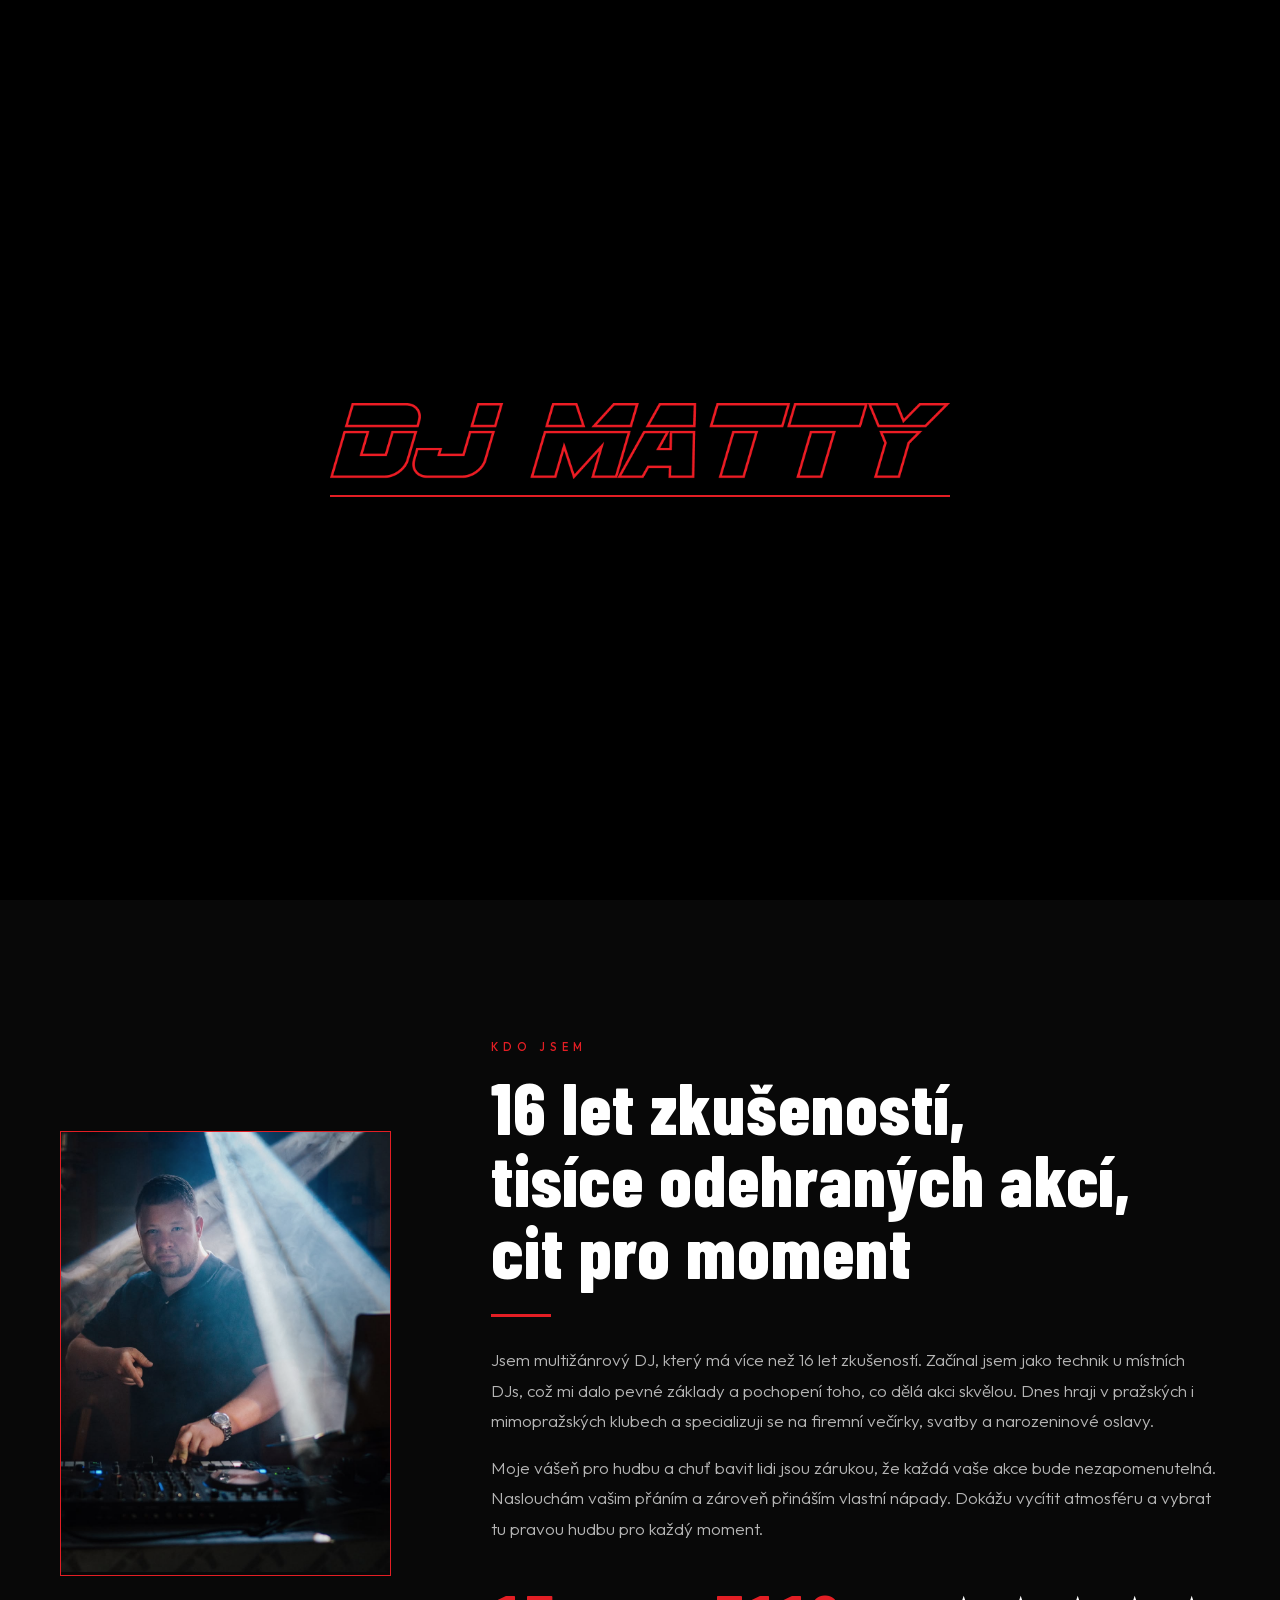
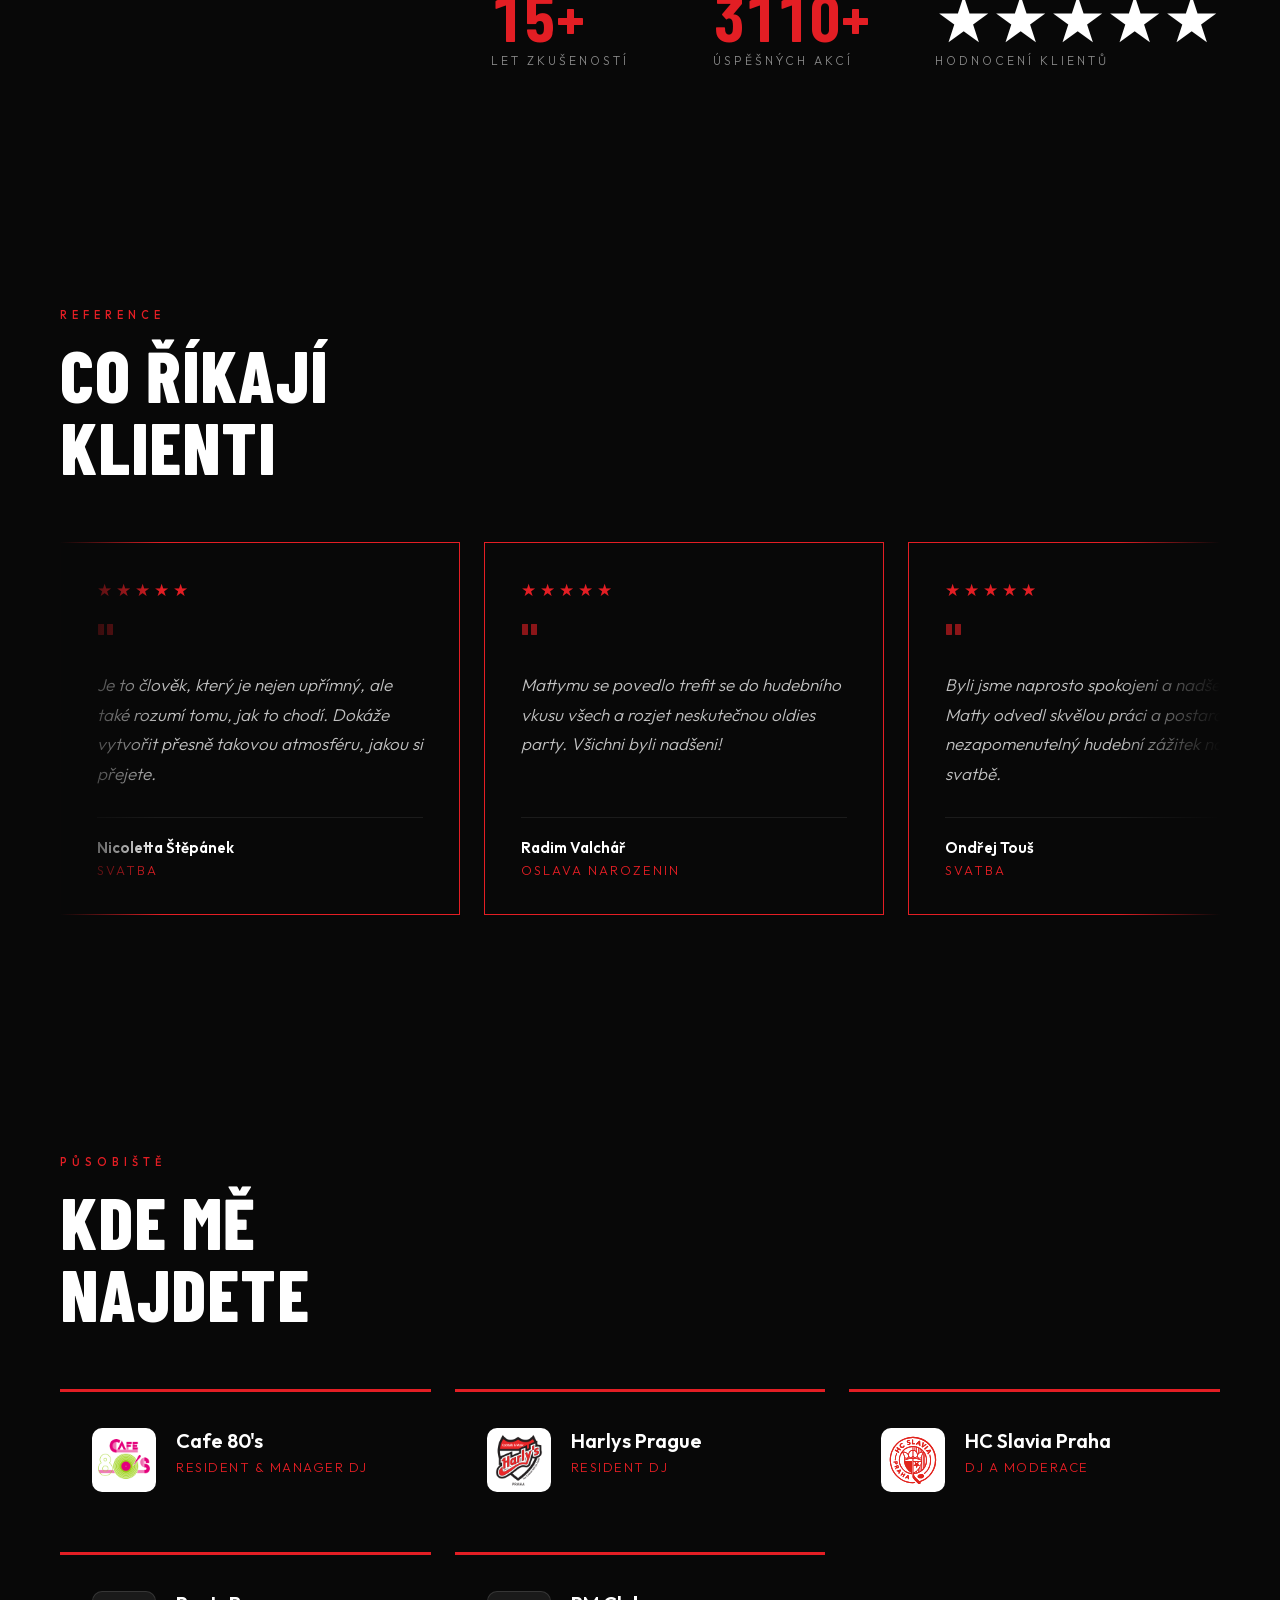
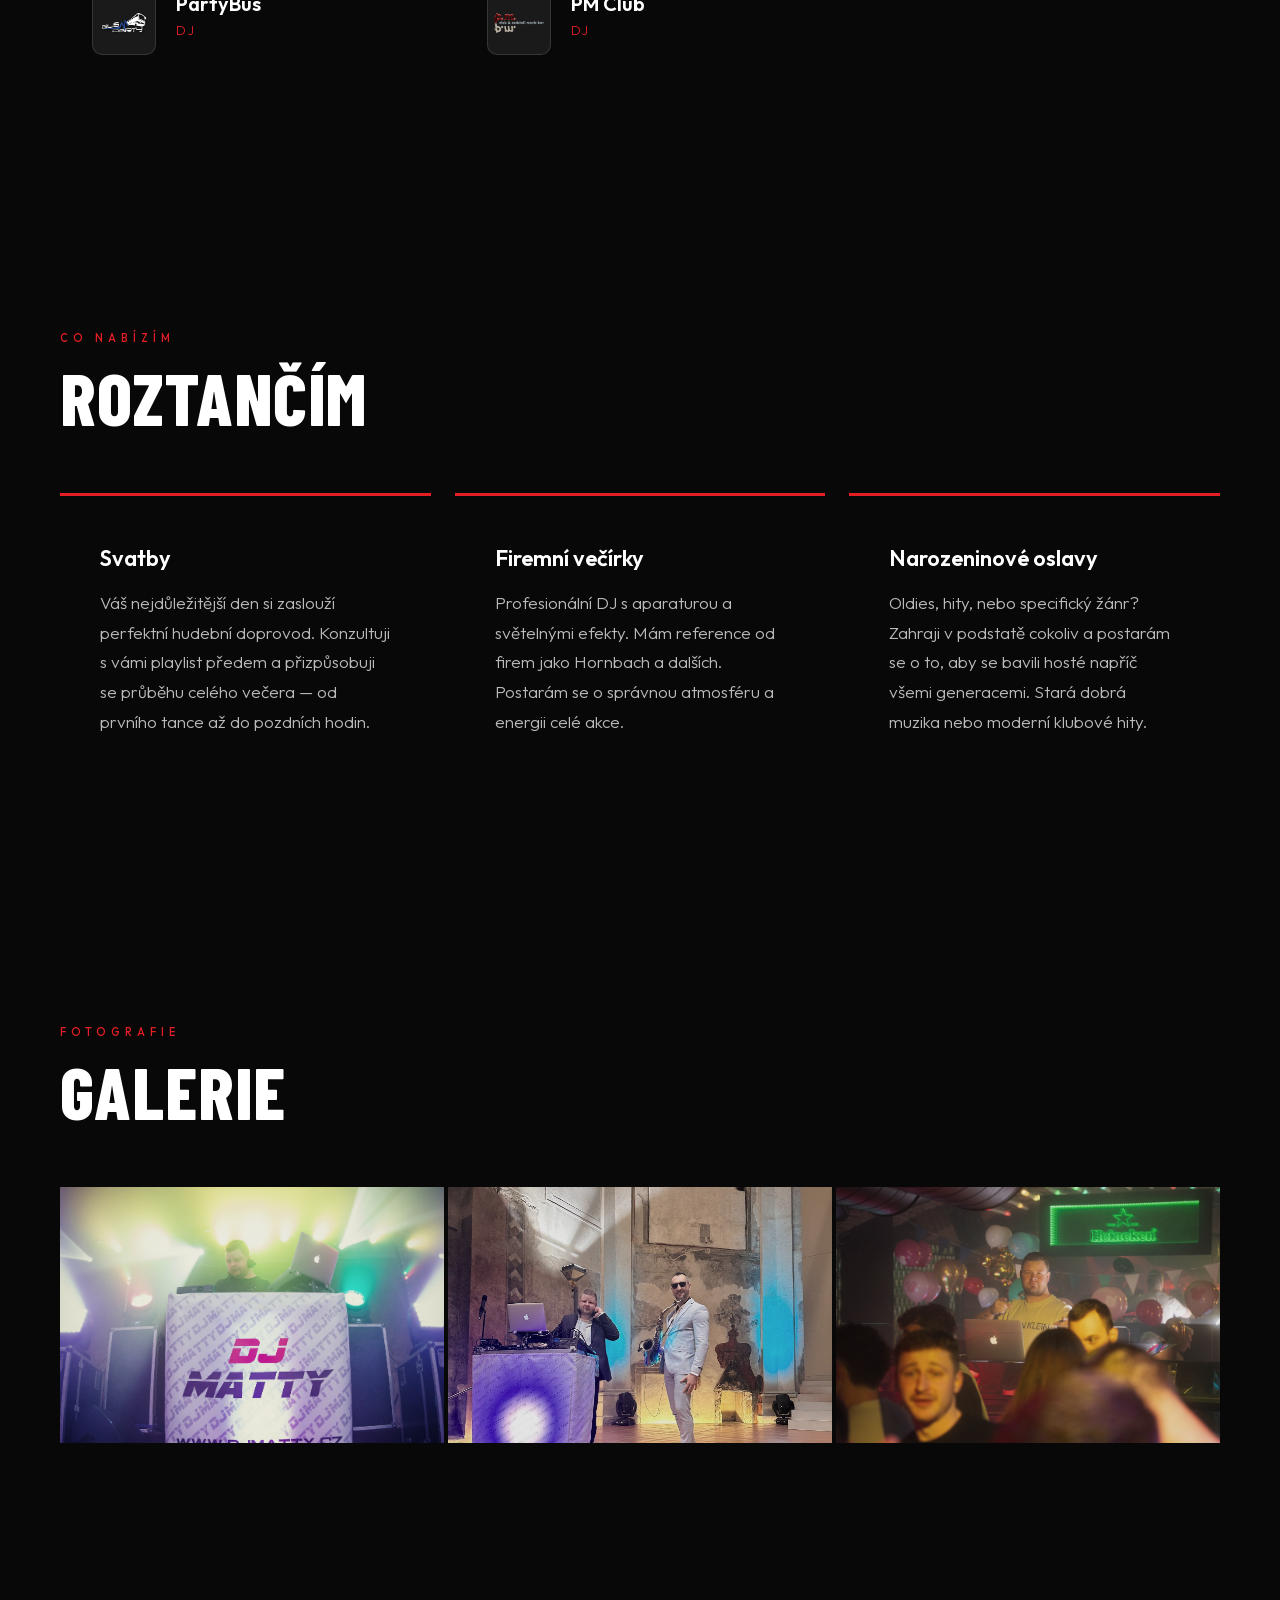
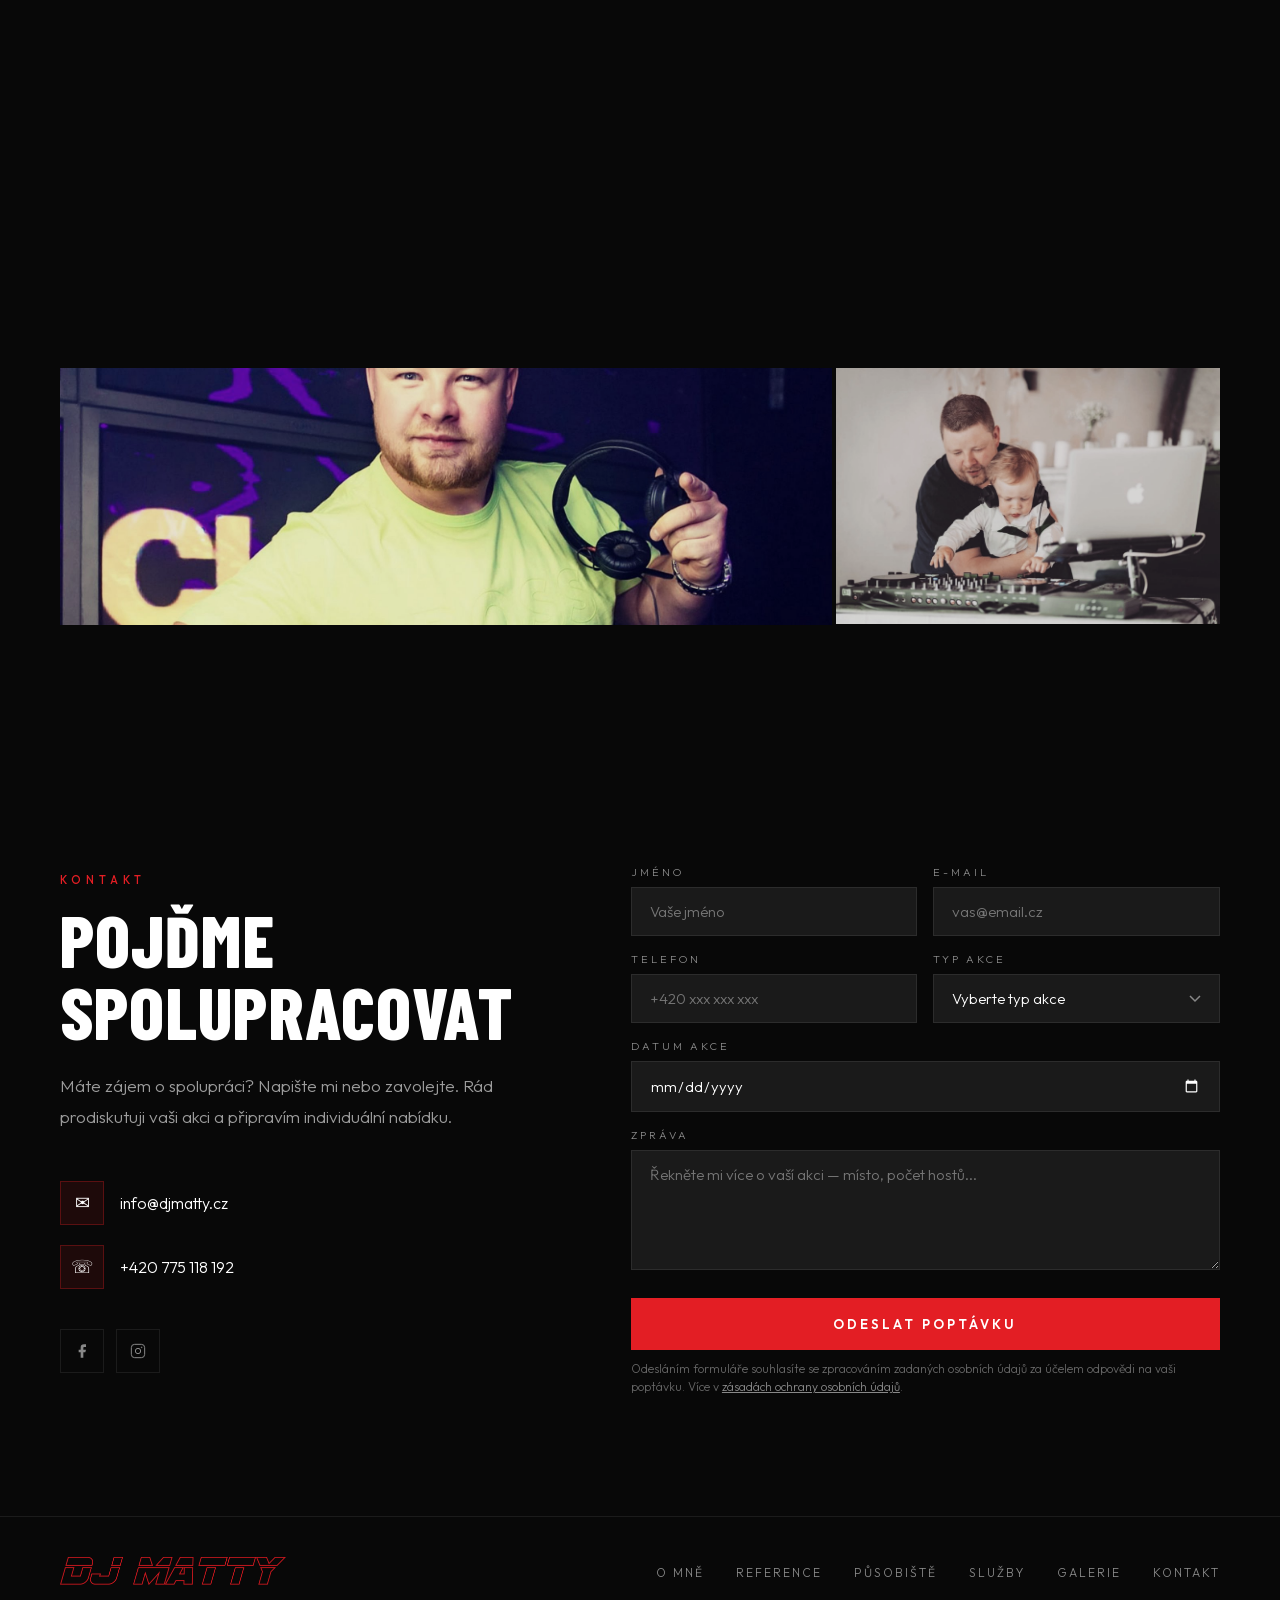
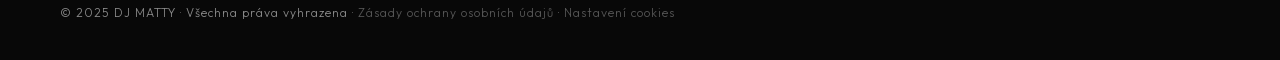
==== commit ab2d0a34: "Swap about-section photo with gallery blue-light portrait Co-Authored-By: Claude Sonnet 5.5 <noreply" ====
--- a/index.html
+++ b/index.html
@@ -76,7 +76,7 @@
   <link rel="icon" type="image/png" sizes="16x16" href="images/favicon-16.png" />
   <link rel="apple-touch-icon" sizes="180x180" href="images/apple-touch-icon.png" />
   <meta name="theme-color" content="#080808" />
-  <link rel="stylesheet" href="css/style.css?v=34" />
+  <link rel="stylesheet" href="css/style.css?v=35" />
   <link rel="stylesheet" href="https://cdn.jsdelivr.net/npm/flatpickr/dist/flatpickr.min.css" />
 </head>
 <body>
@@ -138,7 +138,7 @@
     <div class="about-photo-wrap">
       <img
         class="about-photo"
-        src="images/gallery_06_portret.jpg"
+        src="images/gallery_06_portret-modre-svetlo.jpg"
         alt="DJ MATTY"
         loading="lazy"
       />
@@ -407,8 +407,8 @@
           <svg viewBox="0 0 24 24"><path d="M15 3h6v6M9 21H3v-6M21 3l-7 7M3 21l7-7"/></svg>
         </div>
       </div>
-      <div class="g-item reveal" style="transition-delay:0.3s" onclick="openLightbox('images/gallery_06_portret.jpg')">
-        <img src="images/gallery_06_portret.jpg" alt="Portrét DJ MATTY" loading="lazy" />
+      <div class="g-item reveal" style="transition-delay:0.3s" onclick="openLightbox('images/gallery_06_portret-modre-svetlo.jpg')">
+        <img src="images/gallery_06_portret-modre-svetlo.jpg" alt="DJ MATTY za mixpultem v modrém světelném paprsku" loading="lazy" />
         <div class="g-overlay">
           <svg viewBox="0 0 24 24"><path d="M15 3h6v6M9 21H3v-6M21 3l-7 7M3 21l7-7"/></svg>
         </div>
@@ -425,8 +425,8 @@
           <svg viewBox="0 0 24 24"><path d="M15 3h6v6M9 21H3v-6M21 3l-7 7M3 21l7-7"/></svg>
         </div>
       </div>
-      <div class="g-item g-wide reveal" style="transition-delay:0.45s" onclick="openLightbox('images/gallery_09_portret-modre-svetlo.jpg')">
-        <img src="images/gallery_09_portret-modre-svetlo.jpg" alt="DJ MATTY za mixpultem v modrém světelném paprsku" loading="lazy" />
+      <div class="g-item g-wide reveal" style="transition-delay:0.45s" onclick="openLightbox('images/gallery_09_portret.jpg')">
+        <img src="images/gallery_09_portret.jpg" alt="Portrét DJ MATTY" loading="lazy" />
         <div class="g-overlay">
           <svg viewBox="0 0 24 24"><path d="M15 3h6v6M9 21H3v-6M21 3l-7 7M3 21l7-7"/></svg>
         </div>
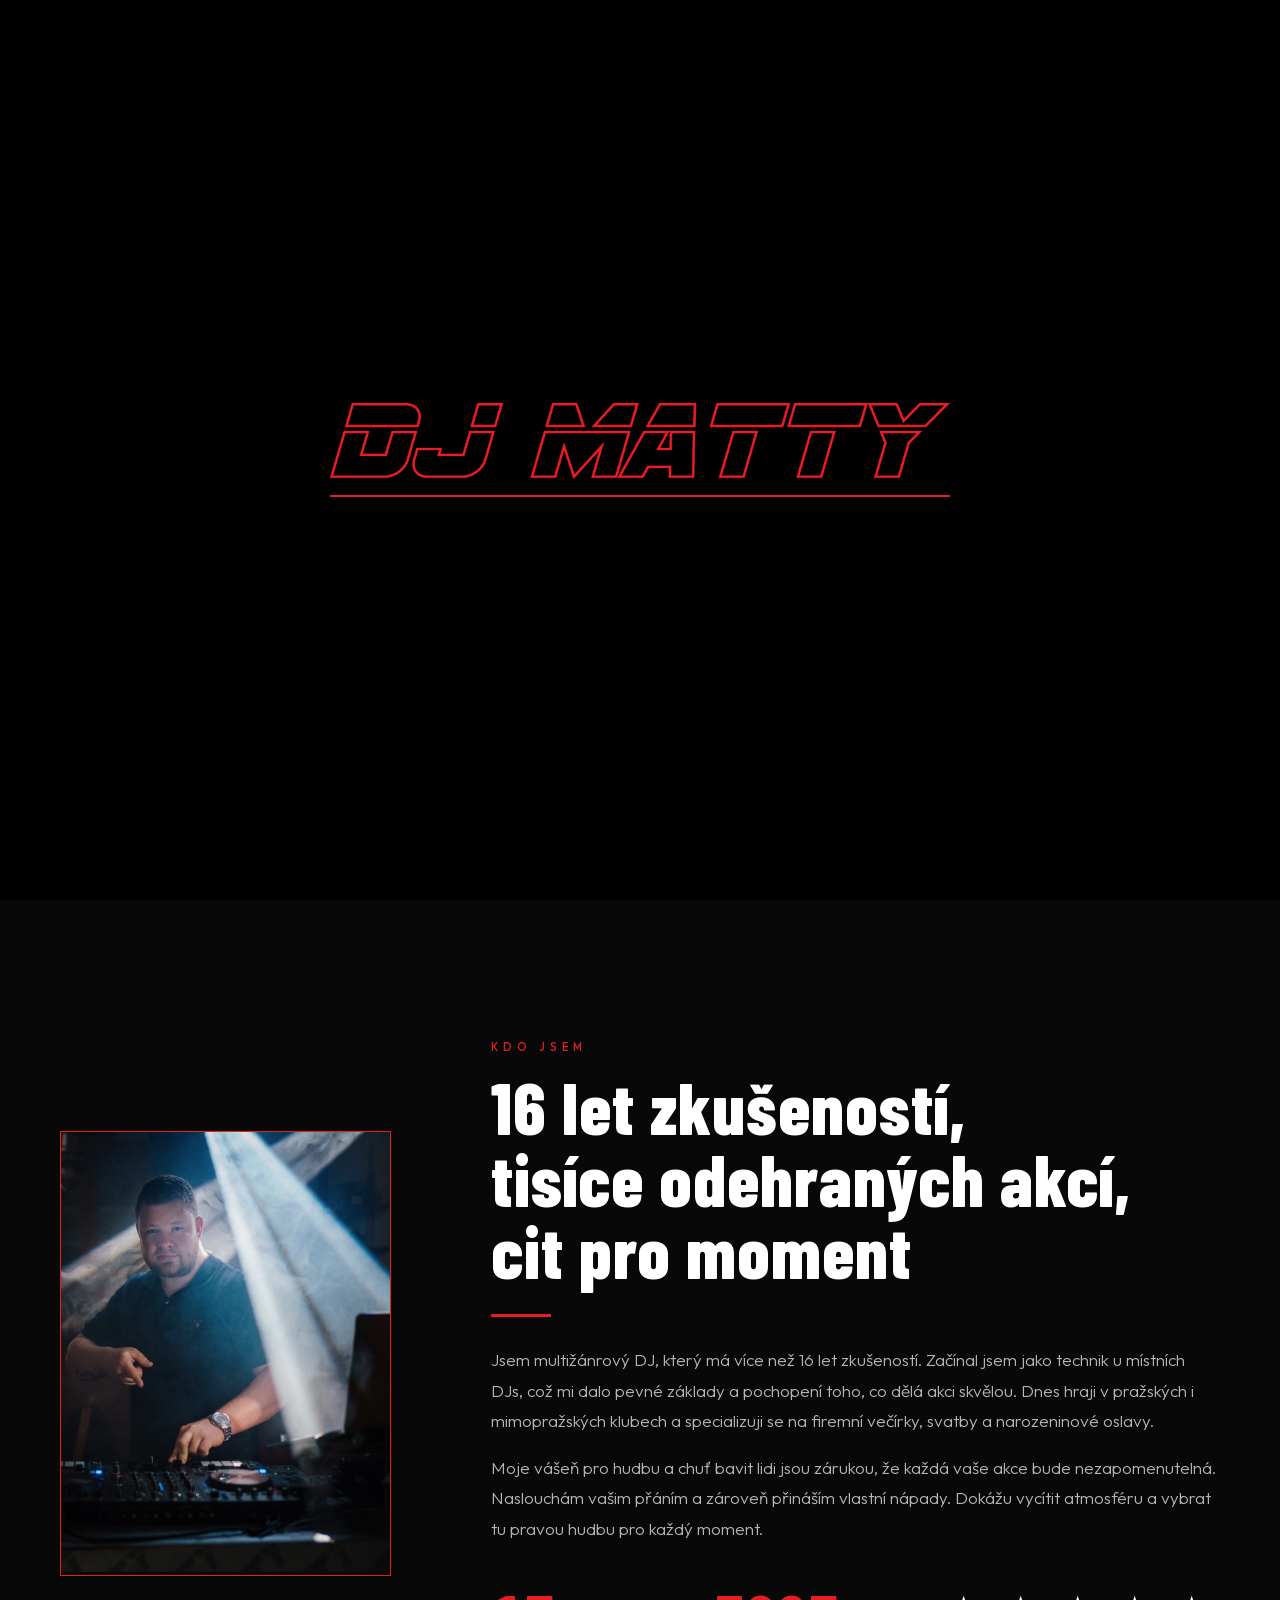
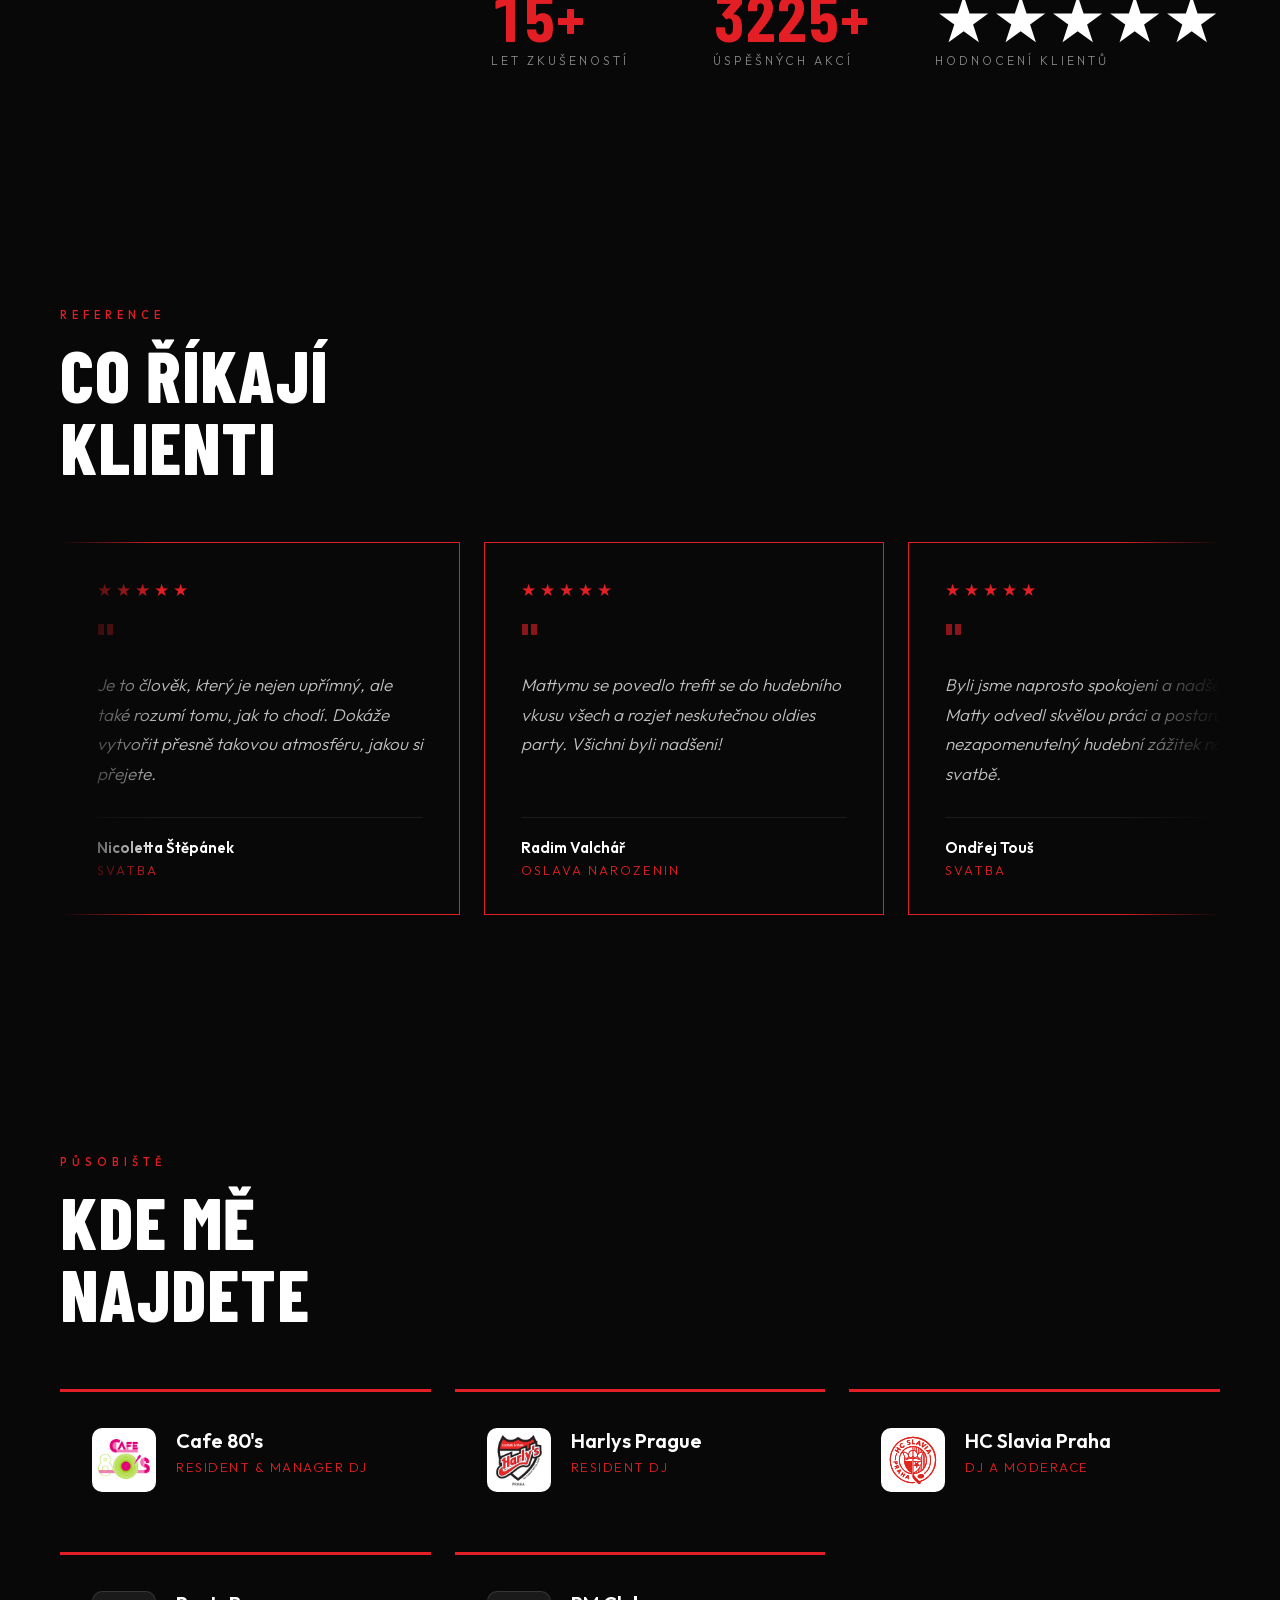
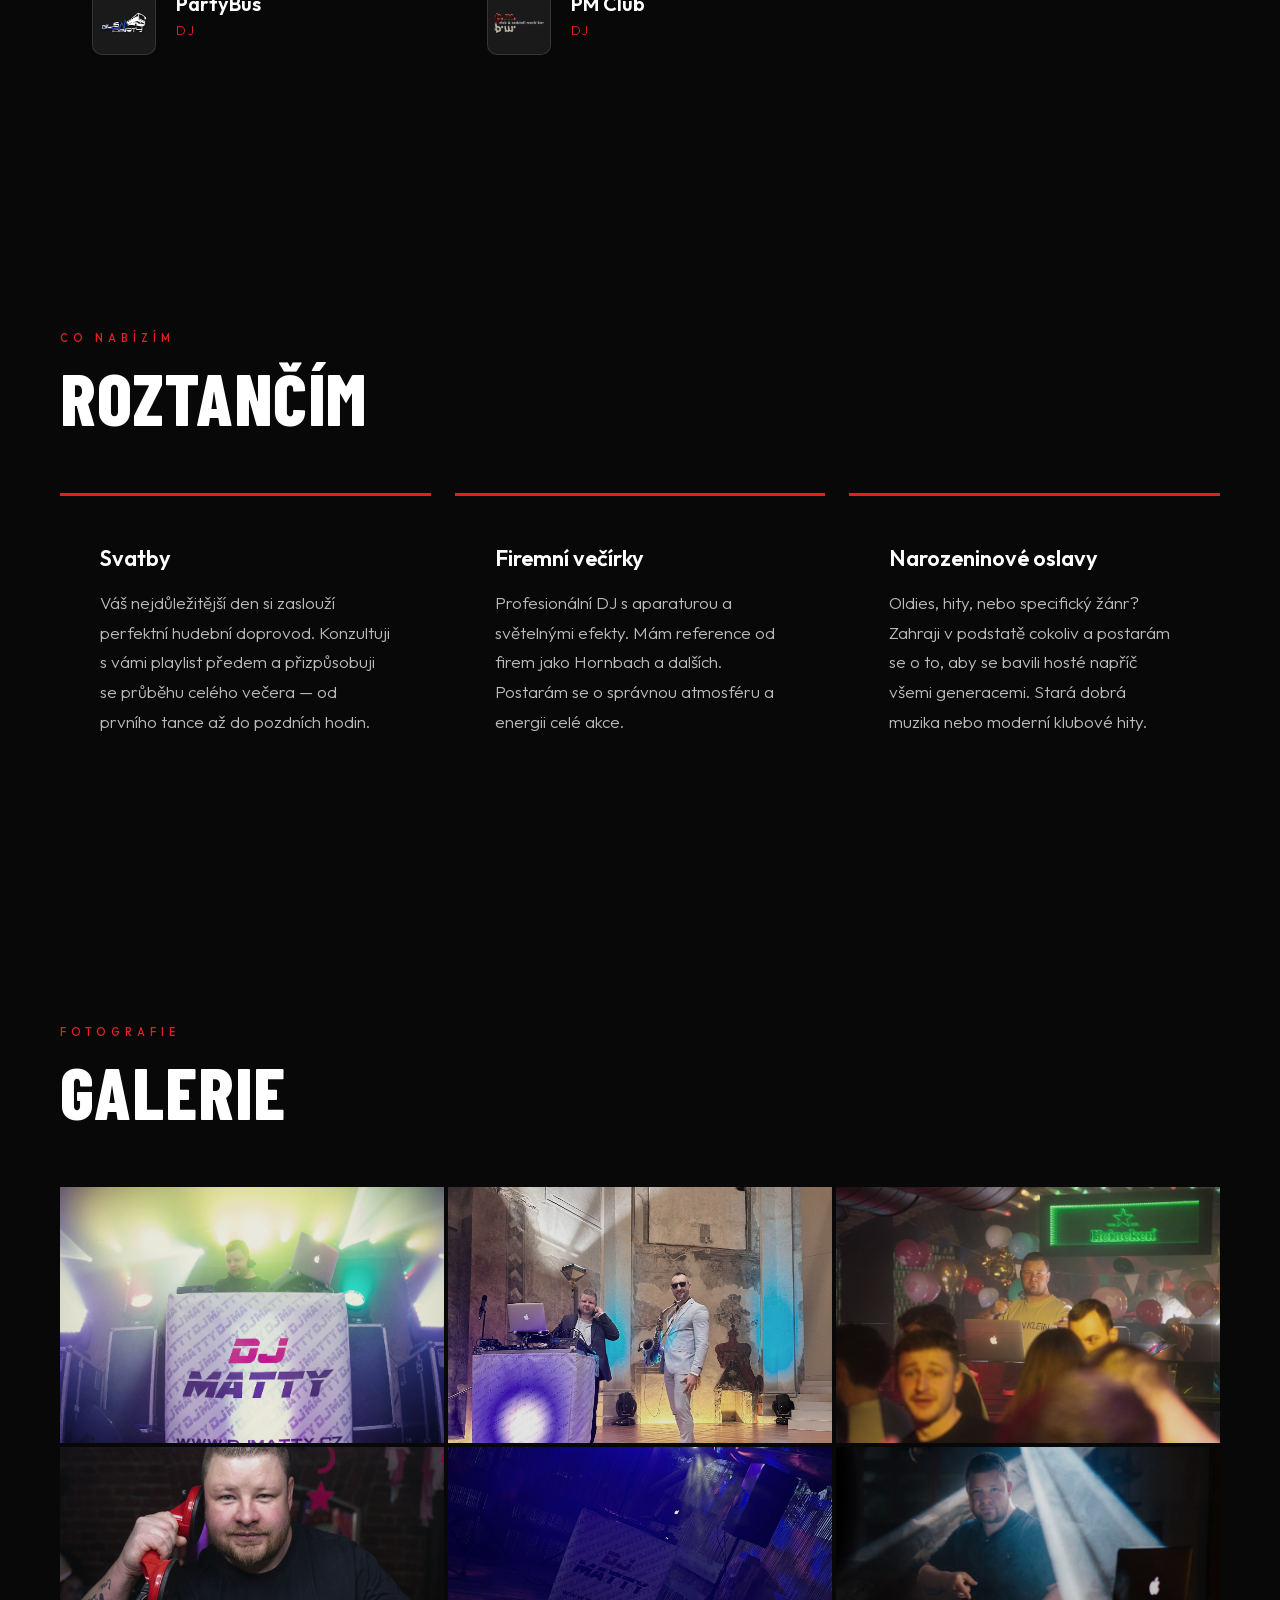
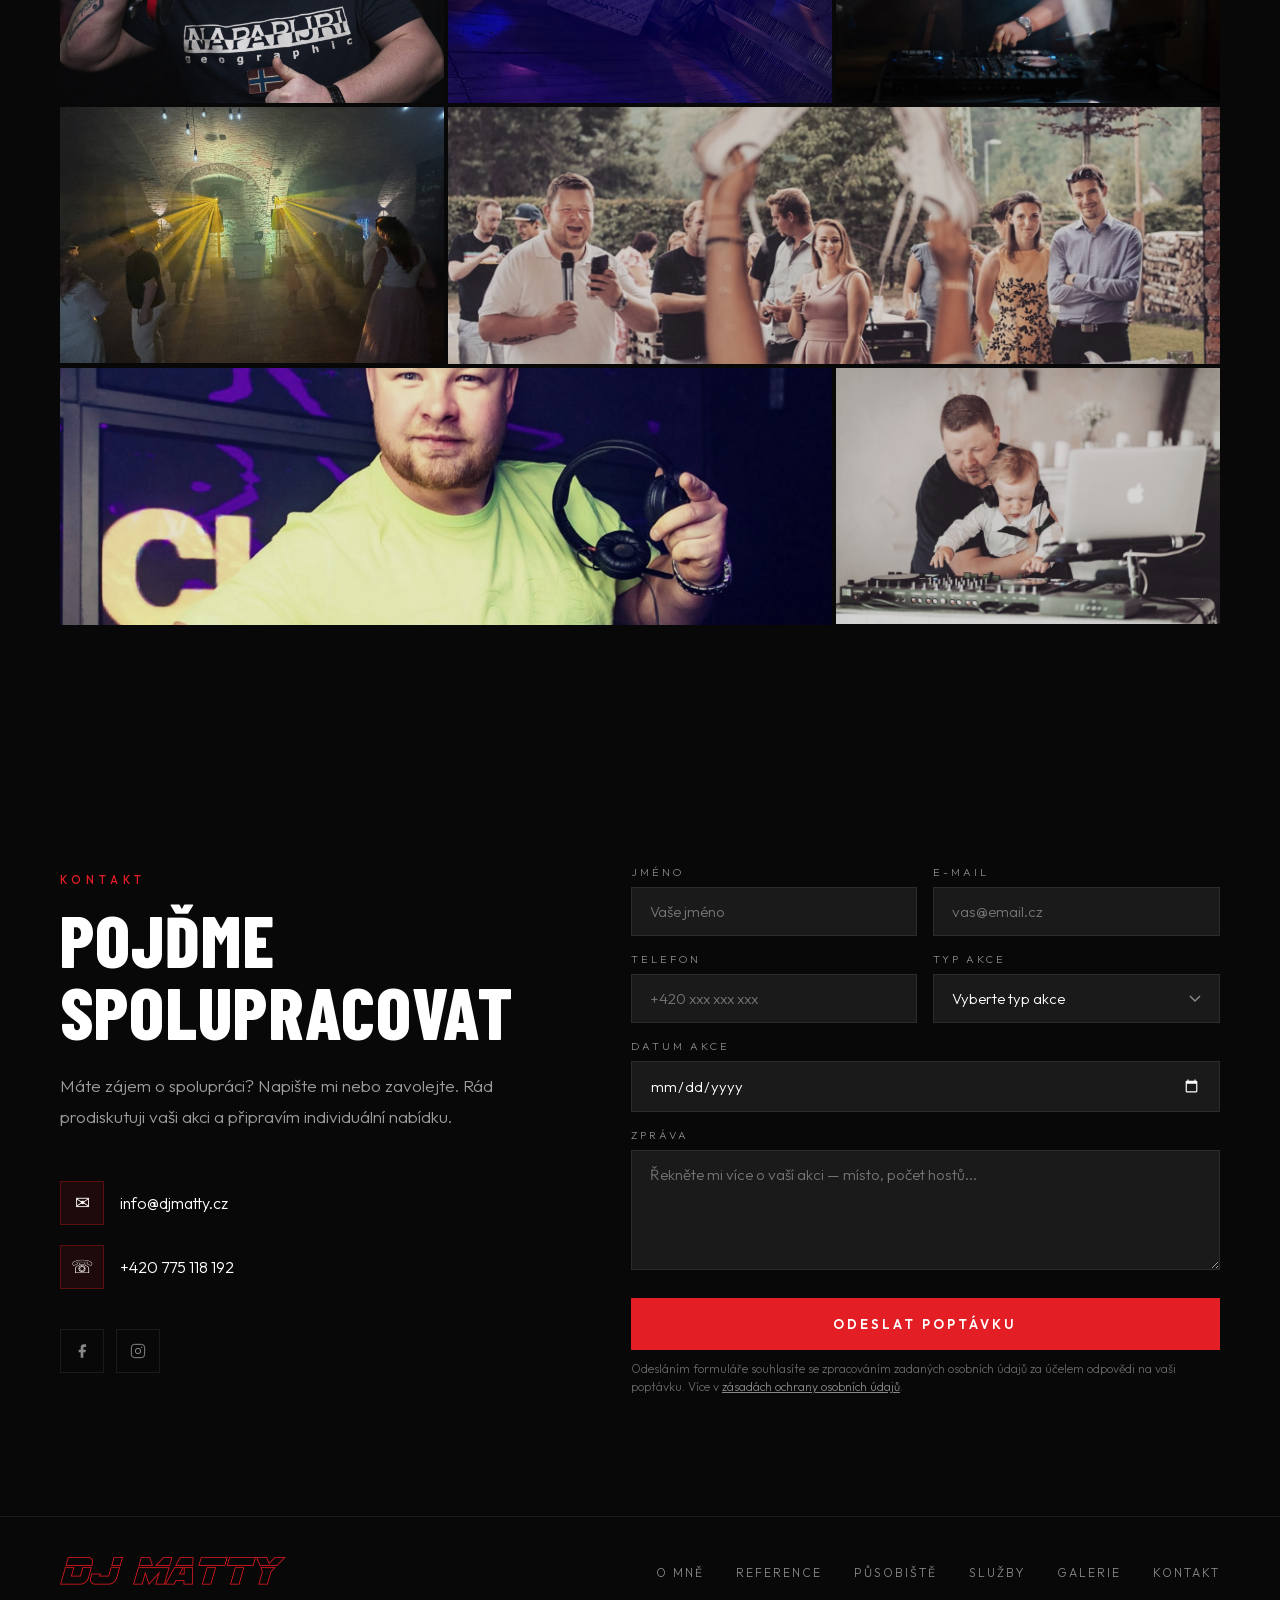
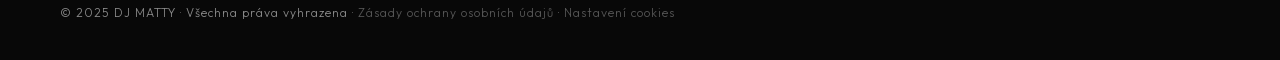
==== commit eedfd42e: "Tighten mobile section spacing (80px -> 48px vertical padding) Co-Authored-By: Claude Sonnet 5.5 <no" ====
--- a/index.html
+++ b/index.html
@@ -76,7 +76,7 @@
   <link rel="icon" type="image/png" sizes="16x16" href="images/favicon-16.png" />
   <link rel="apple-touch-icon" sizes="180x180" href="images/apple-touch-icon.png" />
   <meta name="theme-color" content="#080808" />
-  <link rel="stylesheet" href="css/style.css?v=35" />
+  <link rel="stylesheet" href="css/style.css?v=36" />
   <link rel="stylesheet" href="https://cdn.jsdelivr.net/npm/flatpickr/dist/flatpickr.min.css" />
 </head>
 <body>
--- a/css/style.css
+++ b/css/style.css
@@ -370,7 +370,7 @@
 section { padding: 120px 60px; }
 
 @media (max-width: 768px) {
-  section { padding: 80px 24px; }
+  section { padding: 48px 24px; }
 }
 
 @media (max-width: 480px) {
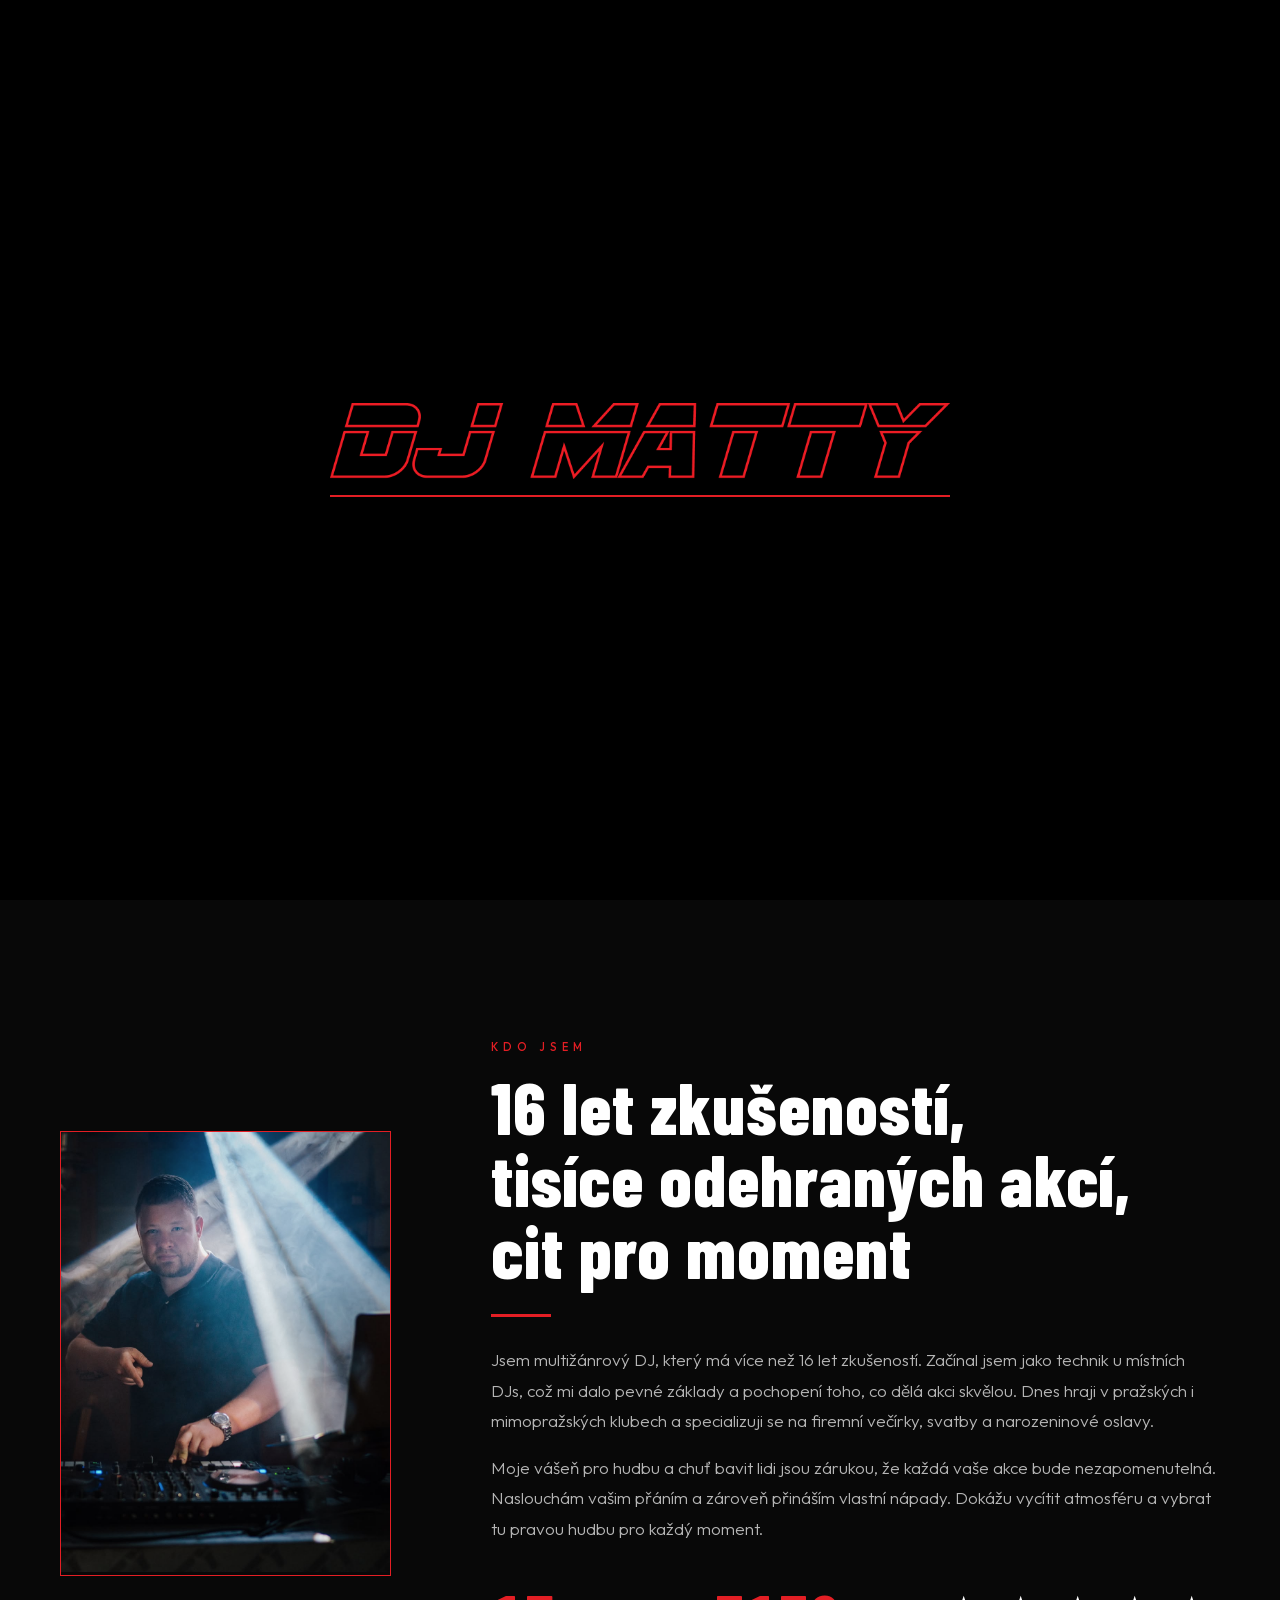
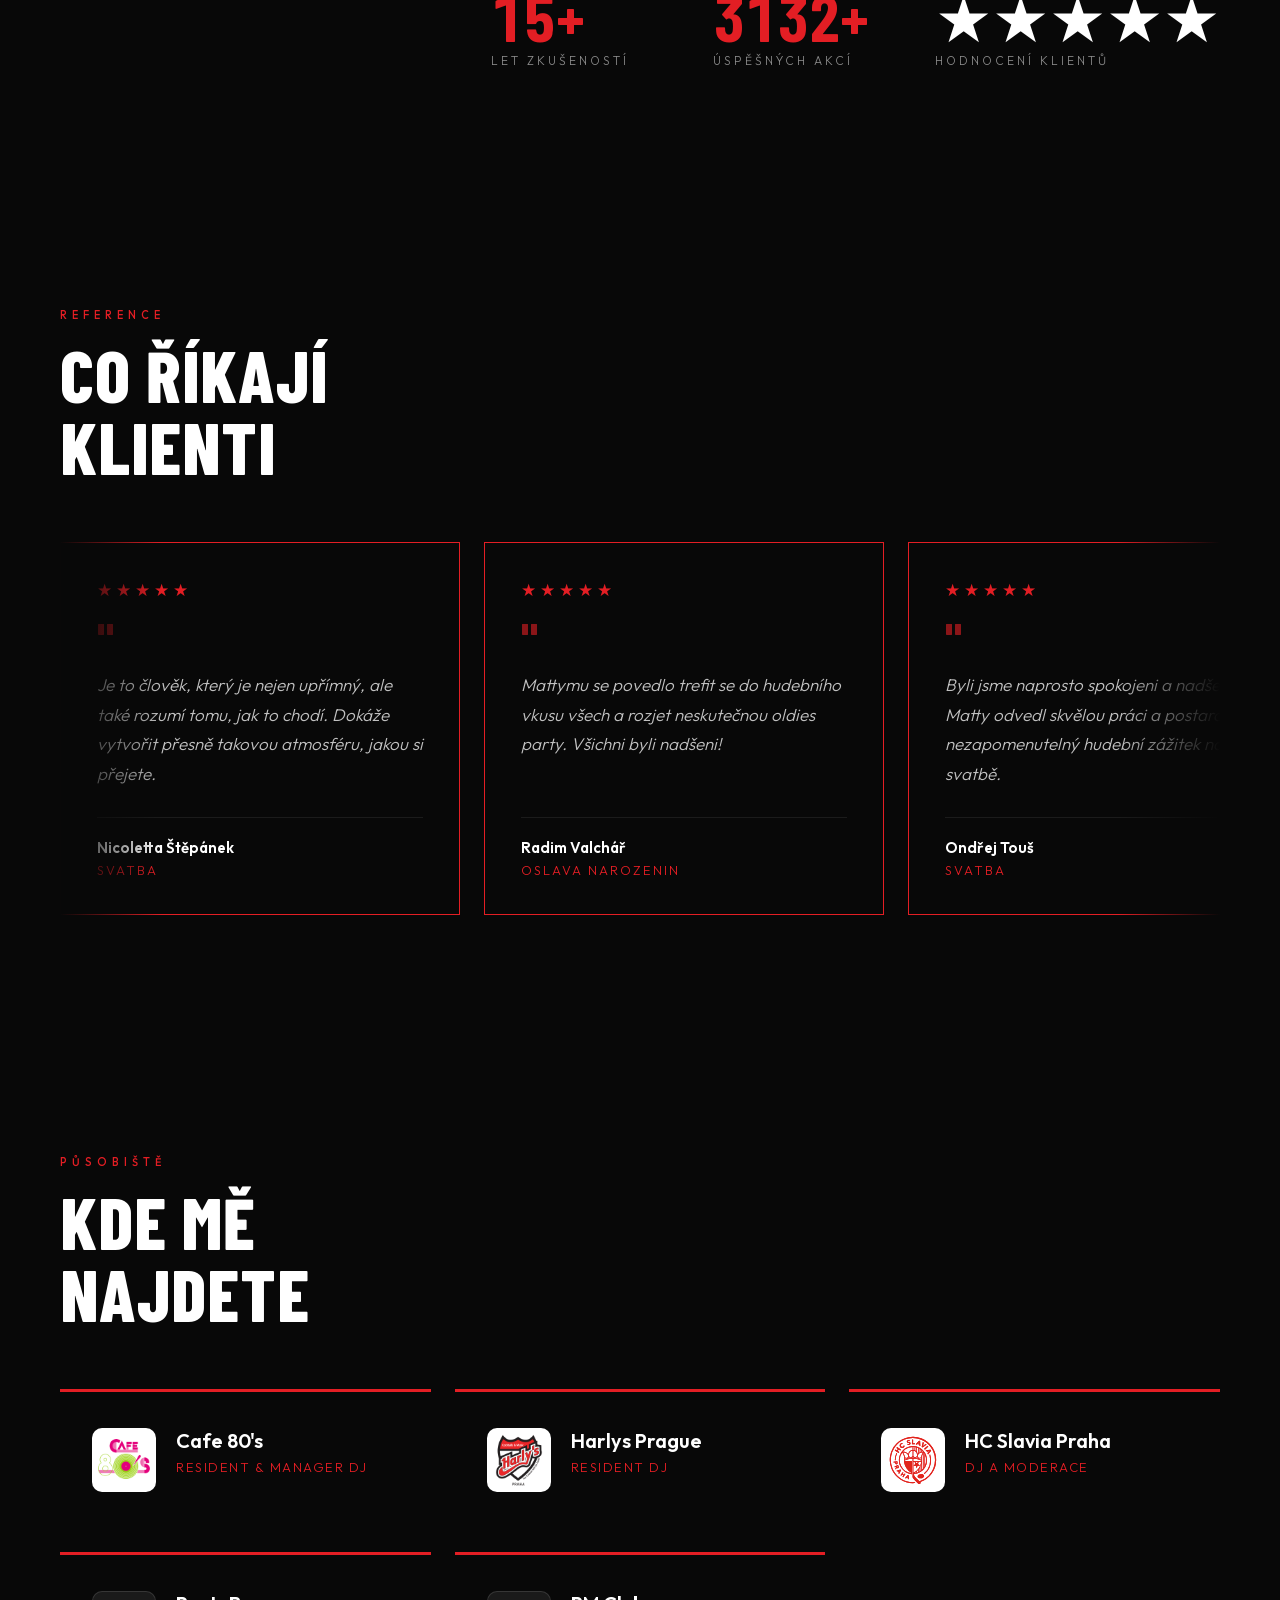
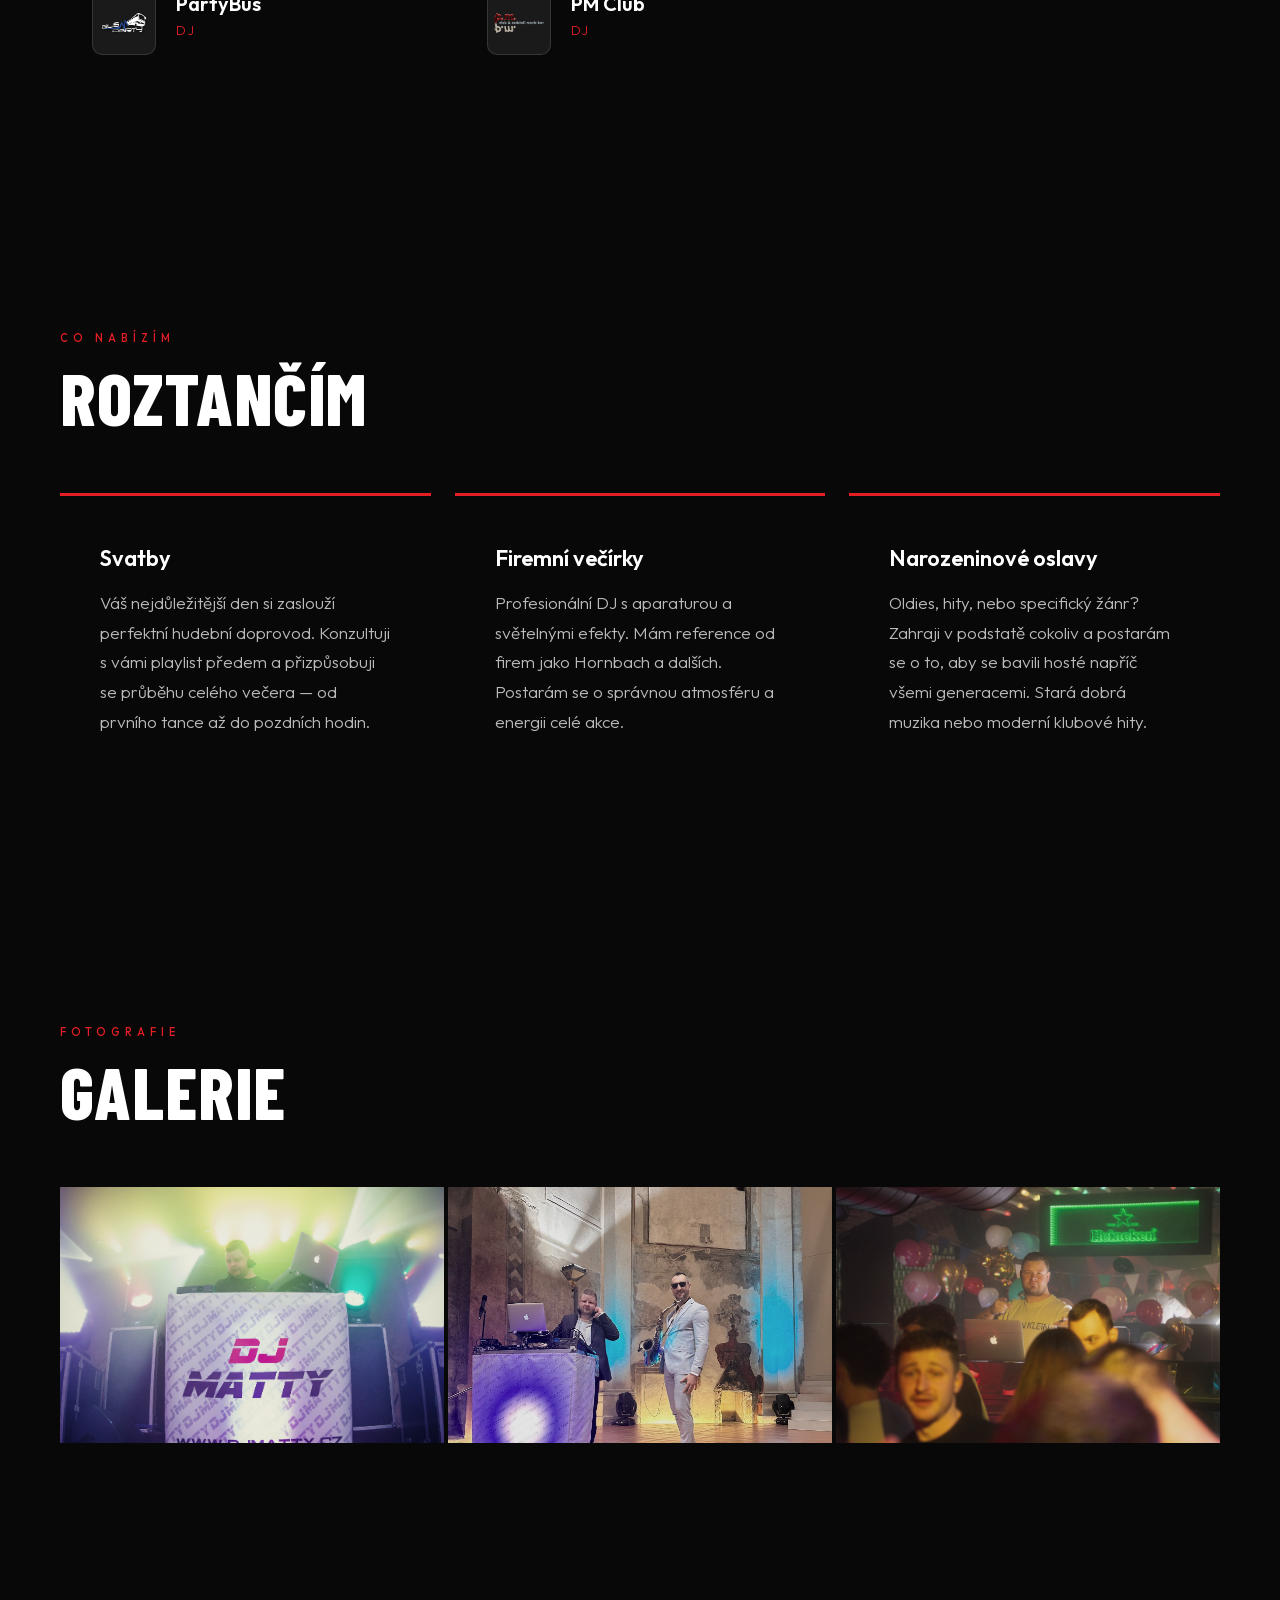
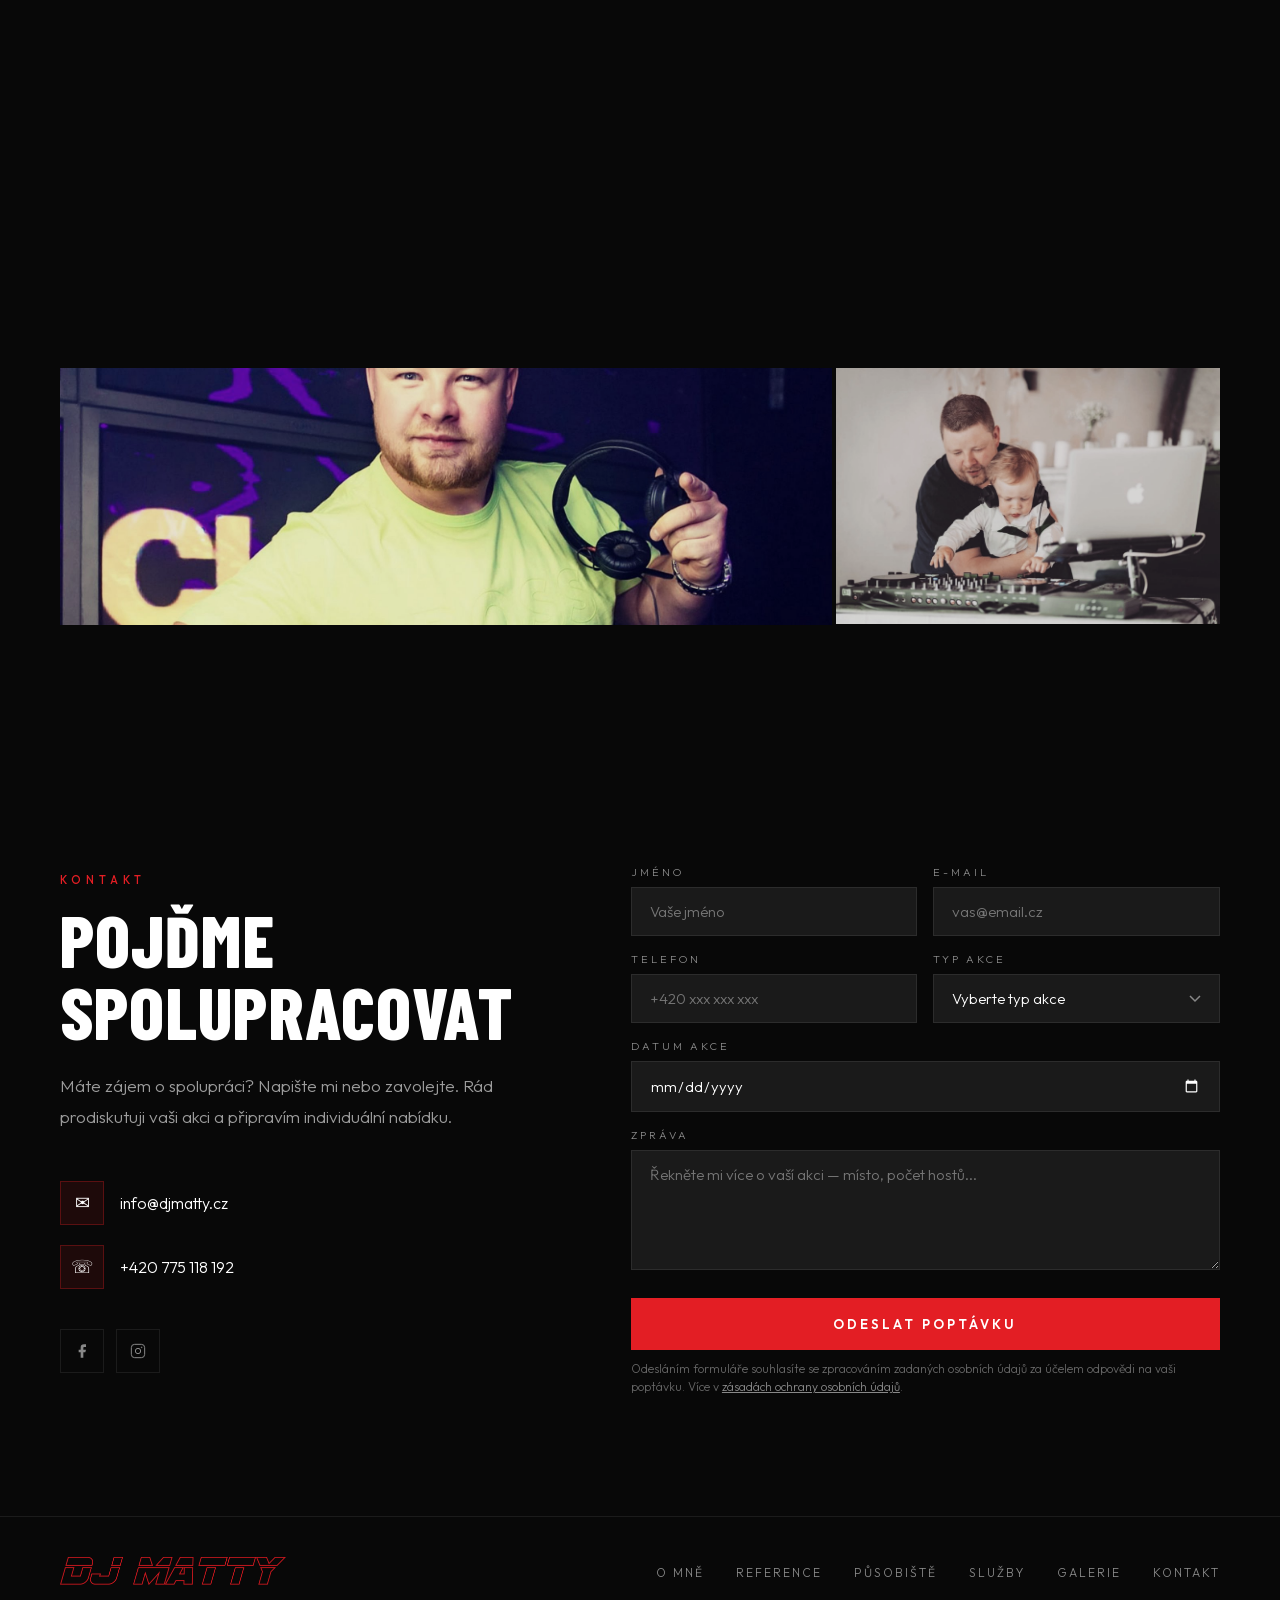
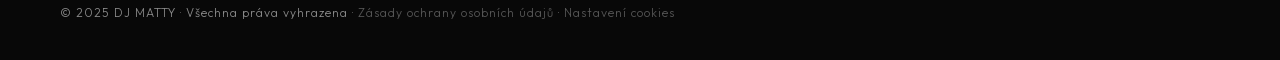
==== commit d84f2743: "Tighten mobile section spacing further (48px -> 36px vertical padding) Co-Authored-By: Claude Sonnet" ====
--- a/index.html
+++ b/index.html
@@ -76,7 +76,7 @@
   <link rel="icon" type="image/png" sizes="16x16" href="images/favicon-16.png" />
   <link rel="apple-touch-icon" sizes="180x180" href="images/apple-touch-icon.png" />
   <meta name="theme-color" content="#080808" />
-  <link rel="stylesheet" href="css/style.css?v=36" />
+  <link rel="stylesheet" href="css/style.css?v=37" />
   <link rel="stylesheet" href="https://cdn.jsdelivr.net/npm/flatpickr/dist/flatpickr.min.css" />
 </head>
 <body>
--- a/css/style.css
+++ b/css/style.css
@@ -370,7 +370,7 @@
 section { padding: 120px 60px; }
 
 @media (max-width: 768px) {
-  section { padding: 48px 24px; }
+  section { padding: 36px 24px; }
 }
 
 @media (max-width: 480px) {
